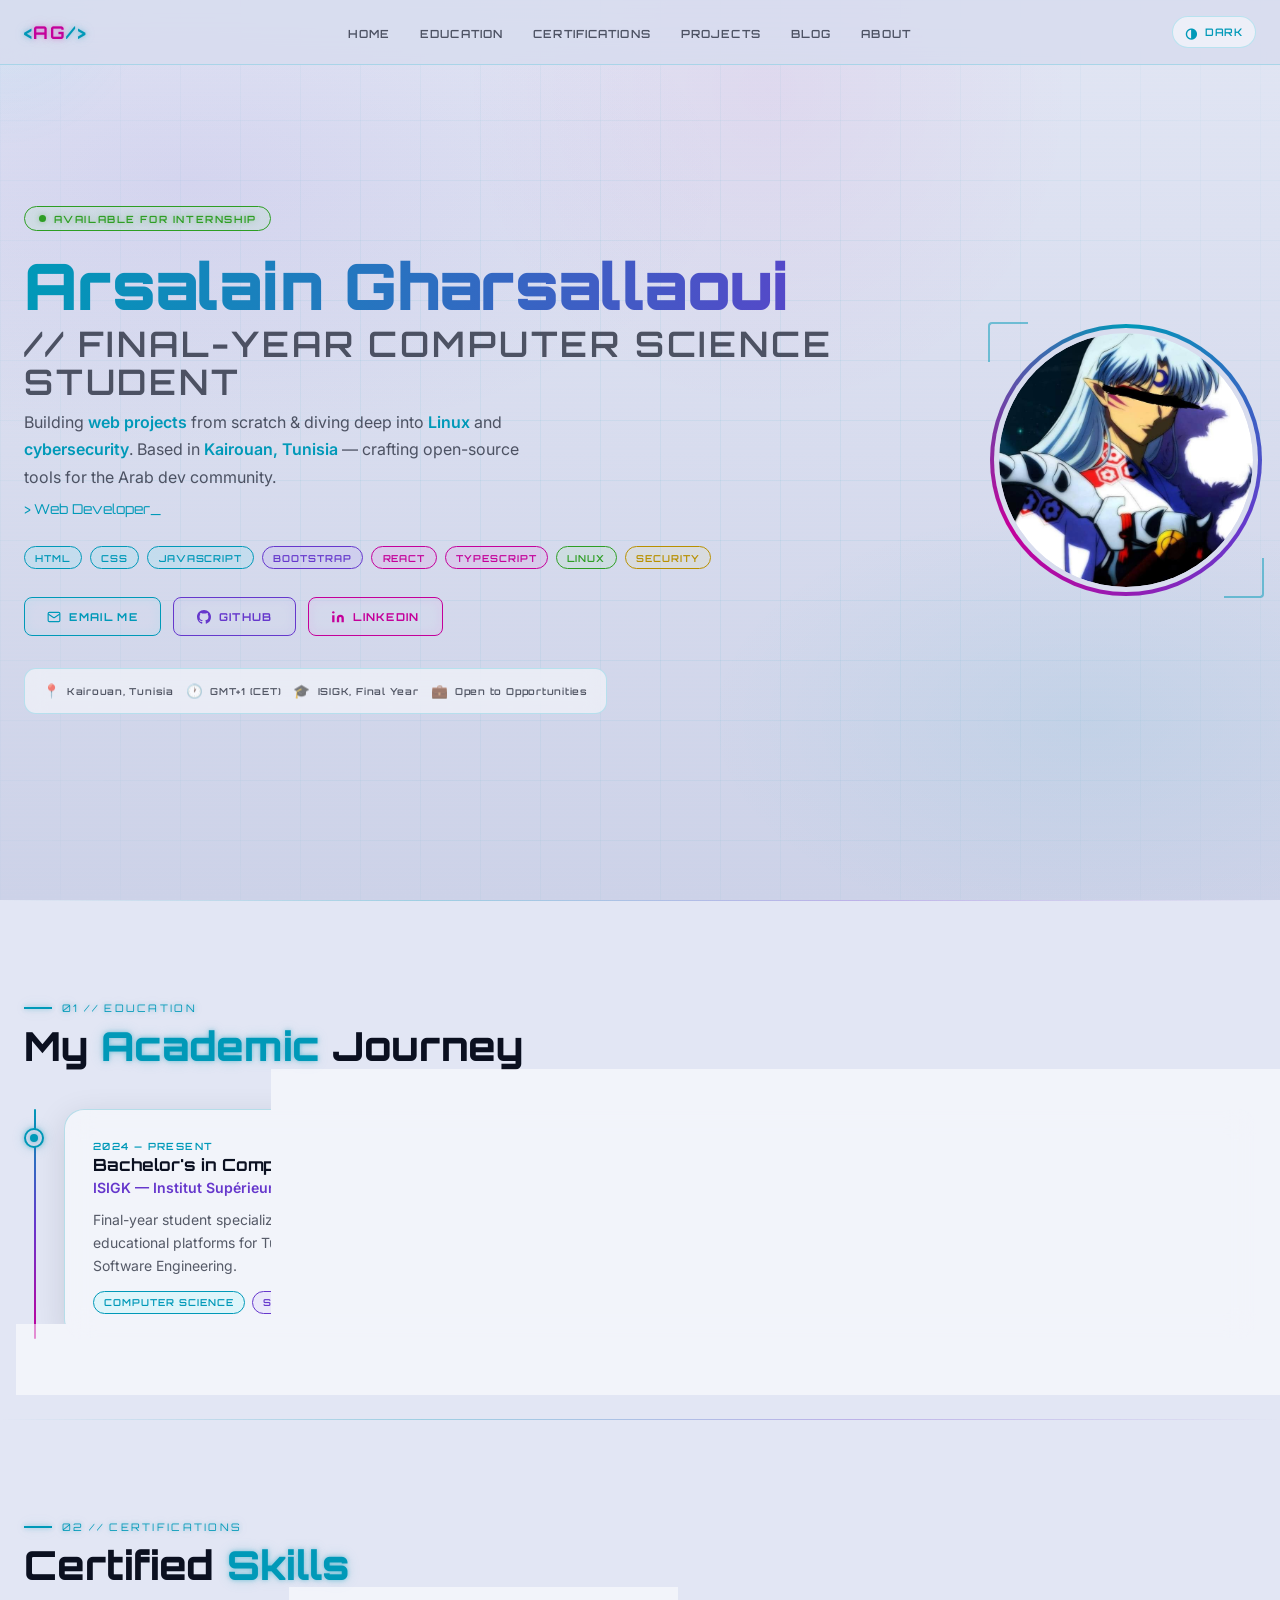
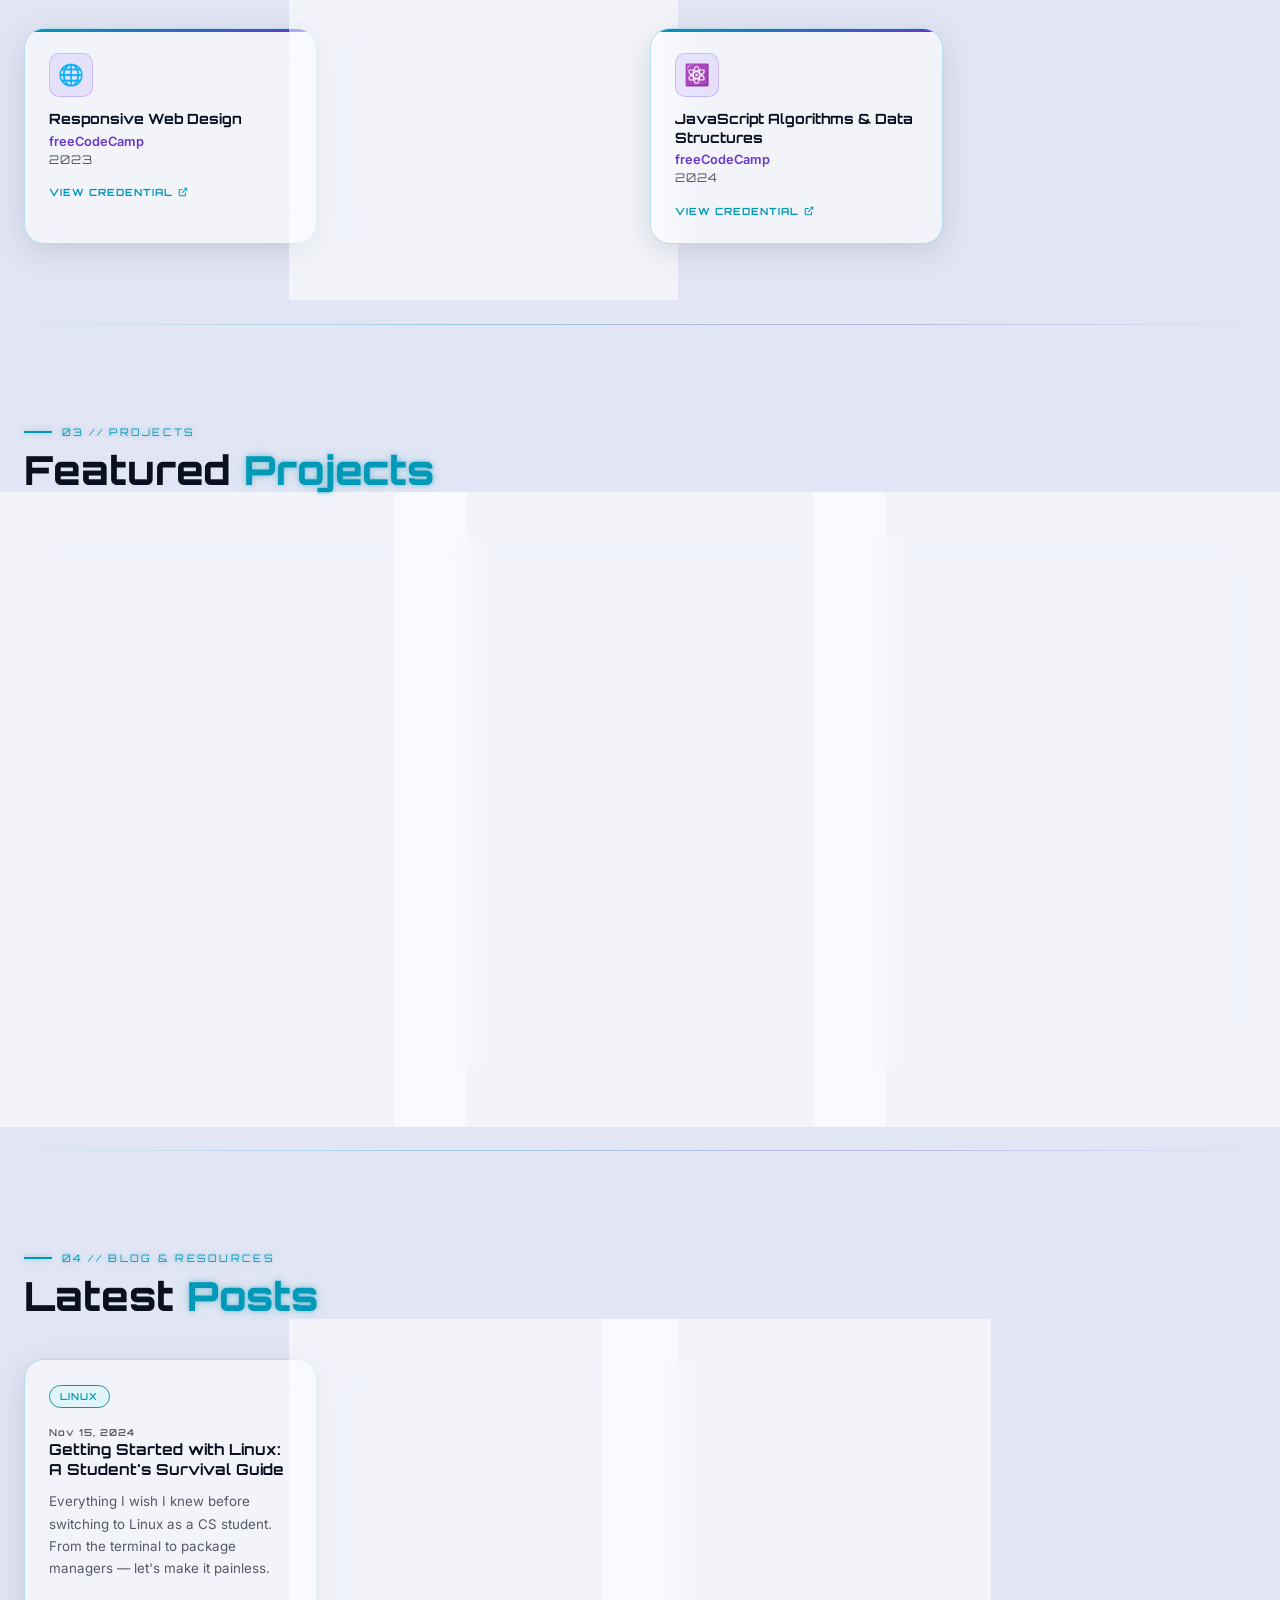
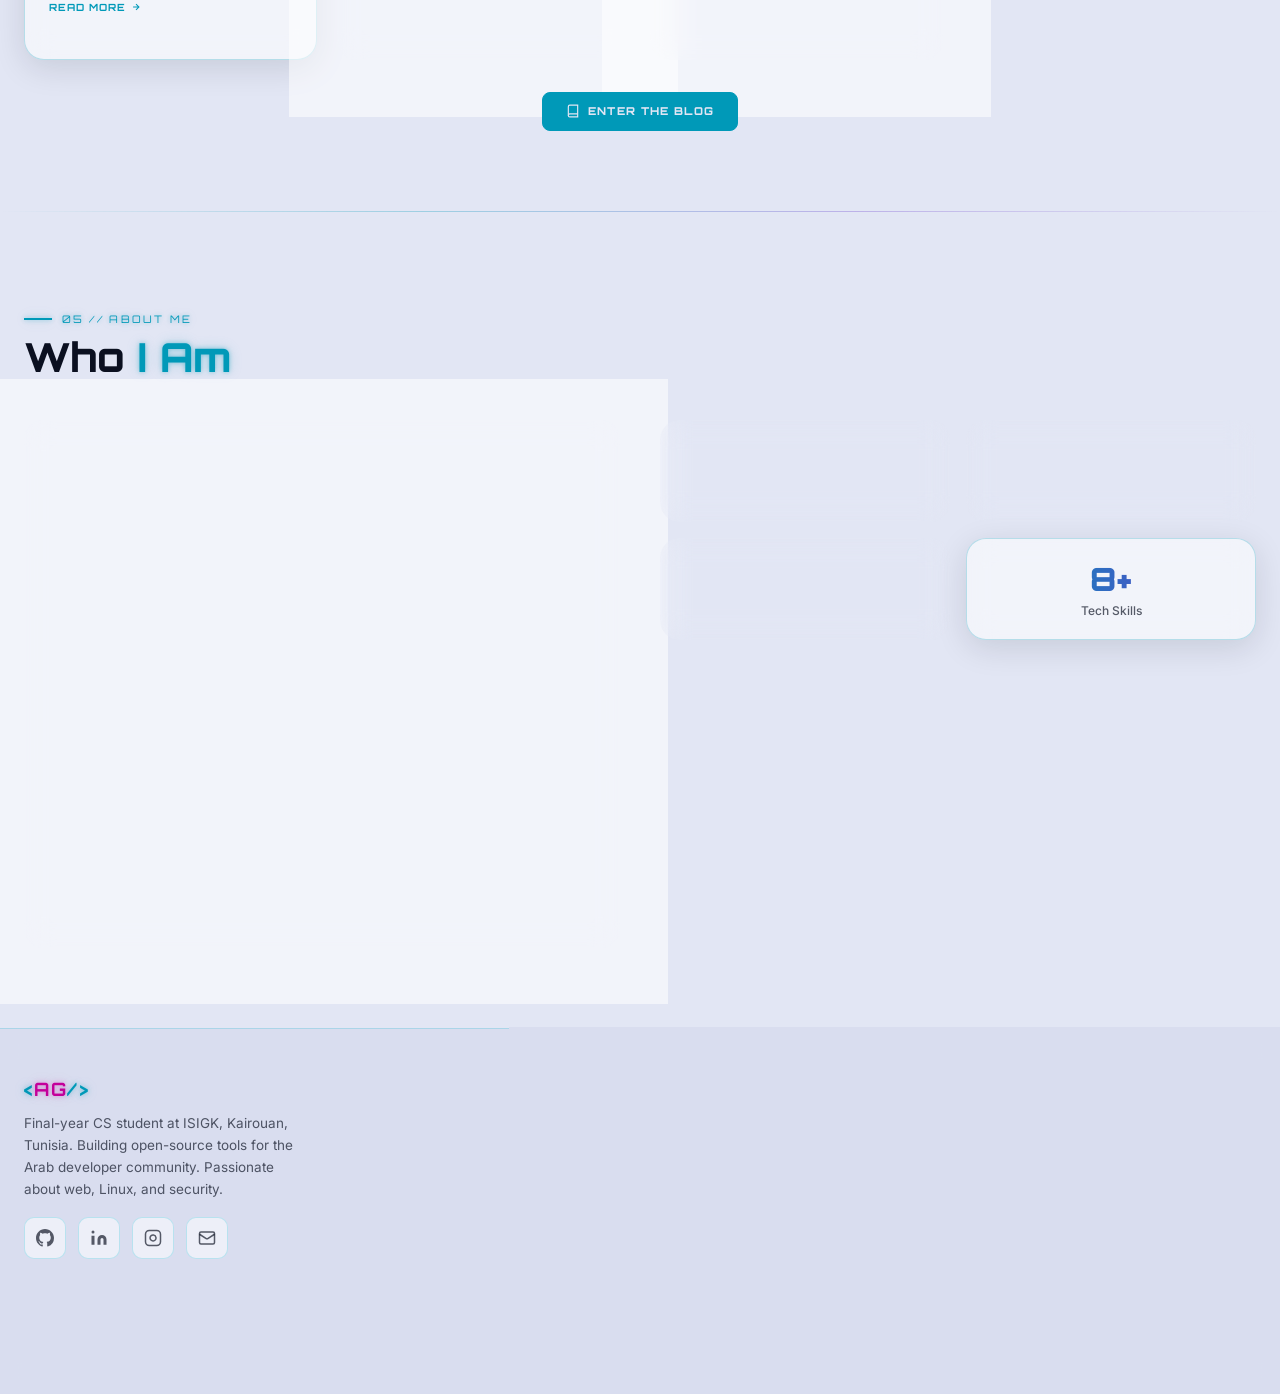
==== index.html @ 0bf7b45a "Add structured data for personal portfolio Added structured data for personal information including " ====
<!DOCTYPE html>
<html lang="en" data-theme="dark">
<head>
  <script type="application/ld+json">
{
  "@context": "https://schema.org",
  "@type": "Person",
  "name": "Arsalain Gharsallaoui",
  "url": "https://arsalaingh.github.io/cyberpunk_portfolio/",
  "jobTitle": "Software Developer",
  "sameAs": [
    "https://github.com/arsalaingh",
    "https://www.linkedin.com/in/arsalain-gharsallaoui"
  ]
}
</script>
  <meta charset="UTF-8" />
  <meta name="viewport" content="width=device-width, initial-scale=1.0" />
  <meta name="description" content="Arsalain Gharsallaoui — Final-year Computer Science student at ISIGK, Kairouan, Tunisia. Building web projects & learning cybersecurity and Linux." />
  <meta name="keywords" content="Arsalain Gharsallaoui, Computer Science, ISIGK, Kairouan, Tunisia, web development, cybersecurity, Linux, portfolio" />
  <meta name="author" content="Arsalain Gharsallaoui" />
  <meta name="robots" content="index, follow" />
  <meta name="google-site-verification" content="Z9ImymYk8JVCyUjwQ8rSLk62KbiySwiON5XG8xkkH7U" />

  <!-- Open Graph -->
  <meta property="og:type" content="website" />
  <meta property="og:title" content="Arsalain Gharsallaoui — CS Student Portfolio" />
  <meta property="og:description" content="Final-year Computer Science student at ISIGK, Kairouan, Tunisia. Building web projects & learning cybersecurity and Linux." />
  <meta property="og:url" content="https://arsalaing.github.io/" />
  <meta property="og:site_name" content="Arsalain.dev" />
  <meta property="og:image" content="assets/avatar.jpg" />

  <!-- Twitter Card -->
  <meta name="twitter:card" content="summary_large_image" />
  <meta name="twitter:title" content="Arsalain Gharsallaoui — CS Student Portfolio" />
  <meta name="twitter:description" content="Final-year CS student at ISIGK. Web dev, Linux & Security enthusiast." />

  <title>Arsalain Gharsallaoui — CS Student Portfolio</title>

  <!-- Favicon -->
  <link rel="icon" type="image/png" href="assets/favicon.png" />
  <link rel="icon" type="image/svg+xml" href="assets/favicon.svg" />
  <link rel="apple-touch-icon" href="assets/apple-touch-icon.png" />
  <!--
    Optional: Create assets/favicon.svg with this content:
    <svg xmlns="http://www.w3.org/2000/svg" viewBox="0 0 32 32">
      <rect width="32" height="32" rx="6" fill="#070812"/>
      <text x="50%" y="54%" font-family="monospace" font-weight="bold"
            font-size="18" fill="#00F5FF" text-anchor="middle" dominant-baseline="middle">AG</text>
    </svg>
  -->

  <!-- Google Fonts -->
  <link rel="preconnect" href="https://fonts.googleapis.com" />
  <link rel="preconnect" href="https://fonts.gstatic.com" crossorigin />
  <link href="https://fonts.googleapis.com/css2?family=Orbitron:wght@400;500;600;700;800;900&family=Inter:wght@300;400;500;600;700&display=swap" rel="stylesheet" />

  <link rel="stylesheet" href="styles.css" />
</head>
<body>

<!-- ============================================================
     BACKGROUND LAYERS
     ============================================================ -->
<div class="bg-layer" aria-hidden="true"></div>
<div class="bg-grid" aria-hidden="true"></div>
<div class="particles" aria-hidden="true"></div>
<div class="cursor-glow" aria-hidden="true"></div>

<!-- ============================================================
     NAVBAR
     ============================================================ -->
<header class="navbar" role="banner">
  <div class="navbar-inner">
    <a href="#home" class="nav-logo" aria-label="Go to home">
      &lt;<span>AG</span>/&gt;
    </a>

    <nav aria-label="Main navigation">
      <ul class="nav-links" role="list">
        <li><a href="#home">Home</a></li>
        <li><a href="#education">Education</a></li>
        <li><a href="#certifications">Certifications</a></li>
        <li><a href="#projects">Projects</a></li>
        <li><a href="#blog">Blog</a></li>
        <li><a href="#about">About</a></li>
      </ul>
    </nav>

    <div class="nav-right">
      <button class="theme-toggle" aria-label="Toggle theme" title="Toggle light/dark mode">
        <span class="icon" aria-hidden="true">☀</span>
        <span class="label">LIGHT</span>
      </button>
      <button class="burger" id="burger" aria-label="Open navigation menu" aria-expanded="false" aria-controls="mobile-menu">
        <span></span>
        <span></span>
        <span></span>
      </button>
    </div>
  </div>
</header>

<!-- Mobile menu -->
<nav id="mobile-menu" class="mobile-menu" aria-label="Mobile navigation" aria-hidden="true">
  <a href="#home">Home</a>
  <a href="#education">Education</a>
  <a href="#certifications">Certifications</a>
  <a href="#projects">Projects</a>
  <a href="#blog">Blog</a>
  <a href="#about">About</a>
</nav>

<!-- ============================================================
     PAGE WRAPPER
     ============================================================ -->
<div class="page-wrapper">

  <!-- ============================================================
       HERO / HOME
       ============================================================ -->
  <section id="home" aria-label="Hero">
    <div class="hero-inner">
      <!-- Left: Content -->
      <div class="hero-content">
        <div class="hero-badge" aria-label="Availability status">
          <span class="dot" aria-hidden="true"></span>
          Available for Internship
        </div>

        <h1 class="hero-title">
          <span class="name">Arsalain Gharsallaoui</span>
          <span class="sub">// Final-Year Computer Science Student</span>
        </h1>

        <p class="hero-tagline">
          Building <strong>web projects</strong> from scratch &amp; diving deep into
          <strong>Linux</strong> and <strong>cybersecurity</strong>. Based in
          <strong>Kairouan, Tunisia</strong> — crafting open-source tools for the Arab dev community.
          <br />
          <span style="display:inline-block;margin-top:0.4rem;color:var(--neon-cyan);font-family:var(--font-head);font-size:0.85rem;">
            &gt; <span id="typed-role" aria-live="polite">Web Developer</span><span style="animation:blink 1s step-end infinite;color:var(--neon-cyan)">_</span>
          </span>
        </p>

        <!-- Skills HUD chips -->
        <div class="hero-skills" role="list" aria-label="Skills">
          <span class="chip chip-cyan" role="listitem">HTML</span>
          <span class="chip chip-cyan" role="listitem">CSS</span>
          <span class="chip chip-cyan" role="listitem">JavaScript</span>
          <span class="chip chip-purple" role="listitem">Bootstrap</span>
          <span class="chip chip-magenta" role="listitem">React</span>
          <span class="chip chip-magenta" role="listitem">TypeScript</span>
          <span class="chip chip-green" role="listitem">Linux</span>
          <span class="chip chip-yellow" role="listitem">Security</span>
        </div>

        <!-- CTA Buttons -->
        <div class="hero-cta">
          <a href="mailto:arsalaing@gmail.com" class="btn btn-cyan" aria-label="Send email to Arsalain">
            <svg width="14" height="14" viewBox="0 0 24 24" fill="none" stroke="currentColor" stroke-width="2" aria-hidden="true"><rect x="2" y="4" width="20" height="16" rx="2"/><path d="m22 7-8.97 5.7a1.94 1.94 0 0 1-2.06 0L2 7"/></svg>
            Email Me
          </a>
          <a href="https://github.com/ArsalainGh" class="btn btn-purple" target="_blank" rel="noopener noreferrer" aria-label="Visit Arsalain's GitHub profile">
            <svg width="14" height="14" viewBox="0 0 24 24" fill="currentColor" aria-hidden="true"><path d="M12 0C5.37 0 0 5.37 0 12c0 5.31 3.435 9.795 8.205 11.385.6.105.825-.255.825-.57 0-.285-.015-1.23-.015-2.235-3.015.555-3.795-.735-4.035-1.41-.135-.345-.72-1.41-1.23-1.695-.42-.225-1.02-.78-.015-.795.945-.015 1.62.87 1.845 1.23 1.08 1.815 2.805 1.305 3.495.99.105-.78.42-1.305.765-1.605-2.67-.3-5.46-1.335-5.46-5.925 0-1.305.465-2.385 1.23-3.225-.12-.3-.54-1.53.12-3.18 0 0 1.005-.315 3.3 1.23.96-.27 1.98-.405 3-.405s2.04.135 3 .405c2.295-1.56 3.3-1.23 3.3-1.23.66 1.65.24 2.88.12 3.18.765.84 1.23 1.905 1.23 3.225 0 4.605-2.805 5.625-5.475 5.925.435.375.81 1.095.81 2.22 0 1.605-.015 2.895-.015 3.3 0 .315.225.69.825.57A12.02 12.02 0 0 0 24 12c0-6.63-5.37-12-12-12z"/></svg>
            GitHub
          </a>
          <a href="https://www.linkedin.com/in/arsalain-gharsallaoui" class="btn btn-magenta" target="_blank" rel="noopener noreferrer" aria-label="Visit Arsalain's LinkedIn profile">
            <svg width="14" height="14" viewBox="0 0 24 24" fill="currentColor" aria-hidden="true"><path d="M16 8a6 6 0 0 1 6 6v7h-4v-7a2 2 0 0 0-2-2 2 2 0 0 0-2 2v7h-4v-7a6 6 0 0 1 6-6zM2 9h4v12H2z"/><circle cx="4" cy="4" r="2"/></svg>
            LinkedIn
          </a>
        </div>

        <!-- Status Panel -->
        <div class="status-panel" aria-label="Status information">
          <div class="status-item">
            <span class="icon" aria-hidden="true">📍</span>
            Kairouan, Tunisia
          </div>
          <div class="status-item">
            <span class="icon" aria-hidden="true">🕐</span>
            GMT+1 (CET)
          </div>
          <div class="status-item">
            <span class="icon" aria-hidden="true">🎓</span>
            ISIGK, Final Year
          </div>
          <div class="status-item">
            <span class="icon" aria-hidden="true">💼</span>
            Open to Opportunities
          </div>
        </div>
      </div>

      <!-- Right: Avatar -->
      <div class="hero-avatar-wrap" aria-label="Profile photo">
        <div class="hero-avatar-glow" aria-hidden="true"></div>
        <div class="hero-avatar-ring" aria-hidden="true"></div>
        <div class="hero-avatar">
          <img
            src="assets/avatar.jpg"
            alt="Arsalain Gharsallaoui avatar"
            loading="lazy"
            width="260"
            height="260"
          />
          <div class="avatar-fallback" aria-hidden="true" style="display:none;">AG</div>
        </div>
        <div class="hero-corner tl" aria-hidden="true"></div>
        <div class="hero-corner br" aria-hidden="true"></div>
      </div>
    </div>
  </section>

  <div class="neon-divider" role="separator" aria-hidden="true"></div>

  <!-- ============================================================
       EDUCATION
       ============================================================ -->
  <section id="education" aria-label="Education">
    <div class="section-label" aria-hidden="true">01 // Education</div>
    <h2 class="section-title">My <span>Academic</span> Journey</h2>

    <div class="timeline" role="list" aria-label="Education timeline">

      <!-- Entry 1 -->
      <div class="timeline-item" role="listitem">
        <div class="timeline-dot" aria-hidden="true"></div>
        <article class="glass-card timeline-card">
          <time class="timeline-date" datetime="2024">2024 — PRESENT</time>
          <h3 class="timeline-title">Bachelor's in Computer Science</h3>
          <p class="timeline-subtitle">ISIGK — Institut Supérieur d'Informatique et de Gestion de Kairouan</p>
          <p class="timeline-desc">
            Final-year student specializing in software engineering, web development, and information systems.
            Currently working on capstone project focused on open-source educational platforms for Tunisian IT students.
            Core modules include: Algorithms &amp; Data Structures, Web Technologies, Databases, Networks, Operating Systems, and Software Engineering.
          </p>
          <div style="display:flex;flex-wrap:wrap;gap:0.4rem;margin-top:0.85rem;">
            <span class="chip chip-cyan">Computer Science</span>
            <span class="chip chip-purple">Software Engineering</span>
            <span class="chip chip-green">Kairouan, Tunisia</span>
          </div>
        </article>
      </div>

      <!-- Entry 2 -->
      <!--<div class="timeline-item" role="listitem">
        <div class="timeline-dot" aria-hidden="true"></div>
        <article class="glass-card timeline-card">
          <time class="timeline-date" datetime="2019">2018 — 2022</time>
          <h3 class="timeline-title">Baccalaureate in Computer Science</h3>
          <p class="timeline-subtitle">Lycée Secondaire — Kairouan, Tunisia</p>
          <p class="timeline-desc">
            Completed secondary education with a specialization in Computer Science and Mathematics.
            Gained foundational knowledge in programming logic, mathematics, and digital systems.
            Graduated with honors, which paved the way for higher education in technology.
          </p>
          <div style="display:flex;flex-wrap:wrap;gap:0.4rem;margin-top:0.85rem;">
            <span class="chip chip-magenta">Mathematics</span>
            <span class="chip chip-cyan">Programming Basics</span>
            <span class="chip chip-green">Honors</span>
          </div>
        </article>
      </div>-->

      <!-- Entry 3: placeholder -->
      <!--<div class="timeline-item" role="listitem">
        <div class="timeline-dot" aria-hidden="true"></div>
        <article class="glass-card timeline-card">
          <time class="timeline-date" datetime="2024">2024 — UPCOMING</time>
          <h3 class="timeline-title">Master's Degree (Planned)</h3>
          <p class="timeline-subtitle">TBD — Cybersecurity or Distributed Systems</p>
          <p class="timeline-desc">
            Planning to pursue graduate studies in cybersecurity, ethical hacking, or distributed systems.
            Actively researching programs in Tunisia and abroad. Open to scholarships and exchange programs.
          </p>
          <div style="display:flex;flex-wrap:wrap;gap:0.4rem;margin-top:0.85rem;">
            <span class="chip chip-yellow">Planned</span>
            <span class="chip chip-magenta">Cybersecurity</span>
            <span class="chip chip-purple">Research</span>
          </div>
        </article>
      </div>-->

    </div>
  </section>

  <div class="neon-divider" role="separator" aria-hidden="true"></div>

  <!-- ============================================================
       CERTIFICATIONS
       ============================================================ -->
  <section id="certifications" aria-label="Certifications">
    <div class="section-label" aria-hidden="true">02 // Certifications</div>
    <h2 class="section-title">Certified <span>Skills</span></h2>

    <div class="certs-grid" role="list" aria-label="Certifications list">

      <!-- Cert 1 -->
      <article class="glass-card cert-card" role="listitem">
        <div class="cert-icon" aria-hidden="true">🌐</div>
        <h3 class="cert-title">Responsive Web Design</h3>
        <p class="cert-issuer">freeCodeCamp</p>
        <p class="cert-date">2023</p>
        <a href="#" class="cert-link" target="_blank" rel="noopener noreferrer" aria-label="View Responsive Web Design certificate">
          View Credential
          <svg width="10" height="10" viewBox="0 0 24 24" fill="none" stroke="currentColor" stroke-width="2.5" aria-hidden="true"><path d="M18 13v6a2 2 0 0 1-2 2H5a2 2 0 0 1-2-2V8a2 2 0 0 1 2-2h6"/><polyline points="15 3 21 3 21 9"/><line x1="10" y1="14" x2="21" y2="3"/></svg>
        </a>
      </article>

      <!-- Cert 2 -->
      <article class="glass-card cert-card" role="listitem">
        <div class="cert-icon" aria-hidden="true">🔐</div>
        <h3 class="cert-title">Introduction to Cybersecurity</h3>
        <p class="cert-issuer">Cisco Networking Academy</p>
        <p class="cert-date">2023</p>
        <a href="#" class="cert-link" target="_blank" rel="noopener noreferrer" aria-label="View Cybersecurity certificate">
          View Credential
          <svg width="10" height="10" viewBox="0 0 24 24" fill="none" stroke="currentColor" stroke-width="2.5" aria-hidden="true"><path d="M18 13v6a2 2 0 0 1-2 2H5a2 2 0 0 1-2-2V8a2 2 0 0 1 2-2h6"/><polyline points="15 3 21 3 21 9"/><line x1="10" y1="14" x2="21" y2="3"/></svg>
        </a>
      </article>

      <!-- Cert 3 -->
      <article class="glass-card cert-card" role="listitem">
        <div class="cert-icon" aria-hidden="true">⚛️</div>
        <h3 class="cert-title">JavaScript Algorithms &amp; Data Structures</h3>
        <p class="cert-issuer">freeCodeCamp</p>
        <p class="cert-date">2024</p>
        <a href="#" class="cert-link" target="_blank" rel="noopener noreferrer" aria-label="View JavaScript certificate">
          View Credential
          <svg width="10" height="10" viewBox="0 0 24 24" fill="none" stroke="currentColor" stroke-width="2.5" aria-hidden="true"><path d="M18 13v6a2 2 0 0 1-2 2H5a2 2 0 0 1-2-2V8a2 2 0 0 1 2-2h6"/><polyline points="15 3 21 3 21 9"/><line x1="10" y1="14" x2="21" y2="3"/></svg>
        </a>
      </article>

    </div>
  </section>

  <div class="neon-divider" role="separator" aria-hidden="true"></div>

  <!-- ============================================================
       PROJECTS
       ============================================================ -->
  <section id="projects" aria-label="Projects">
    <div class="section-label" aria-hidden="true">03 // Projects</div>
    <h2 class="section-title">Featured <span>Projects</span></h2>

    <div class="projects-grid" role="list" aria-label="Project portfolio">

      <!-- Project 1: TunDev -->
      <article class="glass-card project-card" role="listitem">
        <div class="project-img">
          <img
            src="assets/tundev.png"
            alt="TunDev project screenshot"
            loading="lazy"
            width="600"
            height="338"
          />
          <div class="project-img-placeholder" aria-hidden="true" style="display:none;">
            <span class="img-icon">🖥️</span>
            <span>TunDev Preview</span>
          </div>
          <div class="project-img-overlay" aria-hidden="true">
            <svg width="32" height="32" viewBox="0 0 24 24" fill="none" stroke="rgba(0,245,255,0.8)" stroke-width="1.5"><path d="M1 12s4-8 11-8 11 8 11 8-4 8-11 8-11-8-11-8z"/><circle cx="12" cy="12" r="3"/></svg>
          </div>
        </div>
        <div class="project-body">
          <div class="project-num" aria-hidden="true">// PROJECT_01</div>
          <h3 class="project-title">TunDev (demo)</h3>
          <p class="project-desc">
            The free, community-driven library of courses, tools, roadmaps and real-world advice —
            curated specifically for Tunisian IT students. No paywalls. No fluff. Just your next step.
          </p>
          <div class="project-tags" aria-label="Technologies used">
            <span class="chip chip-cyan">HTML</span>
            <span class="chip chip-cyan">CSS</span>
            <span class="chip chip-yellow">JavaScript</span>
            <span class="chip chip-purple">Bootstrap</span>
          </div>
          <div class="project-actions">
            <a href="https://github.com/ArsalainGh/TunDev2.0" class="btn btn-cyan" target="_blank" rel="noopener noreferrer" aria-label="View TunDev on GitHub">
              <svg width="13" height="13" viewBox="0 0 24 24" fill="currentColor" aria-hidden="true"><path d="M12 0C5.37 0 0 5.37 0 12c0 5.31 3.435 9.795 8.205 11.385.6.105.825-.255.825-.57 0-.285-.015-1.23-.015-2.235-3.015.555-3.795-.735-4.035-1.41-.135-.345-.72-1.41-1.23-1.695-.42-.225-1.02-.78-.015-.795.945-.015 1.62.87 1.845 1.23 1.08 1.815 2.805 1.305 3.495.99.105-.78.42-1.305.765-1.605-2.67-.3-5.46-1.335-5.46-5.925 0-1.305.465-2.385 1.23-3.225-.12-.3-.54-1.53.12-3.18 0 0 1.005-.315 3.3 1.23.96-.27 1.98-.405 3-.405s2.04.135 3 .405c2.295-1.56 3.3-1.23 3.3-1.23.66 1.65.24 2.88.12 3.18.765.84 1.23 1.905 1.23 3.225 0 4.605-2.805 5.625-5.475 5.925.435.375.81 1.095.81 2.22 0 1.605-.015 2.895-.015 3.3 0 .315.225.69.825.57A12.02 12.02 0 0 0 24 12c0-6.63-5.37-12-12-12z"/></svg>
              GitHub
            </a>
            <a href="https://arsalaingh.github.io/TunDev2.0/" class="btn btn-purple" target="_blank" rel="noopener noreferrer" aria-label="View TunDev live demo">
              <svg width="13" height="13" viewBox="0 0 24 24" fill="none" stroke="currentColor" stroke-width="2" aria-hidden="true"><path d="M18 13v6a2 2 0 0 1-2 2H5a2 2 0 0 1-2-2V8a2 2 0 0 1 2-2h6"/><polyline points="15 3 21 3 21 9"/><line x1="10" y1="14" x2="21" y2="3"/></svg>
              Live Demo
            </a>
          </div>
        </div>
      </article>

      <!-- Project 2: SecureDevHub -->
      <article class="glass-card project-card" role="listitem">
        <div class="project-img">
          <img
            src="assets/securedev.png"
            alt="SecureDevHub project screenshot"
            loading="lazy"
            width="600"
            height="338"
          />
          <div class="project-img-placeholder" aria-hidden="true" style="display:none;">
            <span class="img-icon">🔐</span>
            <span>SecureDevHub Preview</span>
          </div>
          <div class="project-img-overlay" aria-hidden="true">
            <svg width="32" height="32" viewBox="0 0 24 24" fill="none" stroke="rgba(255,43,214,0.8)" stroke-width="1.5"><path d="M1 12s4-8 11-8 11 8 11 8-4 8-11 8-11-8-11-8z"/><circle cx="12" cy="12" r="3"/></svg>
          </div>
        </div>
        <div class="project-body">
          <div class="project-num" style="color:var(--neon-magenta);text-shadow:var(--glow-magenta);" aria-hidden="true">// PROJECT_02</div>
          <h3 class="project-title">SecureDevHub</h3>
          <p class="project-desc">
            A free, open-source security guide for web developers. Learn the vulnerabilities that take sites down,
            fix them with real code, and never ship insecure code again.
          </p>
          <div class="project-tags" aria-label="Technologies used">
            <span class="chip chip-purple">Bootstrap</span>
            <span class="chip chip-cyan">HTML</span>
            <span class="chip chip-cyan">CSS</span>
            <span class="chip chip-yellow">JavaScript</span>
            <span class="chip chip-magenta">TypeScript</span>
            <span class="chip chip-magenta">React 19</span>
          </div>
          <div class="project-actions">
            <a href="https://github.com/ArsalainGh/SecureDevHub" class="btn btn-cyan" target="_blank" rel="noopener noreferrer" aria-label="View SecureDevHub on GitHub">
              <svg width="13" height="13" viewBox="0 0 24 24" fill="currentColor" aria-hidden="true"><path d="M12 0C5.37 0 0 5.37 0 12c0 5.31 3.435 9.795 8.205 11.385.6.105.825-.255.825-.57 0-.285-.015-1.23-.015-2.235-3.015.555-3.795-.735-4.035-1.41-.135-.345-.72-1.41-1.23-1.695-.42-.225-1.02-.78-.015-.795.945-.015 1.62.87 1.845 1.23 1.08 1.815 2.805 1.305 3.495.99.105-.78.42-1.305.765-1.605-2.67-.3-5.46-1.335-5.46-5.925 0-1.305.465-2.385 1.23-3.225-.12-.3-.54-1.53.12-3.18 0 0 1.005-.315 3.3 1.23.96-.27 1.98-.405 3-.405s2.04.135 3 .405c2.295-1.56 3.3-1.23 3.3-1.23.66 1.65.24 2.88.12 3.18.765.84 1.23 1.905 1.23 3.225 0 4.605-2.805 5.625-5.475 5.925.435.375.81 1.095.81 2.22 0 1.605-.015 2.895-.015 3.3 0 .315.225.69.825.57A12.02 12.02 0 0 0 24 12c0-6.63-5.37-12-12-12z"/></svg>
              GitHub
            </a>
            <a href="https://arsalaingh.github.io/SecureDevHub/" class="btn btn-magenta" target="_blank" rel="noopener noreferrer" aria-label="View SecureDevHub live demo">
              <svg width="13" height="13" viewBox="0 0 24 24" fill="none" stroke="currentColor" stroke-width="2" aria-hidden="true"><path d="M18 13v6a2 2 0 0 1-2 2H5a2 2 0 0 1-2-2V8a2 2 0 0 1 2-2h6"/><polyline points="15 3 21 3 21 9"/><line x1="10" y1="14" x2="21" y2="3"/></svg>
              Live Demo
            </a>
          </div>
        </div>
      </article>

      <!-- Project 3: YourLinuxGuide -->
      <article class="glass-card project-card" role="listitem">
        <div class="project-img">
          <img
            src="assets/project3.png"
            alt="YourLinuxGuide project screenshot"
            loading="lazy"
            width="600"
            height="338"
          />
          <div class="project-img-placeholder" aria-hidden="true" style="display:none;">
            <span class="img-icon">🐧</span>
            <span>YourLinuxGuide Preview</span>
          </div>
          <div class="project-img-overlay" aria-hidden="true">
            <svg width="32" height="32" viewBox="0 0 24 24" fill="none" stroke="rgba(124,255,107,0.8)" stroke-width="1.5"><path d="M1 12s4-8 11-8 11 8 11 8-4 8-11 8-11-8-11-8z"/><circle cx="12" cy="12" r="3"/></svg>
          </div>
        </div>
        <div class="project-body">
          <div class="project-num" style="color:var(--neon-green);text-shadow:var(--glow-green);" aria-hidden="true">// PROJECT_03</div>
          <h3 class="project-title">YourLinuxGuide</h3>
          <p class="project-desc">
            A friendly, jargon-free guide to the world's most powerful operating system. Ten short topics
            take you from "what even is Linux?" to installing it yourself.
          </p>
          <div class="project-tags" aria-label="Technologies used">
            <span class="chip chip-cyan">HTML</span>
            <span class="chip chip-cyan">CSS</span>
            <span class="chip chip-yellow">JavaScript</span>
            <span class="chip chip-purple">Bootstrap</span>
          </div>
          <div class="project-actions">
            <a href="https://github.com/ArsalainGh/How_To_Linux" class="btn btn-cyan" target="_blank" rel="noopener noreferrer" aria-label="View YourLinuxGuide on GitHub">
              <svg width="13" height="13" viewBox="0 0 24 24" fill="currentColor" aria-hidden="true"><path d="M12 0C5.37 0 0 5.37 0 12c0 5.31 3.435 9.795 8.205 11.385.6.105.825-.255.825-.57 0-.285-.015-1.23-.015-2.235-3.015.555-3.795-.735-4.035-1.41-.135-.345-.72-1.41-1.23-1.695-.42-.225-1.02-.78-.015-.795.945-.015 1.62.87 1.845 1.23 1.08 1.815 2.805 1.305 3.495.99.105-.78.42-1.305.765-1.605-2.67-.3-5.46-1.335-5.46-5.925 0-1.305.465-2.385 1.23-3.225-.12-.3-.54-1.53.12-3.18 0 0 1.005-.315 3.3 1.23.96-.27 1.98-.405 3-.405s2.04.135 3 .405c2.295-1.56 3.3-1.23 3.3-1.23.66 1.65.24 2.88.12 3.18.765.84 1.23 1.905 1.23 3.225 0 4.605-2.805 5.625-5.475 5.925.435.375.81 1.095.81 2.22 0 1.605-.015 2.895-.015 3.3 0 .315.225.69.825.57A12.02 12.02 0 0 0 24 12c0-6.63-5.37-12-12-12z"/></svg>
              GitHub
            </a>
            <a href="https://arsalaingh.github.io/How_To_Linux/" class="btn btn-green" target="_blank" rel="noopener noreferrer" aria-label="View YourLinuxGuide live demo" style="color:var(--neon-green);border-color:var(--neon-green);">
              <svg width="13" height="13" viewBox="0 0 24 24" fill="none" stroke="currentColor" stroke-width="2" aria-hidden="true"><path d="M18 13v6a2 2 0 0 1-2 2H5a2 2 0 0 1-2-2V8a2 2 0 0 1 2-2h6"/><polyline points="15 3 21 3 21 9"/><line x1="10" y1="14" x2="21" y2="3"/></svg>
              Live Demo
            </a>
          </div>
        </div>
      </article>

    </div>
  </section>

  <div class="neon-divider" role="separator" aria-hidden="true"></div>

  <!-- ============================================================
       BLOG & RESOURCES PREVIEW
       ============================================================ -->
  <section id="blog" aria-label="Blog and Resources">
    <div class="section-label" aria-hidden="true">04 // Blog & Resources</div>
    <h2 class="section-title">Latest <span>Posts</span></h2>

    <div class="blog-grid" role="list" aria-label="Recent blog posts">

      <!-- Post 1 -->
      <article class="glass-card blog-card" role="listitem">
        <div class="blog-card-tag"><span class="chip chip-cyan">Linux</span></div>
        <time class="blog-card-date" datetime="2024-11-15">Nov 15, 2024</time>
        <h3 class="blog-card-title">Getting Started with Linux: A Student's Survival Guide</h3>
        <p class="blog-card-excerpt">Everything I wish I knew before switching to Linux as a CS student. From the terminal to package managers — let's make it painless.</p>
        <a href="blog.html" class="blog-card-link" aria-label="Read Linux survival guide post">
          Read More
          <svg width="10" height="10" viewBox="0 0 24 24" fill="none" stroke="currentColor" stroke-width="2.5" aria-hidden="true"><path d="M5 12h14M12 5l7 7-7 7"/></svg>
        </a>
      </article>

      <!-- Post 2 -->
      <article class="glass-card blog-card" role="listitem">
        <div class="blog-card-tag"><span class="chip chip-magenta">Security</span></div>
        <time class="blog-card-date" datetime="2024-10-28">Oct 28, 2024</time>
        <h3 class="blog-card-title">XSS Attacks Explained: Why Your Web App Is Probably Vulnerable</h3>
        <p class="blog-card-excerpt">Cross-site scripting is one of the most common web vulnerabilities. Here's how it works, and how to fix it with real code examples.</p>
        <a href="blog.html" class="blog-card-link" aria-label="Read XSS attacks post">
          Read More
          <svg width="10" height="10" viewBox="0 0 24 24" fill="none" stroke="currentColor" stroke-width="2.5" aria-hidden="true"><path d="M5 12h14M12 5l7 7-7 7"/></svg>
        </a>
      </article>

      <!-- Post 3 -->
      <article class="glass-card blog-card" role="listitem">
        <div class="blog-card-tag"><span class="chip chip-purple">Web Dev</span></div>
        <time class="blog-card-date" datetime="2024-10-10">Oct 10, 2024</time>
        <h3 class="blog-card-title">CSS Grid vs Flexbox: When to Use Which (With Real Layouts)</h3>
        <p class="blog-card-excerpt">Stop Googling this every project. A visual, practical breakdown of when to reach for Grid vs Flexbox — with layouts you'll actually build.</p>
        <a href="blog.html" class="blog-card-link" aria-label="Read CSS Grid vs Flexbox post">
          Read More
          <svg width="10" height="10" viewBox="0 0 24 24" fill="none" stroke="currentColor" stroke-width="2.5" aria-hidden="true"><path d="M5 12h14M12 5l7 7-7 7"/></svg>
        </a>
      </article>

    </div>

    <div class="blog-cta">
      <a href="blog.html" class="btn btn-solid-cyan" aria-label="View all blog posts">
        <svg width="14" height="14" viewBox="0 0 24 24" fill="none" stroke="currentColor" stroke-width="2" aria-hidden="true"><path d="M4 19.5A2.5 2.5 0 0 1 6.5 17H20"/><path d="M6.5 2H20v20H6.5A2.5 2.5 0 0 1 4 19.5v-15A2.5 2.5 0 0 1 6.5 2z"/></svg>
        Enter The Blog
      </a>
    </div>
  </section>

  <div class="neon-divider" role="separator" aria-hidden="true"></div>

  <!-- ============================================================
       ABOUT ME
       ============================================================ -->
  <section id="about" aria-label="About Me">
    <div class="section-label" aria-hidden="true">05 // About Me</div>
    <h2 class="section-title">Who <span>I Am</span></h2>

    <div class="about-inner">
      <div class="about-text">
        <div class="glass-card" style="padding:2rem;">
          <p>
            Hey! I'm <strong>Arsalain Gharsallaoui</strong>, a final-year Computer Science student at
            <strong>ISIGK (Institut Supérieur d'Informatique et de Gestion de Kairouan)</strong>, Tunisia.
            I'm passionate about building things for the web — from landing pages to full-stack applications —
            and I care deeply about open-source software.
          </p>
          <p>
            My journey into tech started with curiosity about <strong>how websites work</strong>, which quickly
            spiraled into web development, and then into a fascination with <strong>Linux</strong> and
            <strong>cybersecurity</strong>. I believe secure, accessible software should be the norm, not the exception.
          </p>
          <p>
            I built projects like <strong>TunDev</strong> and <strong>SecureDevHub</strong> because I noticed
            a gap: Tunisian and Arab IT students lack free, localized, quality resources. I want to help
            close that gap — one project at a time.
          </p>
          <p>
            When I'm not coding, you'll find me reading about <strong>ethical hacking</strong>, tinkering with
            Linux distros, or exploring the latest in web technologies.
          </p>
          <div style="display:flex;flex-wrap:wrap;gap:0.6rem;margin-top:1.25rem;">
            <a href="mailto:arsalaing@gmail.com" class="btn btn-cyan" style="font-size:0.62rem;padding:0.55rem 1rem;" aria-label="Email Arsalain">
              <svg width="12" height="12" viewBox="0 0 24 24" fill="none" stroke="currentColor" stroke-width="2" aria-hidden="true"><rect x="2" y="4" width="20" height="16" rx="2"/><path d="m22 7-8.97 5.7a1.94 1.94 0 0 1-2.06 0L2 7"/></svg>
              Email
            </a>
            <a href="https://github.com/ArsalainGh" class="btn btn-purple" style="font-size:0.62rem;padding:0.55rem 1rem;" target="_blank" rel="noopener noreferrer" aria-label="GitHub profile">
              <svg width="12" height="12" viewBox="0 0 24 24" fill="currentColor" aria-hidden="true"><path d="M12 0C5.37 0 0 5.37 0 12c0 5.31 3.435 9.795 8.205 11.385.6.105.825-.255.825-.57 0-.285-.015-1.23-.015-2.235-3.015.555-3.795-.735-4.035-1.41-.135-.345-.72-1.41-1.23-1.695-.42-.225-1.02-.78-.015-.795.945-.015 1.62.87 1.845 1.23 1.08 1.815 2.805 1.305 3.495.99.105-.78.42-1.305.765-1.605-2.67-.3-5.46-1.335-5.46-5.925 0-1.305.465-2.385 1.23-3.225-.12-.3-.54-1.53.12-3.18 0 0 1.005-.315 3.3 1.23.96-.27 1.98-.405 3-.405s2.04.135 3 .405c2.295-1.56 3.3-1.23 3.3-1.23.66 1.65.24 2.88.12 3.18.765.84 1.23 1.905 1.23 3.225 0 4.605-2.805 5.625-5.475 5.925.435.375.81 1.095.81 2.22 0 1.605-.015 2.895-.015 3.3 0 .315.225.69.825.57A12.02 12.02 0 0 0 24 12c0-6.63-5.37-12-12-12z"/></svg>
              GitHub
            </a>
            <a href="https://www.linkedin.com/in/arsalain-gharsallaoui" class="btn btn-magenta" style="font-size:0.62rem;padding:0.55rem 1rem;" target="_blank" rel="noopener noreferrer" aria-label="LinkedIn profile">
              <svg width="12" height="12" viewBox="0 0 24 24" fill="currentColor" aria-hidden="true"><path d="M16 8a6 6 0 0 1 6 6v7h-4v-7a2 2 0 0 0-2-2 2 2 0 0 0-2 2v7h-4v-7a6 6 0 0 1 6-6zM2 9h4v12H2z"/><circle cx="4" cy="4" r="2"/></svg>
              LinkedIn
            </a>
            <a href="https://www.instagram.com/arsalain.gharsallaoui" class="btn" style="color:var(--neon-yellow);border-color:var(--neon-yellow);border:1.5px solid;font-size:0.62rem;padding:0.55rem 1rem;font-family:var(--font-head);letter-spacing:0.1em;text-transform:uppercase;font-weight:700;border-radius:8px;text-decoration:none;display:inline-flex;align-items:center;gap:0.5rem;transition:all var(--transition);" target="_blank" rel="noopener noreferrer" aria-label="Instagram profile">
              <svg width="12" height="12" viewBox="0 0 24 24" fill="none" stroke="currentColor" stroke-width="2" aria-hidden="true"><rect x="2" y="2" width="20" height="20" rx="5" ry="5"/><path d="M16 11.37A4 4 0 1 1 12.63 8 4 4 0 0 1 16 11.37z"/><line x1="17.5" y1="6.5" x2="17.51" y2="6.5"/></svg>
              Instagram
            </a>
          </div>
        </div>
      </div>

      <!-- Stats -->
      <div class="about-stats" role="list" aria-label="Portfolio statistics">
        <article class="glass-card stat-card" role="listitem">
          <span class="stat-num" aria-label="3 projects">3</span>
          <span class="stat-label">Projects Built</span>
        </article>
        <article class="glass-card stat-card" role="listitem">
          <span class="stat-num" aria-label="3 certifications">3</span>
          <span class="stat-label">Certifications</span>
        </article>
        <article class="glass-card stat-card" role="listitem">
          <span class="stat-num" aria-label="Final year">4th</span>
          <span class="stat-label">Year of Studies</span>
        </article>
        <article class="glass-card stat-card" role="listitem">
          <span class="stat-num" aria-label="8 skills">8+</span>
          <span class="stat-label">Tech Skills</span>
        </article>
      </div>
    </div>
  </section>

  <!-- ============================================================
       FOOTER
       ============================================================ -->
  <footer id="footer" role="contentinfo">
    <div class="footer-inner">
      <div class="footer-grid">
        <div class="footer-brand">
          <a href="#home" class="nav-logo" aria-label="Back to top">&lt;<span>AG</span>/&gt;</a>
          <p>
            Final-year CS student at ISIGK, Kairouan, Tunisia. Building open-source tools
            for the Arab developer community. Passionate about web, Linux, and security.
          </p>
          <div class="footer-social" style="margin-top:1rem;" aria-label="Social media links">
            <a href="https://github.com/ArsalainGh" class="social-btn" target="_blank" rel="noopener noreferrer" aria-label="GitHub">
              <svg width="18" height="18" viewBox="0 0 24 24" fill="currentColor" aria-hidden="true"><path d="M12 0C5.37 0 0 5.37 0 12c0 5.31 3.435 9.795 8.205 11.385.6.105.825-.255.825-.57 0-.285-.015-1.23-.015-2.235-3.015.555-3.795-.735-4.035-1.41-.135-.345-.72-1.41-1.23-1.695-.42-.225-1.02-.78-.015-.795.945-.015 1.62.87 1.845 1.23 1.08 1.815 2.805 1.305 3.495.99.105-.78.42-1.305.765-1.605-2.67-.3-5.46-1.335-5.46-5.925 0-1.305.465-2.385 1.23-3.225-.12-.3-.54-1.53.12-3.18 0 0 1.005-.315 3.3 1.23.96-.27 1.98-.405 3-.405s2.04.135 3 .405c2.295-1.56 3.3-1.23 3.3-1.23.66 1.65.24 2.88.12 3.18.765.84 1.23 1.905 1.23 3.225 0 4.605-2.805 5.625-5.475 5.925.435.375.81 1.095.81 2.22 0 1.605-.015 2.895-.015 3.3 0 .315.225.69.825.57A12.02 12.02 0 0 0 24 12c0-6.63-5.37-12-12-12z"/></svg>
            </a>
            <a href="https://www.linkedin.com/in/arsalain-gharsallaoui" class="social-btn" target="_blank" rel="noopener noreferrer" aria-label="LinkedIn">
              <svg width="18" height="18" viewBox="0 0 24 24" fill="currentColor" aria-hidden="true"><path d="M16 8a6 6 0 0 1 6 6v7h-4v-7a2 2 0 0 0-2-2 2 2 0 0 0-2 2v7h-4v-7a6 6 0 0 1 6-6zM2 9h4v12H2z"/><circle cx="4" cy="4" r="2"/></svg>
            </a>
            <a href="https://www.instagram.com/arsalain.gharsallaoui" class="social-btn" target="_blank" rel="noopener noreferrer" aria-label="Instagram">
              <svg width="18" height="18" viewBox="0 0 24 24" fill="none" stroke="currentColor" stroke-width="2" aria-hidden="true"><rect x="2" y="2" width="20" height="20" rx="5" ry="5"/><path d="M16 11.37A4 4 0 1 1 12.63 8 4 4 0 0 1 16 11.37z"/><line x1="17.5" y1="6.5" x2="17.51" y2="6.5"/></svg>
            </a>
            <a href="mailto:arsalaing@gmail.com" class="social-btn" aria-label="Email">
              <svg width="18" height="18" viewBox="0 0 24 24" fill="none" stroke="currentColor" stroke-width="2" aria-hidden="true"><rect x="2" y="4" width="20" height="16" rx="2"/><path d="m22 7-8.97 5.7a1.94 1.94 0 0 1-2.06 0L2 7"/></svg>
            </a>
          </div>
        </div>

        <div>
          <div class="footer-col-title">Navigation</div>
          <ul class="footer-links" role="list">
            <li><a href="#home">Home</a></li>
            <li><a href="#education">Education</a></li>
            <li><a href="#certifications">Certifications</a></li>
            <li><a href="#projects">Projects</a></li>
            <li><a href="#blog">Blog</a></li>
            <li><a href="#about">About</a></li>
          </ul>
        </div>

        <div>
          <div class="footer-col-title">Projects</div>
          <ul class="footer-links" role="list">
            <li><a href="https://arsalaingh.github.io/TunDev2.0/">TunDev</a></li>
            <li><a href="https://arsalaingh.github.io/SecureDevHub/">SecureDevHub</a></li>
            <li><a href="https://arsalaingh.github.io/How_To_Linux/">YourLinuxGuide</a></li>
          </ul>
          <div class="footer-col-title" style="margin-top:1.5rem;">Contact</div>
          <ul class="footer-links" role="list">
            <li><a href="mailto:arsalaing@gmail.com">arsalaing@gmail.com</a></li>
            <li><a href="blog.html">Blog & Resources</a></li>
          </ul>
        </div>
      </div>

      <div class="footer-bottom">
        <p class="footer-copy">
          &copy; 2026 <span>Arsalain Gharsallaoui</span>. Built with vanilla HTML, CSS & JS.
          Kairouan, Tunisia.
        </p>
        <p class="footer-copy" style="color:var(--muted);">
          ISIGK // Final-Year CS Student // GMT+1
        </p>
      </div>
    </div>
  </footer>

</div><!-- end .page-wrapper -->

<!-- Scroll to top -->
<button class="scroll-top" id="scroll-top" aria-label="Scroll to top" title="Back to top">
  <svg width="16" height="16" viewBox="0 0 24 24" fill="none" stroke="currentColor" stroke-width="2.5" aria-hidden="true"><path d="M18 15l-6-6-6 6"/></svg>
</button>

<style>
@keyframes blink {
  0%,100% { opacity: 1; }
  50%      { opacity: 0; }
}
.btn-green {
  background: transparent;
  transition: all var(--transition);
}
.btn-green:hover, .btn-green:focus-visible {
  background: rgba(124,255,107,0.12);
  box-shadow: var(--glow-green);
  transform: translateY(-2px);
  outline: none;
}
</style>

<script src="script.js"></script>
</body>
</html>
---- styles.css ----
/* ============================================================
   CYBERPUNK ANIME PORTFOLIO — styles.css
   ============================================================ */

/* --- Google Fonts --- */
@import url('https://fonts.googleapis.com/css2?family=Orbitron:wght@400;500;600;700;800;900&family=Inter:wght@300;400;500;600;700&display=swap');

/* ============================================================
   CSS VARIABLES — DARK THEME (default)
   ============================================================ */
:root {
  --bg:           #070812;
  --bg2:          #0B1020;
  --bg3:          #0F1530;
  --panel:        rgba(255,255,255,0.05);
  --panel-border: rgba(0,245,255,0.18);
  --text:         #EAF2FF;
  --muted:        rgba(234,242,255,0.62);
  --neon-cyan:    #00F5FF;
  --neon-magenta: #FF2BD6;
  --neon-purple:  #8A5CFF;
  --neon-green:   #7CFF6B;
  --neon-yellow:  #FFE93D;
  --glow-cyan:    0 0 8px #00F5FF, 0 0 24px rgba(0,245,255,0.45), 0 0 48px rgba(0,245,255,0.18);
  --glow-magenta: 0 0 8px #FF2BD6, 0 0 24px rgba(255,43,214,0.45), 0 0 48px rgba(255,43,214,0.18);
  --glow-purple:  0 0 8px #8A5CFF, 0 0 24px rgba(138,92,255,0.45);
  --glow-green:   0 0 8px #7CFF6B, 0 0 24px rgba(124,255,107,0.4);
  --navbar-bg:    rgba(7,8,18,0.85);
  --card-bg:      rgba(255,255,255,0.05);
  --card-border:  rgba(0,245,255,0.2);
  --shadow:       0 8px 32px rgba(0,0,0,0.55);
  --radius:       12px;
  --radius-lg:    20px;
  --transition:   0.3s cubic-bezier(0.4,0,0.2,1);
  --font-head:    'Orbitron', sans-serif;
  --font-body:    'Inter', sans-serif;
}

/* ============================================================
   CSS VARIABLES — LIGHT (MUTED) THEME
   ============================================================ */
[data-theme="light"] {
  --bg:           #E2E6F4;
  --bg2:          #D8DCEE;
  --bg3:          #CDD2E8;
  --panel:        rgba(255,255,255,0.52);
  --panel-border: rgba(0,180,210,0.22);
  --text:         #0B1020;
  --muted:        rgba(11,16,32,0.68);
  --neon-cyan:    #0099B8;
  --neon-magenta: #C4009A;
  --neon-purple:  #6638CC;
  --neon-green:   #2E9E24;
  --neon-yellow:  #B89000;
  --glow-cyan:    0 0 5px rgba(0,153,184,0.45), 0 0 14px rgba(0,153,184,0.2);
  --glow-magenta: 0 0 5px rgba(196,0,154,0.35), 0 0 14px rgba(196,0,154,0.15);
  --glow-purple:  0 0 5px rgba(102,56,204,0.35), 0 0 14px rgba(102,56,204,0.15);
  --glow-green:   0 0 5px rgba(46,158,36,0.35), 0 0 14px rgba(46,158,36,0.12);
  --navbar-bg:    rgba(216,220,238,0.88);
  --card-bg:      rgba(255,255,255,0.55);
  --card-border:  rgba(0,153,184,0.25);
  --shadow:       0 8px 32px rgba(11,16,32,0.12);
}

/* ============================================================
   RESET & BASE
   ============================================================ */
*, *::before, *::after { box-sizing: border-box; margin: 0; padding: 0; }

html {
  scroll-behavior: smooth;
  font-size: 16px;
}

body {
  font-family: var(--font-body);
  background-color: var(--bg);
  color: var(--text);
  min-height: 100vh;
  overflow-x: hidden;
  transition: background-color var(--transition), color var(--transition);
  position: relative;
}

/* ============================================================
   ANIMATED BACKGROUND LAYERS
   ============================================================ */
.bg-layer {
  position: fixed;
  inset: 0;
  z-index: 0;
  pointer-events: none;
}

/* Gradient orbs */
.bg-layer::before {
  content: '';
  position: absolute;
  inset: 0;
  background:
    radial-gradient(ellipse 70% 50% at 15% 20%, rgba(138,92,255,0.14) 0%, transparent 60%),
    radial-gradient(ellipse 50% 40% at 85% 80%, rgba(0,245,255,0.10) 0%, transparent 60%),
    radial-gradient(ellipse 40% 60% at 60% 10%, rgba(255,43,214,0.08) 0%, transparent 60%),
    linear-gradient(180deg, var(--bg) 0%, var(--bg2) 50%, var(--bg3) 100%);
  animation: bgPulse 12s ease-in-out infinite alternate;
}

@keyframes bgPulse {
  0%   { opacity: 1; }
  50%  { opacity: 0.85; }
  100% { opacity: 1; }
}

/* Scanlines */
.bg-layer::after {
  content: '';
  position: absolute;
  inset: 0;
  background: repeating-linear-gradient(
    0deg,
    transparent,
    transparent 2px,
    rgba(0,245,255,0.018) 2px,
    rgba(0,245,255,0.018) 4px
  );
  pointer-events: none;
}

/* Grid overlay */
.bg-grid {
  position: fixed;
  inset: 0;
  z-index: 0;
  pointer-events: none;
  background-image:
    linear-gradient(rgba(0,245,255,0.04) 1px, transparent 1px),
    linear-gradient(90deg, rgba(0,245,255,0.04) 1px, transparent 1px);
  background-size: 60px 60px;
  mask-image: radial-gradient(ellipse 80% 80% at 50% 50%, black 30%, transparent 100%);
  -webkit-mask-image: radial-gradient(ellipse 80% 80% at 50% 50%, black 30%, transparent 100%);
}

[data-theme="light"] .bg-layer::before {
  background:
    radial-gradient(ellipse 70% 50% at 15% 20%, rgba(102,56,204,0.08) 0%, transparent 60%),
    radial-gradient(ellipse 50% 40% at 85% 80%, rgba(0,153,184,0.07) 0%, transparent 60%),
    radial-gradient(ellipse 40% 60% at 60% 10%, rgba(196,0,154,0.05) 0%, transparent 60%),
    linear-gradient(180deg, var(--bg) 0%, var(--bg2) 50%, var(--bg3) 100%);
}

[data-theme="light"] .bg-layer::after {
  opacity: 0.3;
}

[data-theme="light"] .bg-grid {
  background-image:
    linear-gradient(rgba(0,153,184,0.06) 1px, transparent 1px),
    linear-gradient(90deg, rgba(0,153,184,0.06) 1px, transparent 1px);
}

/* ============================================================
   FLOATING PARTICLES
   ============================================================ */
.particles {
  position: fixed;
  inset: 0;
  z-index: 0;
  pointer-events: none;
  overflow: hidden;
}

.particle {
  position: absolute;
  border-radius: 50%;
  opacity: 0;
  animation: floatParticle linear infinite;
}

@keyframes floatParticle {
  0%   { transform: translateY(110vh) scale(0); opacity: 0; }
  10%  { opacity: 0.7; }
  90%  { opacity: 0.5; }
  100% { transform: translateY(-10vh) scale(1.2); opacity: 0; }
}

/* ============================================================
   CURSOR GLOW
   ============================================================ */
.cursor-glow {
  position: fixed;
  width: 300px;
  height: 300px;
  border-radius: 50%;
  pointer-events: none;
  z-index: 1;
  transform: translate(-50%, -50%);
  background: radial-gradient(circle, rgba(0,245,255,0.06) 0%, transparent 70%);
  transition: transform 0.1s linear;
}

/* ============================================================
   PAGE WRAPPER
   ============================================================ */
.page-wrapper {
  position: relative;
  z-index: 2;
}

/* ============================================================
   NAVBAR
   ============================================================ */
.navbar {
  position: fixed;
  top: 0; left: 0; right: 0;
  z-index: 1000;
  background: var(--navbar-bg);
  backdrop-filter: blur(18px);
  -webkit-backdrop-filter: blur(18px);
  border-bottom: 1px solid var(--panel-border);
  transition: background var(--transition), border-color var(--transition);
}

.navbar-inner {
  max-width: 1280px;
  margin: 0 auto;
  padding: 0 1.5rem;
  height: 64px;
  display: flex;
  align-items: center;
  justify-content: space-between;
  gap: 1rem;
}

.nav-logo {
  font-family: var(--font-head);
  font-size: 1.1rem;
  font-weight: 700;
  color: var(--neon-cyan);
  text-decoration: none;
  text-shadow: var(--glow-cyan);
  letter-spacing: 0.08em;
  white-space: nowrap;
  transition: color var(--transition);
}

.nav-logo span { color: var(--neon-magenta); text-shadow: var(--glow-magenta); }

.nav-links {
  display: flex;
  align-items: center;
  gap: 0.25rem;
  list-style: none;
}

.nav-links a {
  font-family: var(--font-head);
  font-size: 0.7rem;
  font-weight: 600;
  letter-spacing: 0.1em;
  color: var(--muted);
  text-decoration: none;
  padding: 0.45rem 0.75rem;
  border-radius: 6px;
  border: 1px solid transparent;
  transition: all var(--transition);
  position: relative;
  text-transform: uppercase;
}

.nav-links a:hover,
.nav-links a:focus {
  color: var(--neon-cyan);
  border-color: var(--neon-cyan);
  text-shadow: var(--glow-cyan);
  outline: none;
  background: rgba(0,245,255,0.06);
}

.nav-links a:focus-visible {
  outline: 2px solid var(--neon-cyan);
  outline-offset: 2px;
}

.nav-right {
  display: flex;
  align-items: center;
  gap: 0.75rem;
}

/* Theme Toggle */
.theme-toggle {
  background: var(--panel);
  border: 1px solid var(--panel-border);
  border-radius: 50px;
  padding: 0.35rem 0.75rem;
  cursor: pointer;
  display: flex;
  align-items: center;
  gap: 0.4rem;
  font-family: var(--font-head);
  font-size: 0.65rem;
  font-weight: 600;
  color: var(--neon-cyan);
  letter-spacing: 0.08em;
  transition: all var(--transition);
  white-space: nowrap;
}

.theme-toggle:hover {
  background: rgba(0,245,255,0.1);
  box-shadow: var(--glow-cyan);
}

.theme-toggle:focus-visible {
  outline: 2px solid var(--neon-cyan);
  outline-offset: 2px;
}

.theme-toggle .icon { font-size: 0.9rem; transition: transform 0.4s; }
.theme-toggle:hover .icon { transform: rotate(20deg); }

/* Burger */
.burger {
  display: none;
  flex-direction: column;
  justify-content: center;
  gap: 5px;
  width: 40px;
  height: 40px;
  background: var(--panel);
  border: 1px solid var(--panel-border);
  border-radius: 8px;
  cursor: pointer;
  padding: 0.5rem;
  transition: all var(--transition);
}

.burger:focus-visible { outline: 2px solid var(--neon-cyan); outline-offset: 2px; }

.burger span {
  display: block;
  height: 2px;
  background: var(--neon-cyan);
  border-radius: 2px;
  transition: all 0.35s cubic-bezier(0.4,0,0.2,1);
  box-shadow: 0 0 6px rgba(0,245,255,0.6);
}

.burger.open span:nth-child(1) { transform: translateY(7px) rotate(45deg); }
.burger.open span:nth-child(2) { opacity: 0; transform: scaleX(0); }
.burger.open span:nth-child(3) { transform: translateY(-7px) rotate(-45deg); }

/* Mobile menu */
.mobile-menu {
  display: none;
  position: fixed;
  top: 64px;
  left: 0; right: 0;
  background: var(--navbar-bg);
  backdrop-filter: blur(18px);
  -webkit-backdrop-filter: blur(18px);
  border-bottom: 1px solid var(--panel-border);
  z-index: 999;
  flex-direction: column;
  padding: 1rem 1.5rem;
  gap: 0.25rem;
  transform: translateY(-20px);
  opacity: 0;
  transition: transform 0.35s cubic-bezier(0.4,0,0.2,1), opacity 0.35s;
}

.mobile-menu.open {
  display: flex;
  transform: translateY(0);
  opacity: 1;
}

.mobile-menu a {
  font-family: var(--font-head);
  font-size: 0.75rem;
  font-weight: 600;
  letter-spacing: 0.12em;
  text-transform: uppercase;
  color: var(--muted);
  text-decoration: none;
  padding: 0.75rem 1rem;
  border-radius: 8px;
  border: 1px solid transparent;
  transition: all var(--transition);
}

.mobile-menu a:hover,
.mobile-menu a:focus {
  color: var(--neon-cyan);
  border-color: var(--neon-cyan);
  background: rgba(0,245,255,0.06);
  outline: none;
}

.mobile-menu a:focus-visible { outline: 2px solid var(--neon-cyan); outline-offset: 2px; }

/* ============================================================
   SECTION BASE
   ============================================================ */
section {
  padding: 100px 1.5rem 80px;
  max-width: 1280px;
  margin: 0 auto;
  position: relative;
}

.section-label {
  font-family: var(--font-head);
  font-size: 0.65rem;
  letter-spacing: 0.22em;
  text-transform: uppercase;
  color: var(--neon-cyan);
  text-shadow: var(--glow-cyan);
  margin-bottom: 0.5rem;
  display: flex;
  align-items: center;
  gap: 0.6rem;
}

.section-label::before {
  content: '';
  display: inline-block;
  width: 28px;
  height: 2px;
  background: var(--neon-cyan);
  box-shadow: var(--glow-cyan);
}

.section-title {
  font-family: var(--font-head);
  font-size: clamp(1.6rem, 3.5vw, 2.5rem);
  font-weight: 800;
  color: var(--text);
  margin-bottom: 2.5rem;
  line-height: 1.15;
}

.section-title span { color: var(--neon-cyan); text-shadow: var(--glow-cyan); }

/* ============================================================
   GLASS CARD
   ============================================================ */
.glass-card {
  background: var(--card-bg);
  border: 1px solid var(--card-border);
  border-radius: var(--radius-lg);
  backdrop-filter: blur(14px);
  -webkit-backdrop-filter: blur(14px);
  box-shadow: var(--shadow);
  transition: transform var(--transition), box-shadow var(--transition), border-color var(--transition);
}

.glass-card:hover {
  transform: translateY(-4px);
  border-color: var(--neon-cyan);
  box-shadow: var(--shadow), var(--glow-cyan);
}

/* ============================================================
   NEON CHIP / TAG
   ============================================================ */
.chip {
  display: inline-flex;
  align-items: center;
  gap: 0.3rem;
  font-family: var(--font-head);
  font-size: 0.6rem;
  font-weight: 600;
  letter-spacing: 0.1em;
  text-transform: uppercase;
  padding: 0.28rem 0.65rem;
  border-radius: 50px;
  border: 1px solid currentColor;
  white-space: nowrap;
  transition: all var(--transition);
}

.chip-cyan   { color: var(--neon-cyan);    background: rgba(0,245,255,0.08);    }
.chip-magenta{ color: var(--neon-magenta); background: rgba(255,43,214,0.08);  }
.chip-purple { color: var(--neon-purple);  background: rgba(138,92,255,0.08);  }
.chip-green  { color: var(--neon-green);   background: rgba(124,255,107,0.08); }
.chip-yellow { color: var(--neon-yellow);  background: rgba(255,233,61,0.08);  }

/* ============================================================
   BUTTONS
   ============================================================ */
.btn {
  display: inline-flex;
  align-items: center;
  gap: 0.5rem;
  font-family: var(--font-head);
  font-size: 0.68rem;
  font-weight: 700;
  letter-spacing: 0.12em;
  text-transform: uppercase;
  padding: 0.7rem 1.4rem;
  border-radius: 8px;
  text-decoration: none;
  cursor: pointer;
  border: none;
  transition: all var(--transition);
  position: relative;
  overflow: hidden;
}

.btn::before {
  content: '';
  position: absolute;
  inset: 0;
  background: linear-gradient(135deg, rgba(255,255,255,0.1), transparent);
  opacity: 0;
  transition: opacity var(--transition);
}

.btn:hover::before { opacity: 1; }

.btn-cyan {
  background: transparent;
  color: var(--neon-cyan);
  border: 1.5px solid var(--neon-cyan);
  box-shadow: inset 0 0 12px rgba(0,245,255,0.08);
}

.btn-cyan:hover, .btn-cyan:focus-visible {
  background: rgba(0,245,255,0.12);
  box-shadow: var(--glow-cyan);
  transform: translateY(-2px);
  outline: none;
}

.btn-magenta {
  background: transparent;
  color: var(--neon-magenta);
  border: 1.5px solid var(--neon-magenta);
  box-shadow: inset 0 0 12px rgba(255,43,214,0.08);
}

.btn-magenta:hover, .btn-magenta:focus-visible {
  background: rgba(255,43,214,0.12);
  box-shadow: var(--glow-magenta);
  transform: translateY(-2px);
  outline: none;
}

.btn-purple {
  background: transparent;
  color: var(--neon-purple);
  border: 1.5px solid var(--neon-purple);
  box-shadow: inset 0 0 12px rgba(138,92,255,0.08);
}

.btn-purple:hover, .btn-purple:focus-visible {
  background: rgba(138,92,255,0.12);
  box-shadow: var(--glow-purple);
  transform: translateY(-2px);
  outline: none;
}

.btn-solid-cyan {
  background: var(--neon-cyan);
  color: var(--bg);
  border: 1.5px solid var(--neon-cyan);
  font-weight: 800;
}

.btn-solid-cyan:hover, .btn-solid-cyan:focus-visible {
  box-shadow: var(--glow-cyan);
  transform: translateY(-2px);
  outline: none;
  filter: brightness(1.1);
}

/* Glitch animation on hover */
@keyframes glitch {
  0%,100% { clip-path: none; transform: translateY(-2px); }
  20% { clip-path: polygon(0 15%, 100% 15%, 100% 35%, 0 35%); transform: translate(-2px, -2px); }
  40% { clip-path: polygon(0 60%, 100% 60%, 100% 80%, 0 80%); transform: translate(2px, 0); }
  60% { clip-path: none; transform: translateY(-2px); }
}

/* ============================================================
   HERO SECTION
   ============================================================ */
#home {
  min-height: 100vh;
  display: flex;
  align-items: center;
  padding-top: 80px;
  padding-bottom: 60px;
}

.hero-inner {
  display: grid;
  grid-template-columns: 1fr auto;
  gap: 3rem;
  align-items: center;
  width: 100%;
}

.hero-badge {
  display: inline-flex;
  align-items: center;
  gap: 0.5rem;
  font-family: var(--font-head);
  font-size: 0.62rem;
  font-weight: 600;
  letter-spacing: 0.16em;
  text-transform: uppercase;
  color: var(--neon-green);
  background: rgba(124,255,107,0.08);
  border: 1px solid var(--neon-green);
  border-radius: 50px;
  padding: 0.35rem 0.85rem;
  margin-bottom: 1.25rem;
  width: fit-content;
  text-shadow: var(--glow-green);
}

.hero-badge .dot {
  width: 7px; height: 7px;
  border-radius: 50%;
  background: var(--neon-green);
  box-shadow: var(--glow-green);
  animation: pulse 2s infinite;
}

@keyframes pulse {
  0%,100% { opacity: 1; transform: scale(1); }
  50%      { opacity: 0.5; transform: scale(0.7); }
}

.hero-title {
  font-family: var(--font-head);
  font-size: clamp(2rem, 5.5vw, 4rem);
  font-weight: 900;
  line-height: 1.08;
  margin-bottom: 0.5rem;
  letter-spacing: -0.01em;
}

.hero-title .name {
  display: block;
  background: linear-gradient(90deg, var(--neon-cyan), var(--neon-purple), var(--neon-magenta));
  -webkit-background-clip: text;
  -webkit-text-fill-color: transparent;
  background-clip: text;
  background-size: 200% auto;
  animation: gradientShift 4s linear infinite;
  text-shadow: none;
}

@keyframes gradientShift {
  0%   { background-position: 0% center; }
  100% { background-position: 200% center; }
}

.hero-title .sub {
  display: block;
  color: var(--text);
  font-size: 0.55em;
  font-weight: 600;
  letter-spacing: 0.08em;
  margin-top: 0.3rem;
  text-transform: uppercase;
  color: var(--muted);
}

.hero-tagline {
  font-size: 1rem;
  color: var(--muted);
  line-height: 1.7;
  max-width: 520px;
  margin-bottom: 1.5rem;
}

.hero-tagline strong { color: var(--neon-cyan); font-weight: 600; }

.hero-skills {
  display: flex;
  flex-wrap: wrap;
  gap: 0.5rem;
  margin-bottom: 1.75rem;
}

.hero-cta {
  display: flex;
  flex-wrap: wrap;
  gap: 0.75rem;
  margin-bottom: 2rem;
}

/* Status Panel */
.status-panel {
  display: inline-flex;
  flex-wrap: wrap;
  gap: 0.75rem;
  padding: 0.85rem 1.1rem;
  background: var(--panel);
  border: 1px solid var(--panel-border);
  border-radius: var(--radius);
  backdrop-filter: blur(10px);
  -webkit-backdrop-filter: blur(10px);
  width: fit-content;
}

.status-item {
  display: flex;
  align-items: center;
  gap: 0.4rem;
  font-family: var(--font-head);
  font-size: 0.6rem;
  font-weight: 600;
  letter-spacing: 0.08em;
  color: var(--muted);
  white-space: nowrap;
}

.status-item .icon { font-size: 0.85rem; }

/* Avatar */
.hero-avatar-wrap {
  position: relative;
  width: 260px;
  height: 260px;
  flex-shrink: 0;
}

.hero-avatar-ring {
  position: absolute;
  inset: -6px;
  border-radius: 50%;
  background: conic-gradient(
    var(--neon-cyan) 0deg,
    var(--neon-purple) 120deg,
    var(--neon-magenta) 240deg,
    var(--neon-cyan) 360deg
  );
  animation: spinRing 6s linear infinite;
  z-index: 1;
}

@keyframes spinRing {
  from { transform: rotate(0deg); }
  to   { transform: rotate(360deg); }
}

.hero-avatar-ring::after {
  content: '';
  position: absolute;
  inset: 4px;
  border-radius: 50%;
  background: var(--bg2);
}

.hero-avatar {
  position: absolute;
  inset: 0;
  z-index: 2;
  border-radius: 50%;
  overflow: hidden;
  border: 3px solid transparent;
}

.hero-avatar img {
  width: 100%;
  height: 100%;
  object-fit: cover;
  border-radius: 50%;
  display: block;
}

/* Fallback initials */
.avatar-fallback {
  width: 100%;
  height: 100%;
  border-radius: 50%;
  display: flex;
  align-items: center;
  justify-content: center;
  background: linear-gradient(135deg, var(--bg3), var(--bg2));
  font-family: var(--font-head);
  font-size: 3.5rem;
  font-weight: 900;
  color: var(--neon-cyan);
  text-shadow: var(--glow-cyan);
  letter-spacing: -0.05em;
}

.hero-avatar-glow {
  position: absolute;
  inset: -20px;
  border-radius: 50%;
  background: radial-gradient(circle, rgba(0,245,255,0.12) 0%, transparent 65%);
  z-index: 0;
  animation: glowPulse 3s ease-in-out infinite;
}

@keyframes glowPulse {
  0%,100% { opacity: 0.7; transform: scale(1); }
  50%      { opacity: 1;   transform: scale(1.08); }
}

/* Corner decorations */
.hero-corner {
  position: absolute;
  width: 40px; height: 40px;
  border-color: var(--neon-cyan);
  border-style: solid;
  opacity: 0.5;
}
.hero-corner.tl { top: -8px; left: -8px; border-width: 2px 0 0 2px; border-radius: 4px 0 0 0; }
.hero-corner.br { bottom: -8px; right: -8px; border-width: 0 2px 2px 0; border-radius: 0 0 4px 0; }

/* ============================================================
   EDUCATION — TIMELINE
   ============================================================ */
.timeline {
  position: relative;
  padding-left: 2.5rem;
}

.timeline::before {
  content: '';
  position: absolute;
  left: 10px;
  top: 0; bottom: 0;
  width: 2px;
  background: linear-gradient(180deg, var(--neon-cyan), var(--neon-purple), var(--neon-magenta));
  border-radius: 2px;
}

.timeline-item {
  position: relative;
  margin-bottom: 2.5rem;
}

.timeline-item:last-child { margin-bottom: 0; }

.timeline-dot {
  position: absolute;
  left: -2.5rem;
  top: 1.2rem;
  width: 20px; height: 20px;
  border-radius: 50%;
  background: var(--bg2);
  border: 2px solid var(--neon-cyan);
  box-shadow: var(--glow-cyan);
  display: flex;
  align-items: center;
  justify-content: center;
}

.timeline-dot::after {
  content: '';
  width: 8px; height: 8px;
  border-radius: 50%;
  background: var(--neon-cyan);
  box-shadow: var(--glow-cyan);
}

.timeline-card {
  padding: 1.5rem 1.75rem;
}

.timeline-date {
  font-family: var(--font-head);
  font-size: 0.62rem;
  font-weight: 600;
  letter-spacing: 0.14em;
  color: var(--neon-cyan);
  margin-bottom: 0.35rem;
}

.timeline-title {
  font-family: var(--font-head);
  font-size: 1.05rem;
  font-weight: 700;
  color: var(--text);
  margin-bottom: 0.25rem;
}

.timeline-subtitle {
  font-size: 0.88rem;
  color: var(--neon-purple);
  font-weight: 600;
  margin-bottom: 0.75rem;
}

.timeline-desc {
  font-size: 0.875rem;
  color: var(--muted);
  line-height: 1.65;
}

/* ============================================================
   CERTIFICATIONS
   ============================================================ */
.certs-grid {
  display: grid;
  grid-template-columns: repeat(auto-fill, minmax(280px, 1fr));
  gap: 1.25rem;
}

.cert-card {
  padding: 1.5rem;
  position: relative;
  overflow: hidden;
}

.cert-card::before {
  content: '';
  position: absolute;
  top: 0; left: 0;
  width: 100%; height: 3px;
  background: linear-gradient(90deg, var(--neon-cyan), var(--neon-purple));
  border-radius: var(--radius-lg) var(--radius-lg) 0 0;
}

.cert-icon {
  width: 44px; height: 44px;
  border-radius: 10px;
  background: rgba(138,92,255,0.12);
  border: 1px solid rgba(138,92,255,0.3);
  display: flex;
  align-items: center;
  justify-content: center;
  font-size: 1.3rem;
  margin-bottom: 0.85rem;
}

.cert-title {
  font-family: var(--font-head);
  font-size: 0.88rem;
  font-weight: 700;
  color: var(--text);
  margin-bottom: 0.3rem;
  line-height: 1.3;
}

.cert-issuer {
  font-size: 0.8rem;
  color: var(--neon-purple);
  font-weight: 600;
  margin-bottom: 0.2rem;
}

.cert-date {
  font-size: 0.75rem;
  color: var(--muted);
  margin-bottom: 0.85rem;
  font-family: var(--font-head);
  letter-spacing: 0.08em;
}

.cert-link {
  font-family: var(--font-head);
  font-size: 0.62rem;
  font-weight: 700;
  letter-spacing: 0.1em;
  text-transform: uppercase;
  color: var(--neon-cyan);
  text-decoration: none;
  display: inline-flex;
  align-items: center;
  gap: 0.3rem;
  transition: all var(--transition);
}

.cert-link:hover, .cert-link:focus-visible {
  text-shadow: var(--glow-cyan);
  gap: 0.55rem;
  outline: none;
}

/* ============================================================
   PROJECTS
   ============================================================ */
.projects-grid {
  display: grid;
  grid-template-columns: repeat(auto-fill, minmax(340px, 1fr));
  gap: 1.5rem;
}

.project-card {
  display: flex;
  flex-direction: column;
  overflow: hidden;
}

.project-img {
  width: 100%;
  aspect-ratio: 16/9;
  background: linear-gradient(135deg, var(--bg3), var(--bg2));
  border-bottom: 1px solid var(--card-border);
  position: relative;
  overflow: hidden;
  display: flex;
  align-items: center;
  justify-content: center;
}

.project-img img {
  width: 100%;
  height: 100%;
  object-fit: cover;
  display: block;
  transition: transform 0.5s ease;
}

.project-card:hover .project-img img { transform: scale(1.04); }

.project-img-placeholder {
  display: flex;
  flex-direction: column;
  align-items: center;
  justify-content: center;
  gap: 0.5rem;
  font-family: var(--font-head);
  font-size: 0.7rem;
  font-weight: 600;
  letter-spacing: 0.1em;
  color: var(--muted);
  text-transform: uppercase;
}

.project-img-placeholder .img-icon { font-size: 2.5rem; opacity: 0.4; }

.project-img-overlay {
  position: absolute;
  inset: 0;
  background: linear-gradient(135deg, rgba(138,92,255,0.08), rgba(0,245,255,0.05));
  display: flex;
  align-items: center;
  justify-content: center;
  opacity: 0;
  transition: opacity var(--transition);
}

.project-card:hover .project-img-overlay { opacity: 1; }

.project-body {
  padding: 1.5rem;
  flex: 1;
  display: flex;
  flex-direction: column;
}

.project-num {
  font-family: var(--font-head);
  font-size: 0.6rem;
  font-weight: 700;
  letter-spacing: 0.18em;
  color: var(--neon-magenta);
  margin-bottom: 0.4rem;
  text-shadow: var(--glow-magenta);
}

.project-title {
  font-family: var(--font-head);
  font-size: 1.1rem;
  font-weight: 700;
  color: var(--text);
  margin-bottom: 0.6rem;
}

.project-desc {
  font-size: 0.855rem;
  color: var(--muted);
  line-height: 1.65;
  margin-bottom: 1rem;
  flex: 1;
}

.project-tags {
  display: flex;
  flex-wrap: wrap;
  gap: 0.4rem;
  margin-bottom: 1.25rem;
}

.project-actions {
  display: flex;
  gap: 0.6rem;
  flex-wrap: wrap;
}

/* ============================================================
   BLOG PREVIEW
   ============================================================ */
.blog-grid {
  display: grid;
  grid-template-columns: repeat(auto-fill, minmax(280px, 1fr));
  gap: 1.25rem;
  margin-bottom: 2rem;
}

.blog-card {
  padding: 1.5rem;
  position: relative;
  overflow: hidden;
  cursor: pointer;
}

.blog-card-tag {
  margin-bottom: 0.75rem;
}

.blog-card-date {
  font-family: var(--font-head);
  font-size: 0.6rem;
  font-weight: 600;
  letter-spacing: 0.1em;
  color: var(--muted);
  margin-bottom: 0.5rem;
}

.blog-card-title {
  font-family: var(--font-head);
  font-size: 0.95rem;
  font-weight: 700;
  color: var(--text);
  margin-bottom: 0.6rem;
  line-height: 1.35;
}

.blog-card-excerpt {
  font-size: 0.835rem;
  color: var(--muted);
  line-height: 1.65;
  margin-bottom: 1rem;
}

.blog-card-link {
  font-family: var(--font-head);
  font-size: 0.62rem;
  font-weight: 700;
  letter-spacing: 0.1em;
  text-transform: uppercase;
  color: var(--neon-cyan);
  text-decoration: none;
  display: inline-flex;
  align-items: center;
  gap: 0.3rem;
  transition: all var(--transition);
}

.blog-card-link:hover { gap: 0.55rem; text-shadow: var(--glow-cyan); }

.blog-cta {
  text-align: center;
}

/* ============================================================
   ABOUT
   ============================================================ */
.about-inner {
  display: grid;
  grid-template-columns: 1fr 1fr;
  gap: 2.5rem;
  align-items: start;
}

.about-text p {
  font-size: 0.925rem;
  color: var(--muted);
  line-height: 1.75;
  margin-bottom: 1rem;
}

.about-text p:last-child { margin-bottom: 0; }

.about-text strong { color: var(--text); font-weight: 600; }

.about-stats {
  display: grid;
  grid-template-columns: 1fr 1fr;
  gap: 1rem;
}

.stat-card {
  padding: 1.25rem;
  text-align: center;
}

.stat-num {
  font-family: var(--font-head);
  font-size: 2rem;
  font-weight: 900;
  background: linear-gradient(90deg, var(--neon-cyan), var(--neon-purple));
  -webkit-background-clip: text;
  -webkit-text-fill-color: transparent;
  background-clip: text;
  display: block;
}

.stat-label {
  font-size: 0.75rem;
  color: var(--muted);
  font-weight: 500;
  margin-top: 0.2rem;
}

/* ============================================================
   FOOTER
   ============================================================ */
#footer {
  position: relative;
  z-index: 2;
  border-top: 1px solid var(--panel-border);
  background: var(--navbar-bg);
  backdrop-filter: blur(14px);
  padding: 0;
}

.footer-inner {
  max-width: 1280px;
  margin: 0 auto;
  padding: 3rem 1.5rem 2rem;
}

.footer-grid {
  display: grid;
  grid-template-columns: 2fr 1fr 1fr;
  gap: 2.5rem;
  margin-bottom: 2.5rem;
}

.footer-brand .nav-logo { font-size: 1.15rem; }
.footer-brand p {
  font-size: 0.845rem;
  color: var(--muted);
  margin-top: 0.75rem;
  line-height: 1.65;
  max-width: 280px;
}

.footer-col-title {
  font-family: var(--font-head);
  font-size: 0.65rem;
  font-weight: 700;
  letter-spacing: 0.16em;
  text-transform: uppercase;
  color: var(--neon-cyan);
  margin-bottom: 1rem;
}

.footer-links {
  list-style: none;
  display: flex;
  flex-direction: column;
  gap: 0.5rem;
}

.footer-links a {
  font-size: 0.845rem;
  color: var(--muted);
  text-decoration: none;
  transition: color var(--transition);
}

.footer-links a:hover { color: var(--neon-cyan); }

.footer-social {
  display: flex;
  gap: 0.75rem;
  flex-wrap: wrap;
}

.social-btn {
  width: 42px; height: 42px;
  border-radius: 10px;
  background: var(--panel);
  border: 1px solid var(--panel-border);
  display: flex;
  align-items: center;
  justify-content: center;
  text-decoration: none;
  font-size: 1.1rem;
  transition: all var(--transition);
  color: var(--muted);
}

.social-btn:hover, .social-btn:focus-visible {
  border-color: var(--neon-cyan);
  color: var(--neon-cyan);
  box-shadow: var(--glow-cyan);
  transform: translateY(-3px);
  outline: none;
}

.footer-bottom {
  border-top: 1px solid var(--panel-border);
  padding-top: 1.5rem;
  display: flex;
  align-items: center;
  justify-content: space-between;
  flex-wrap: wrap;
  gap: 0.75rem;
}

.footer-copy {
  font-size: 0.78rem;
  color: var(--muted);
  font-family: var(--font-head);
  font-size: 0.62rem;
  letter-spacing: 0.08em;
}

.footer-copy span { color: var(--neon-cyan); }

/* ============================================================
   BLOG PAGE — blog.html specific
   ============================================================ */
.blog-page-header {
  padding: 100px 1.5rem 60px;
  text-align: center;
  max-width: 1280px;
  margin: 0 auto;
}

.blog-back-link {
  display: inline-flex;
  align-items: center;
  gap: 0.5rem;
  font-family: var(--font-head);
  font-size: 0.65rem;
  font-weight: 700;
  letter-spacing: 0.12em;
  text-transform: uppercase;
  color: var(--neon-cyan);
  text-decoration: none;
  border: 1px solid var(--neon-cyan);
  padding: 0.5rem 1rem;
  border-radius: 8px;
  transition: all var(--transition);
  margin-bottom: 2rem;
}

.blog-back-link:hover, .blog-back-link:focus-visible {
  background: rgba(0,245,255,0.08);
  box-shadow: var(--glow-cyan);
  outline: none;
}

.blog-page-title {
  font-family: var(--font-head);
  font-size: clamp(2rem, 5vw, 3.5rem);
  font-weight: 900;
  color: var(--text);
  margin-bottom: 0.75rem;
}

.blog-page-title span { color: var(--neon-cyan); text-shadow: var(--glow-cyan); }

.blog-page-subtitle {
  font-size: 1rem;
  color: var(--muted);
  max-width: 500px;
  margin: 0 auto;
  line-height: 1.65;
}

/* Blog filters */
.blog-filters {
  display: flex;
  flex-wrap: wrap;
  gap: 0.5rem;
  justify-content: center;
  margin-bottom: 3rem;
}

.filter-btn {
  font-family: var(--font-head);
  font-size: 0.62rem;
  font-weight: 700;
  letter-spacing: 0.1em;
  text-transform: uppercase;
  padding: 0.45rem 1rem;
  border-radius: 50px;
  border: 1px solid var(--panel-border);
  background: var(--panel);
  color: var(--muted);
  cursor: pointer;
  transition: all var(--transition);
}

.filter-btn:hover, .filter-btn.active {
  border-color: var(--neon-cyan);
  color: var(--neon-cyan);
  background: rgba(0,245,255,0.08);
  box-shadow: var(--glow-cyan);
}

.filter-btn:focus-visible { outline: 2px solid var(--neon-cyan); outline-offset: 2px; }

.blog-posts-grid {
  display: grid;
  grid-template-columns: repeat(auto-fill, minmax(310px, 1fr));
  gap: 1.5rem;
  max-width: 1280px;
  margin: 0 auto;
  padding: 0 1.5rem 80px;
}

.blog-post-card {
  padding: 1.75rem;
  display: flex;
  flex-direction: column;
  position: relative;
  overflow: hidden;
}

.blog-post-card::after {
  content: '';
  position: absolute;
  bottom: 0; left: 0;
  width: 0; height: 2px;
  background: linear-gradient(90deg, var(--neon-cyan), var(--neon-purple));
  transition: width 0.4s ease;
}

.blog-post-card:hover::after { width: 100%; }

.post-tag { margin-bottom: 0.75rem; }
.post-date {
  font-family: var(--font-head);
  font-size: 0.6rem;
  font-weight: 600;
  letter-spacing: 0.1em;
  color: var(--muted);
  margin-bottom: 0.6rem;
}

.post-title {
  font-family: var(--font-head);
  font-size: 1rem;
  font-weight: 700;
  color: var(--text);
  margin-bottom: 0.65rem;
  line-height: 1.35;
}

.post-excerpt {
  font-size: 0.845rem;
  color: var(--muted);
  line-height: 1.65;
  margin-bottom: 1.25rem;
  flex: 1;
}

.post-footer {
  display: flex;
  align-items: center;
  justify-content: space-between;
  gap: 0.5rem;
  border-top: 1px solid var(--panel-border);
  padding-top: 1rem;
  margin-top: auto;
}

.read-time {
  font-family: var(--font-head);
  font-size: 0.58rem;
  font-weight: 600;
  letter-spacing: 0.08em;
  color: var(--muted);
}

.read-more {
  font-family: var(--font-head);
  font-size: 0.6rem;
  font-weight: 700;
  letter-spacing: 0.1em;
  text-transform: uppercase;
  color: var(--neon-cyan);
  text-decoration: none;
  display: inline-flex;
  align-items: center;
  gap: 0.3rem;
  transition: all var(--transition);
}

.read-more:hover { gap: 0.55rem; text-shadow: var(--glow-cyan); }

/* ============================================================
   DIVIDER
   ============================================================ */
.neon-divider {
  width: 100%;
  height: 1px;
  background: linear-gradient(90deg, transparent, var(--neon-cyan), var(--neon-purple), transparent);
  margin: 0 auto;
  opacity: 0.3;
}

/* ============================================================
   SCROLL TO TOP
   ============================================================ */
.scroll-top {
  position: fixed;
  bottom: 2rem;
  right: 2rem;
  width: 46px; height: 46px;
  border-radius: 10px;
  background: var(--panel);
  border: 1px solid var(--neon-cyan);
  color: var(--neon-cyan);
  font-size: 1.1rem;
  display: flex;
  align-items: center;
  justify-content: center;
  cursor: pointer;
  z-index: 500;
  opacity: 0;
  transform: translateY(20px);
  transition: all var(--transition);
  box-shadow: var(--glow-cyan);
}

.scroll-top.visible {
  opacity: 1;
  transform: translateY(0);
}

.scroll-top:hover { background: rgba(0,245,255,0.15); transform: translateY(-3px); }
.scroll-top:focus-visible { outline: 2px solid var(--neon-cyan); outline-offset: 2px; }

/* ============================================================
   RESPONSIVE
   ============================================================ */
@media (max-width: 1024px) {
  .footer-grid { grid-template-columns: 1fr 1fr; }
  .footer-grid > *:first-child { grid-column: 1 / -1; }
  .footer-brand p { max-width: 100%; }
}

@media (max-width: 768px) {
  .nav-links { display: none; }
  .burger { display: flex; }

  section { padding: 80px 1.25rem 60px; }

  .hero-inner {
    grid-template-columns: 1fr;
    text-align: center;
  }

  .hero-avatar-wrap {
    width: 200px; height: 200px;
    margin: 0 auto;
    order: -1;
  }

  .hero-badge { margin: 0 auto 1.25rem; }
  .hero-tagline { max-width: 100%; }
  .hero-skills, .hero-cta { justify-content: center; }
  .status-panel { margin: 0 auto; }

  .about-inner { grid-template-columns: 1fr; }
  .about-stats { grid-template-columns: 1fr 1fr; }

  .projects-grid { grid-template-columns: 1fr; }

  .footer-grid { grid-template-columns: 1fr; }
  .footer-grid > *:first-child { grid-column: auto; }

  .footer-bottom { flex-direction: column; text-align: center; }

  .timeline { padding-left: 2rem; }
}

@media (max-width: 480px) {
  .hero-title { font-size: clamp(1.7rem, 7vw, 2.5rem); }
  .section-title { font-size: clamp(1.3rem, 5vw, 1.8rem); }
  .hero-avatar-wrap { width: 160px; height: 160px; }
  .about-stats { grid-template-columns: 1fr; }
  .blog-grid { grid-template-columns: 1fr; }
  .certs-grid { grid-template-columns: 1fr; }
  .blog-posts-grid { grid-template-columns: 1fr; }
  .projects-grid { grid-template-columns: 1fr; }
}

/* ============================================================
   UTILITY
   ============================================================ */
.flex-center { display: flex; align-items: center; justify-content: center; }
.gap-sm { gap: 0.5rem; }
.gap-md { gap: 1rem; }
.gap-lg { gap: 1.5rem; }
.mt-sm { margin-top: 0.5rem; }
.mt-md { margin-top: 1rem; }
.mt-lg { margin-top: 1.5rem; }
.mb-sm { margin-bottom: 0.5rem; }
.mb-md { margin-bottom: 1rem; }
.mb-lg { margin-bottom: 1.5rem; }
.text-center { text-align: center; }

/* Glow text utilities */
.glow-cyan    { color: var(--neon-cyan);    text-shadow: var(--glow-cyan);    }
.glow-magenta { color: var(--neon-magenta); text-shadow: var(--glow-magenta); }
.glow-purple  { color: var(--neon-purple);  text-shadow: var(--glow-purple);  }
.glow-green   { color: var(--neon-green);   text-shadow: var(--glow-green);   }

/* Visible focus ring for keyboard nav */
:focus-visible {
  outline: 2px solid var(--neon-cyan);
  outline-offset: 3px;
}

/* Selection style */
::selection {
  background: rgba(0,245,255,0.25);
  color: var(--text);
}
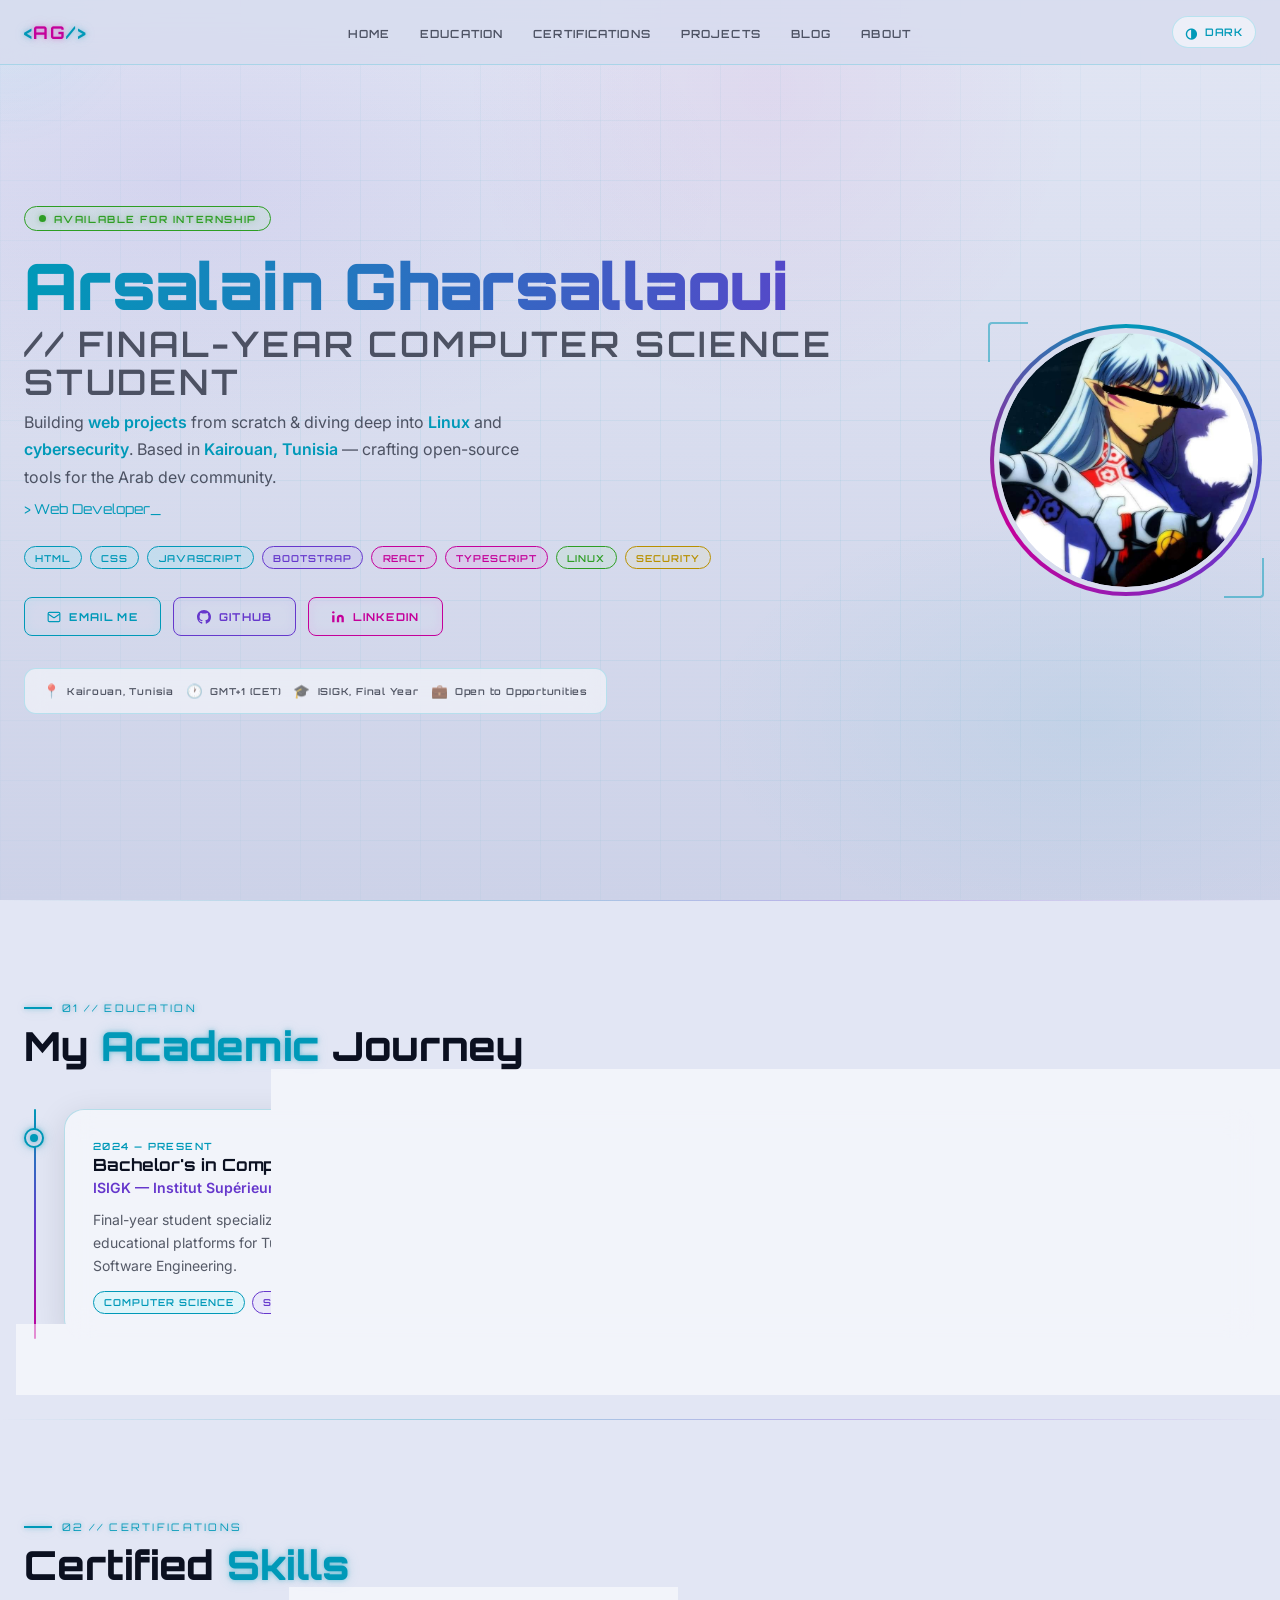
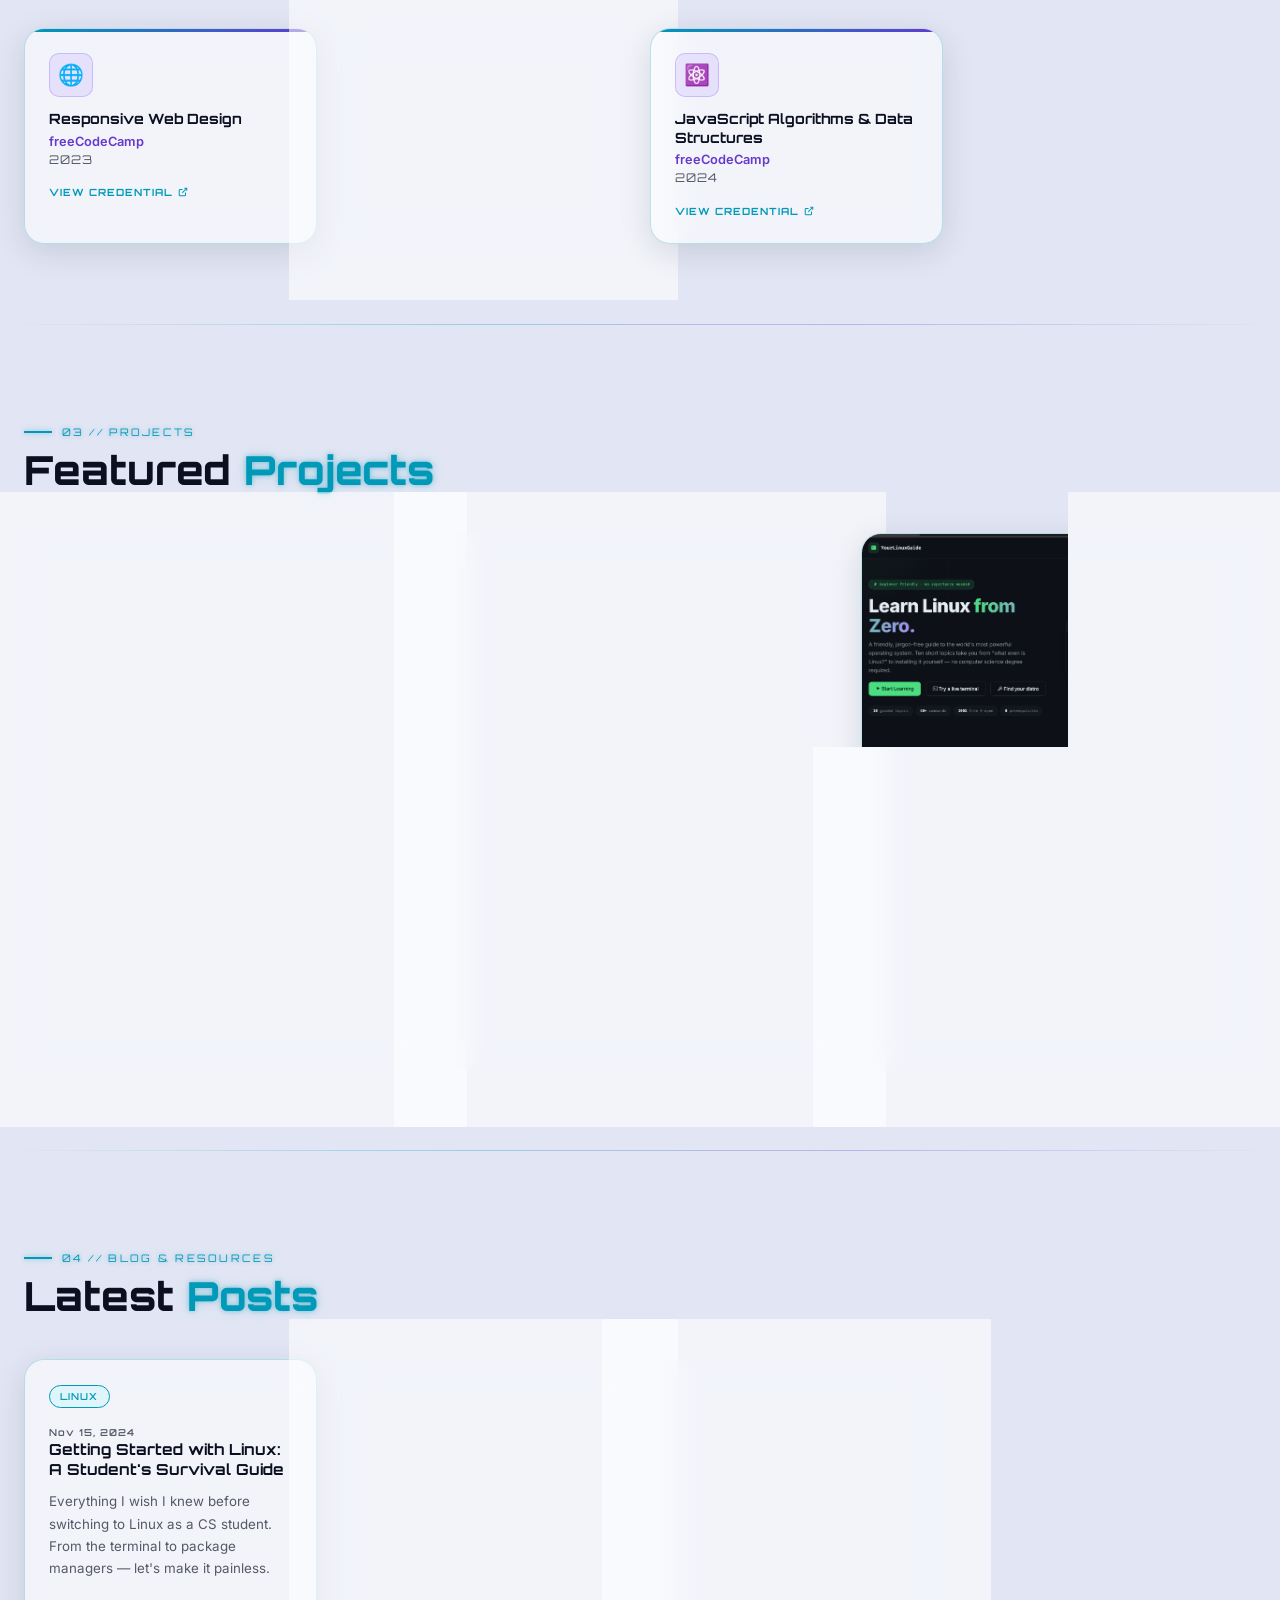
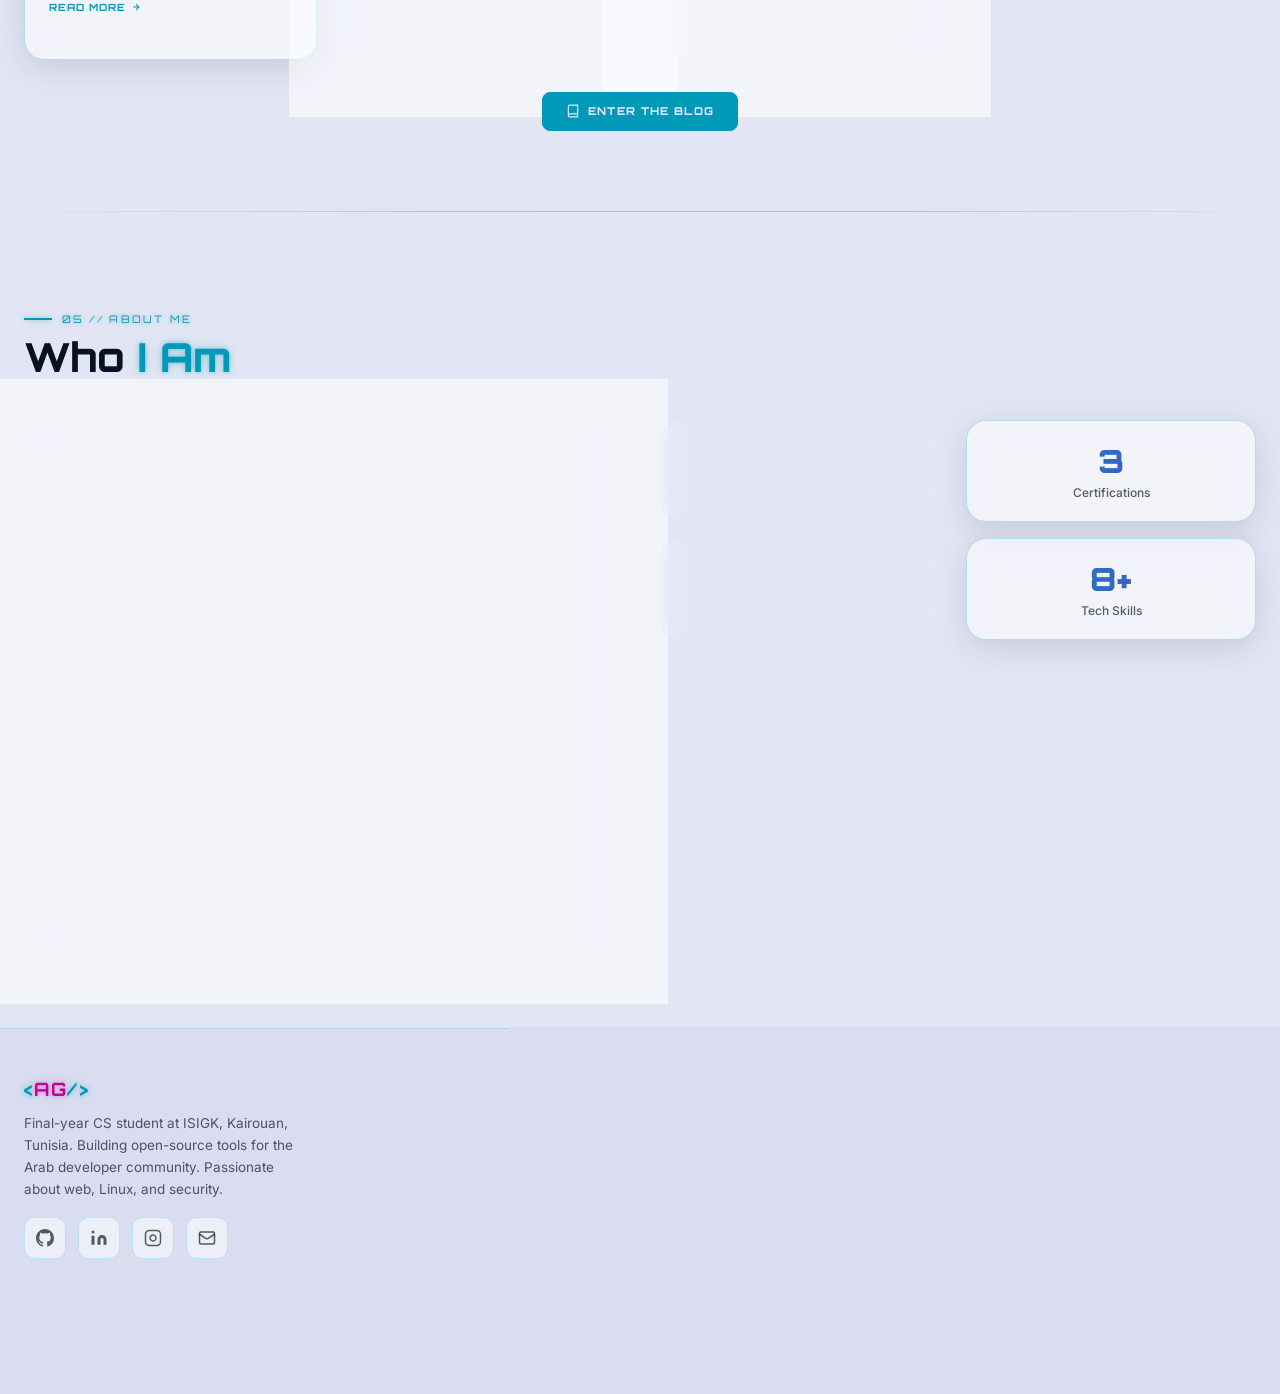
==== commit 97a94a00: "Update GitHub and live demo links in index.html" ====
--- a/index.html
+++ b/index.html
@@ -378,11 +378,11 @@
             <span class="chip chip-purple">Bootstrap</span>
           </div>
           <div class="project-actions">
-            <a href="https://github.com/ArsalainGh/TunDev2.0" class="btn btn-cyan" target="_blank" rel="noopener noreferrer" aria-label="View TunDev on GitHub">
+            <a href="https://github.com/ArsalainGh/TunDev" class="btn btn-cyan" target="_blank" rel="noopener noreferrer" aria-label="View TunDev on GitHub">
               <svg width="13" height="13" viewBox="0 0 24 24" fill="currentColor" aria-hidden="true"><path d="M12 0C5.37 0 0 5.37 0 12c0 5.31 3.435 9.795 8.205 11.385.6.105.825-.255.825-.57 0-.285-.015-1.23-.015-2.235-3.015.555-3.795-.735-4.035-1.41-.135-.345-.72-1.41-1.23-1.695-.42-.225-1.02-.78-.015-.795.945-.015 1.62.87 1.845 1.23 1.08 1.815 2.805 1.305 3.495.99.105-.78.42-1.305.765-1.605-2.67-.3-5.46-1.335-5.46-5.925 0-1.305.465-2.385 1.23-3.225-.12-.3-.54-1.53.12-3.18 0 0 1.005-.315 3.3 1.23.96-.27 1.98-.405 3-.405s2.04.135 3 .405c2.295-1.56 3.3-1.23 3.3-1.23.66 1.65.24 2.88.12 3.18.765.84 1.23 1.905 1.23 3.225 0 4.605-2.805 5.625-5.475 5.925.435.375.81 1.095.81 2.22 0 1.605-.015 2.895-.015 3.3 0 .315.225.69.825.57A12.02 12.02 0 0 0 24 12c0-6.63-5.37-12-12-12z"/></svg>
               GitHub
             </a>
-            <a href="https://arsalaingh.github.io/TunDev2.0/" class="btn btn-purple" target="_blank" rel="noopener noreferrer" aria-label="View TunDev live demo">
+            <a href="https://tun-dev.vercel.app/" class="btn btn-purple" target="_blank" rel="noopener noreferrer" aria-label="View TunDev live demo">
               <svg width="13" height="13" viewBox="0 0 24 24" fill="none" stroke="currentColor" stroke-width="2" aria-hidden="true"><path d="M18 13v6a2 2 0 0 1-2 2H5a2 2 0 0 1-2-2V8a2 2 0 0 1 2-2h6"/><polyline points="15 3 21 3 21 9"/><line x1="10" y1="14" x2="21" y2="3"/></svg>
               Live Demo
             </a>
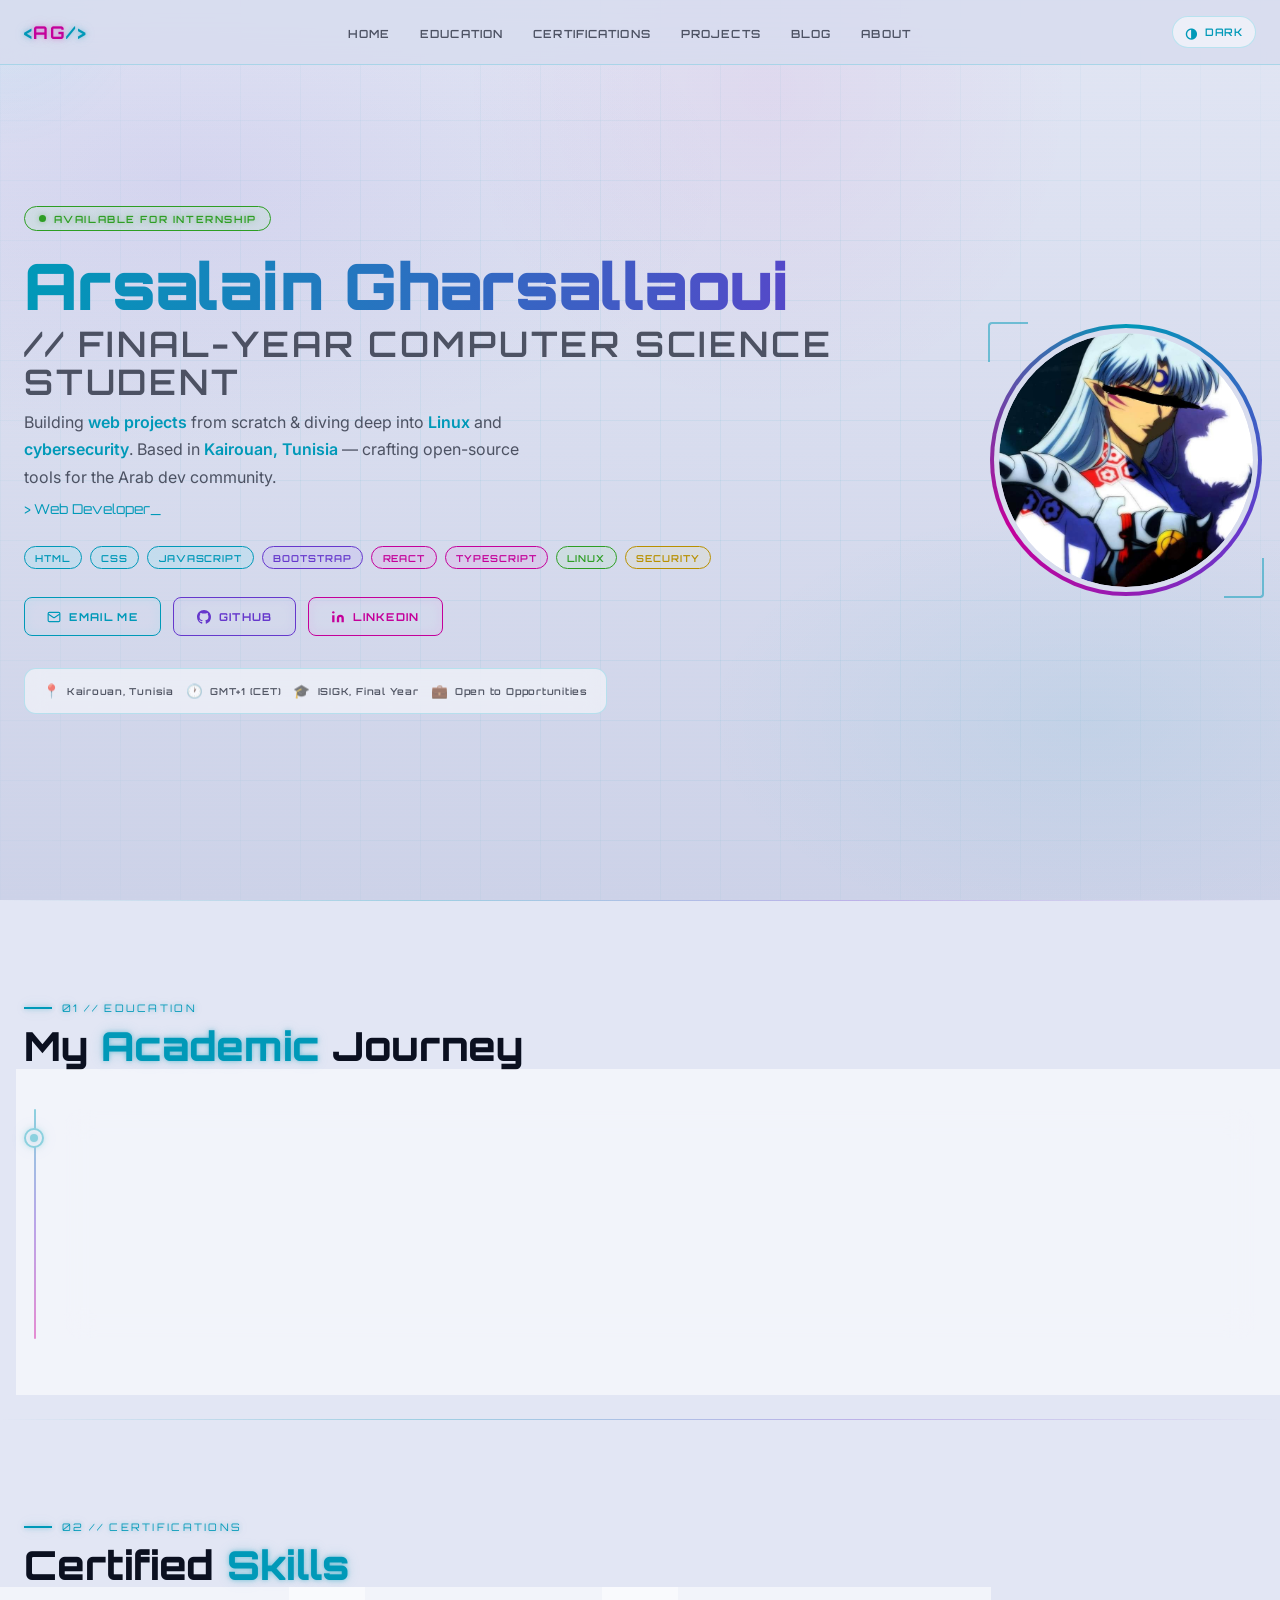
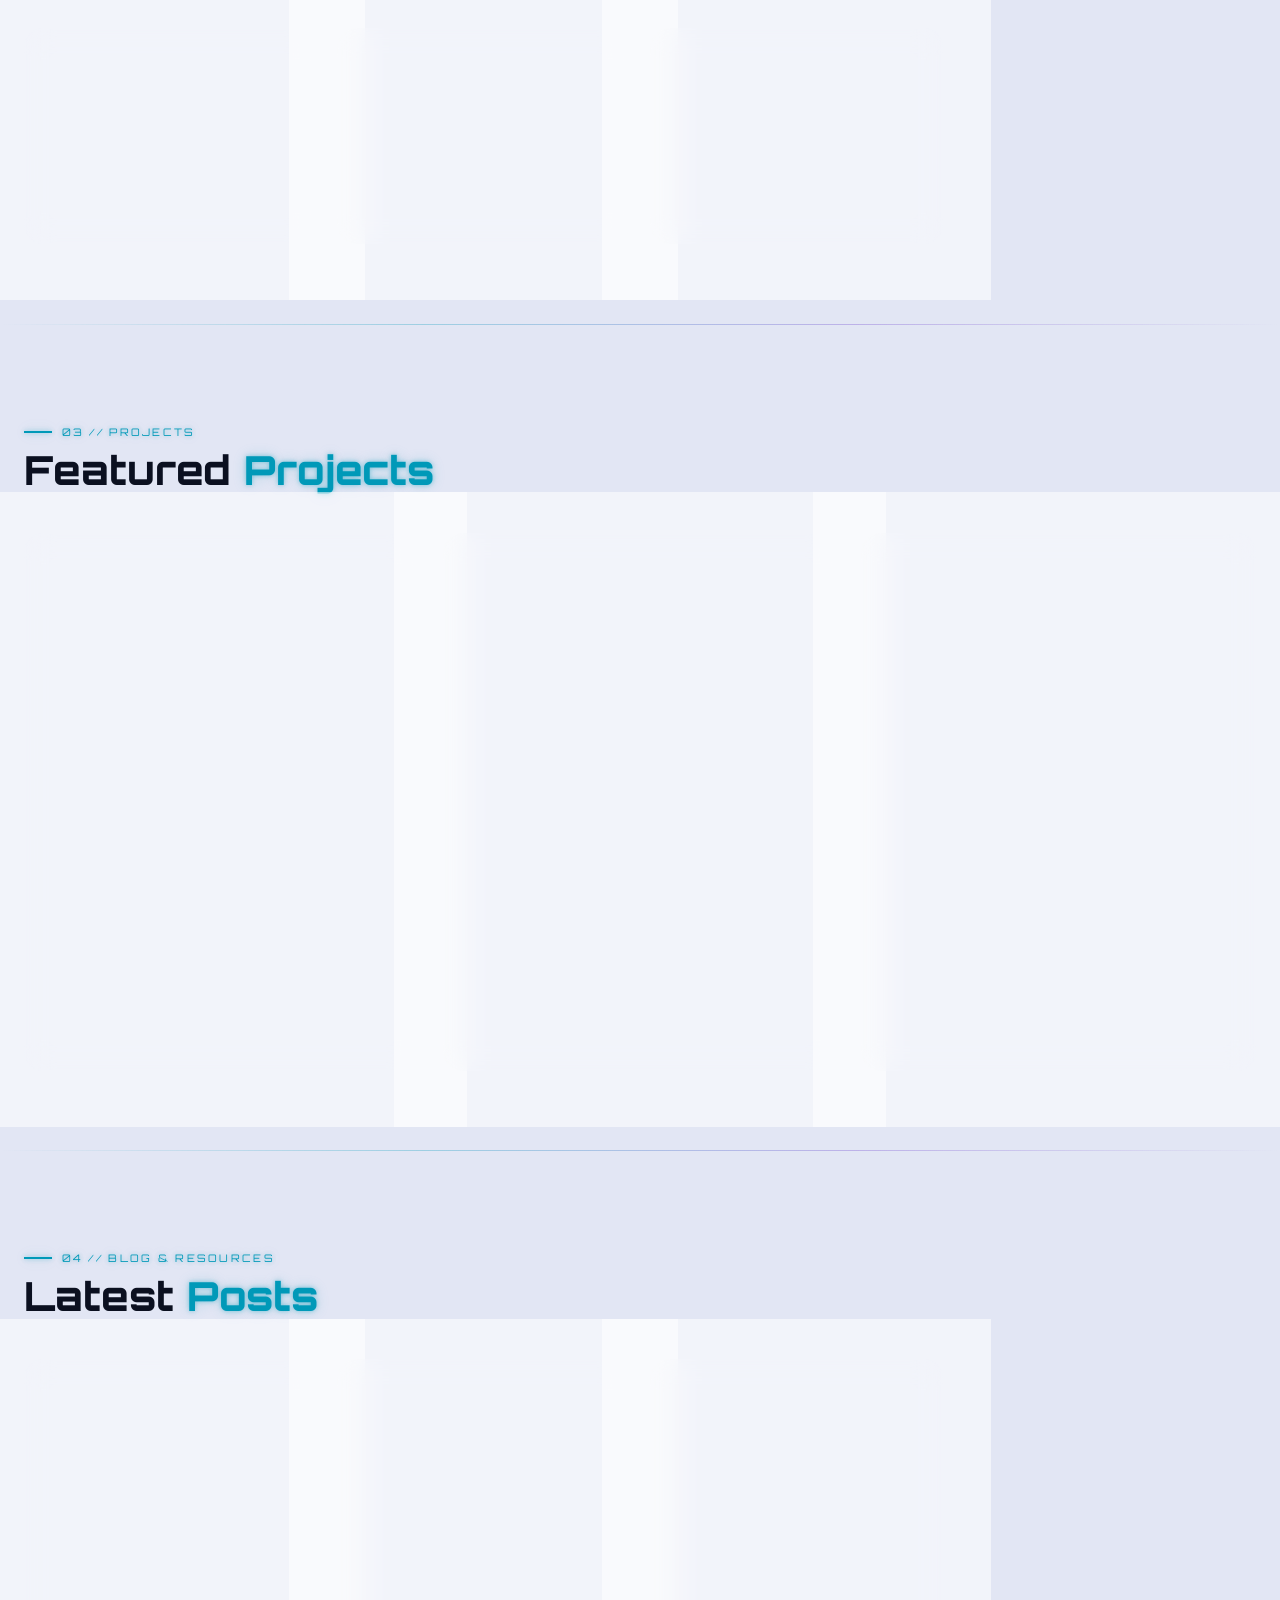
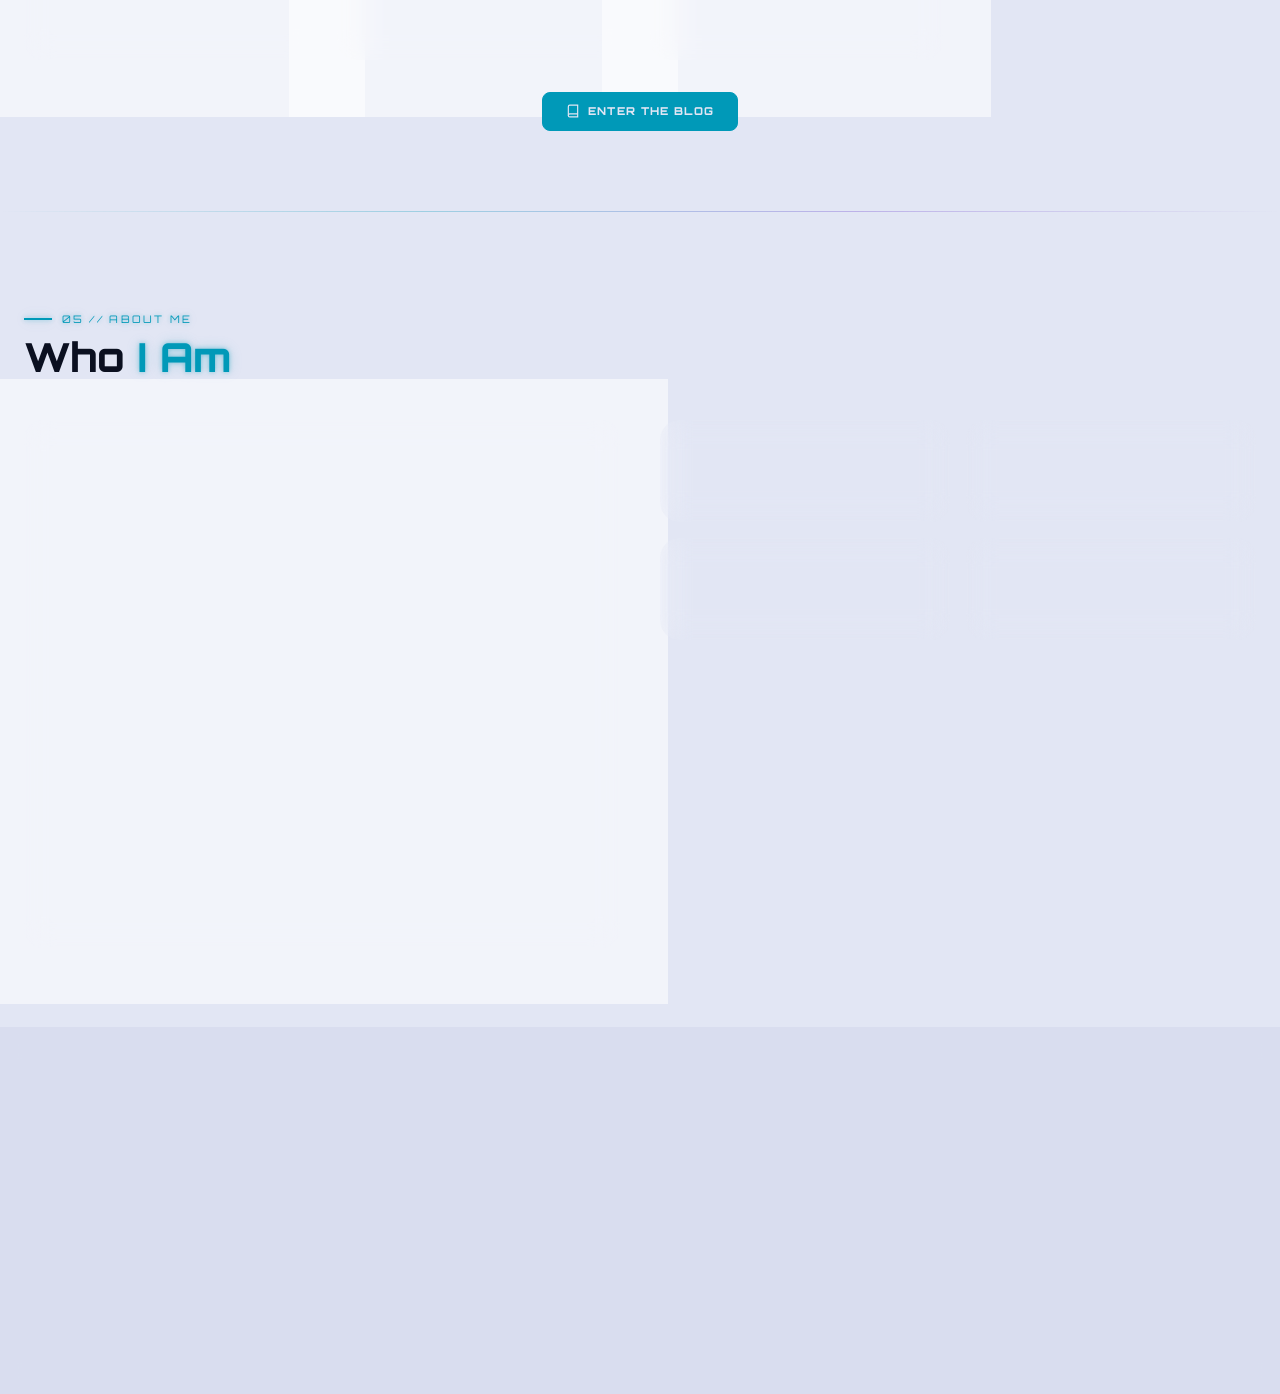
==== commit 3df5bdf5: "Update timeline date from 2024 to 2025" ====
--- a/index.html
+++ b/index.html
@@ -227,7 +227,7 @@
       <div class="timeline-item" role="listitem">
         <div class="timeline-dot" aria-hidden="true"></div>
         <article class="glass-card timeline-card">
-          <time class="timeline-date" datetime="2024">2024 — PRESENT</time>
+          <time class="timeline-date" datetime="2024">2025 — PRESENT</time>
           <h3 class="timeline-title">Bachelor's in Computer Science</h3>
           <p class="timeline-subtitle">ISIGK — Institut Supérieur d'Informatique et de Gestion de Kairouan</p>
           <p class="timeline-desc">
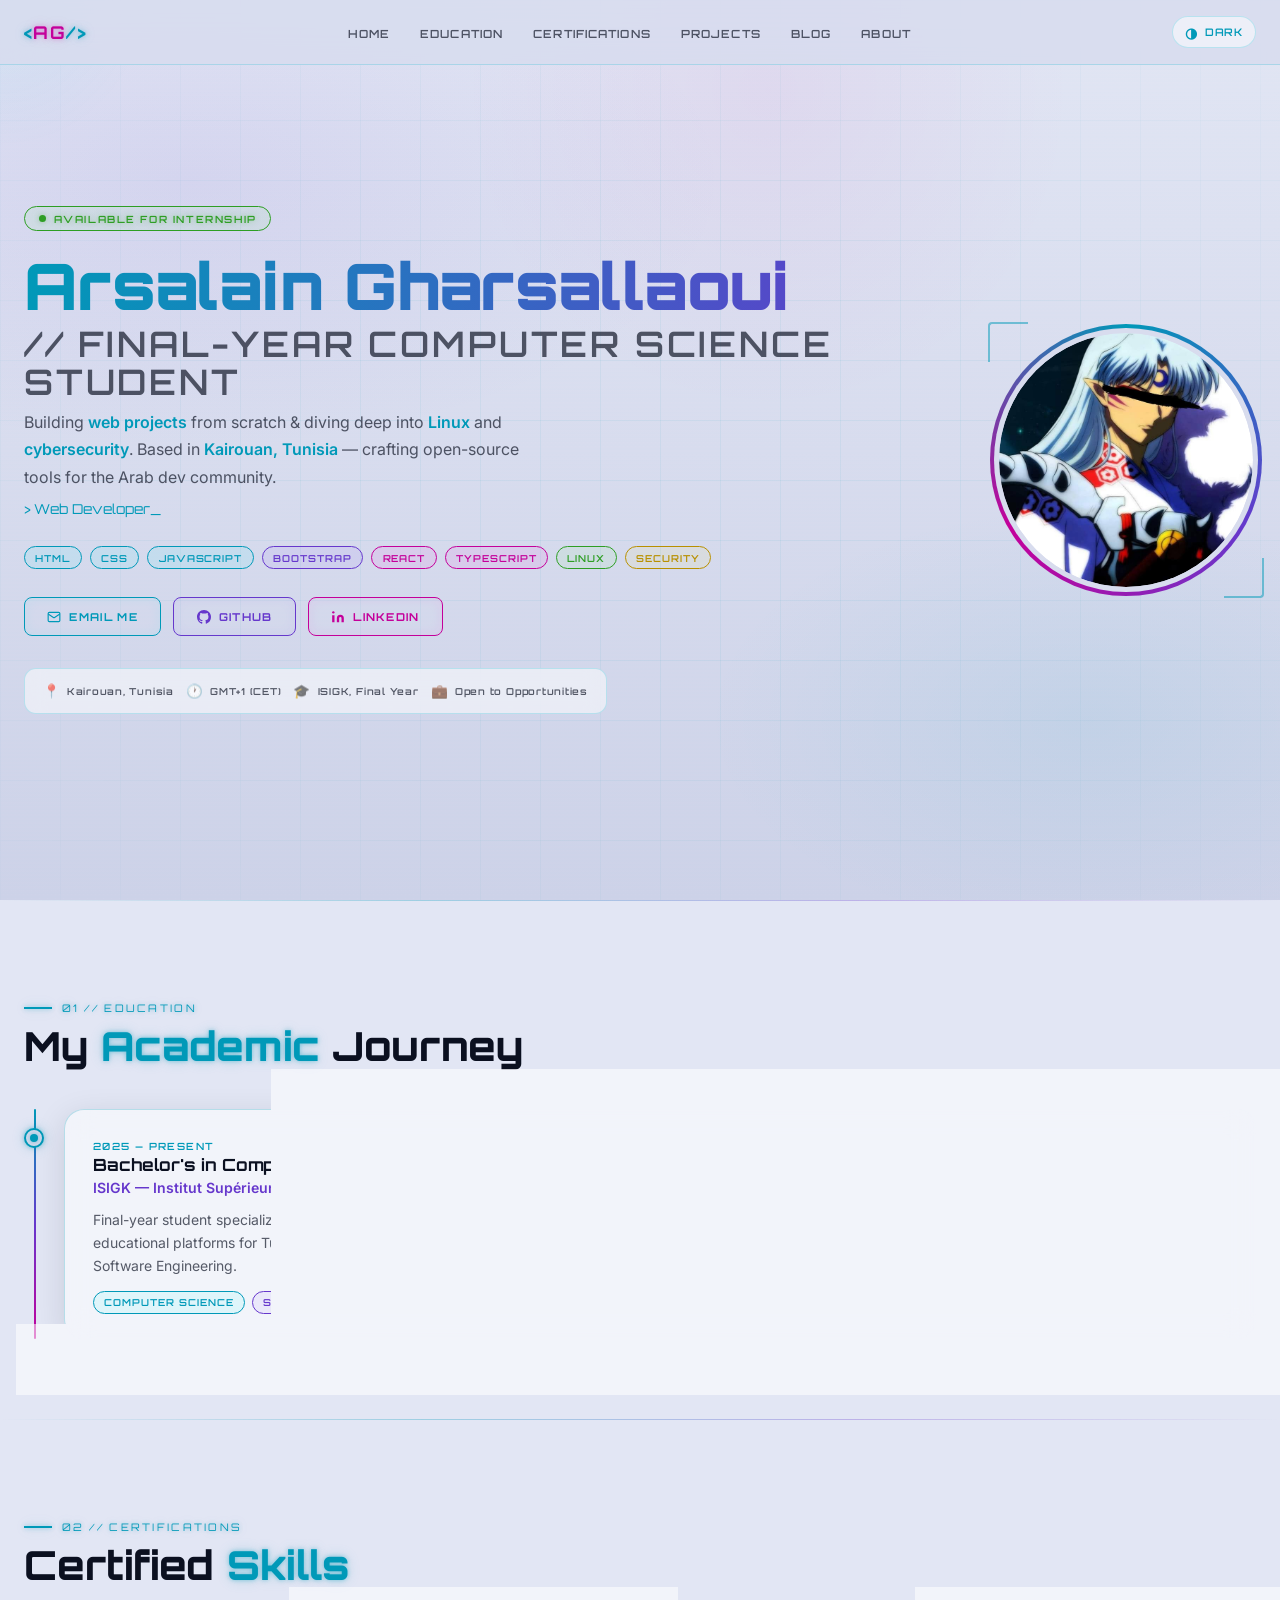
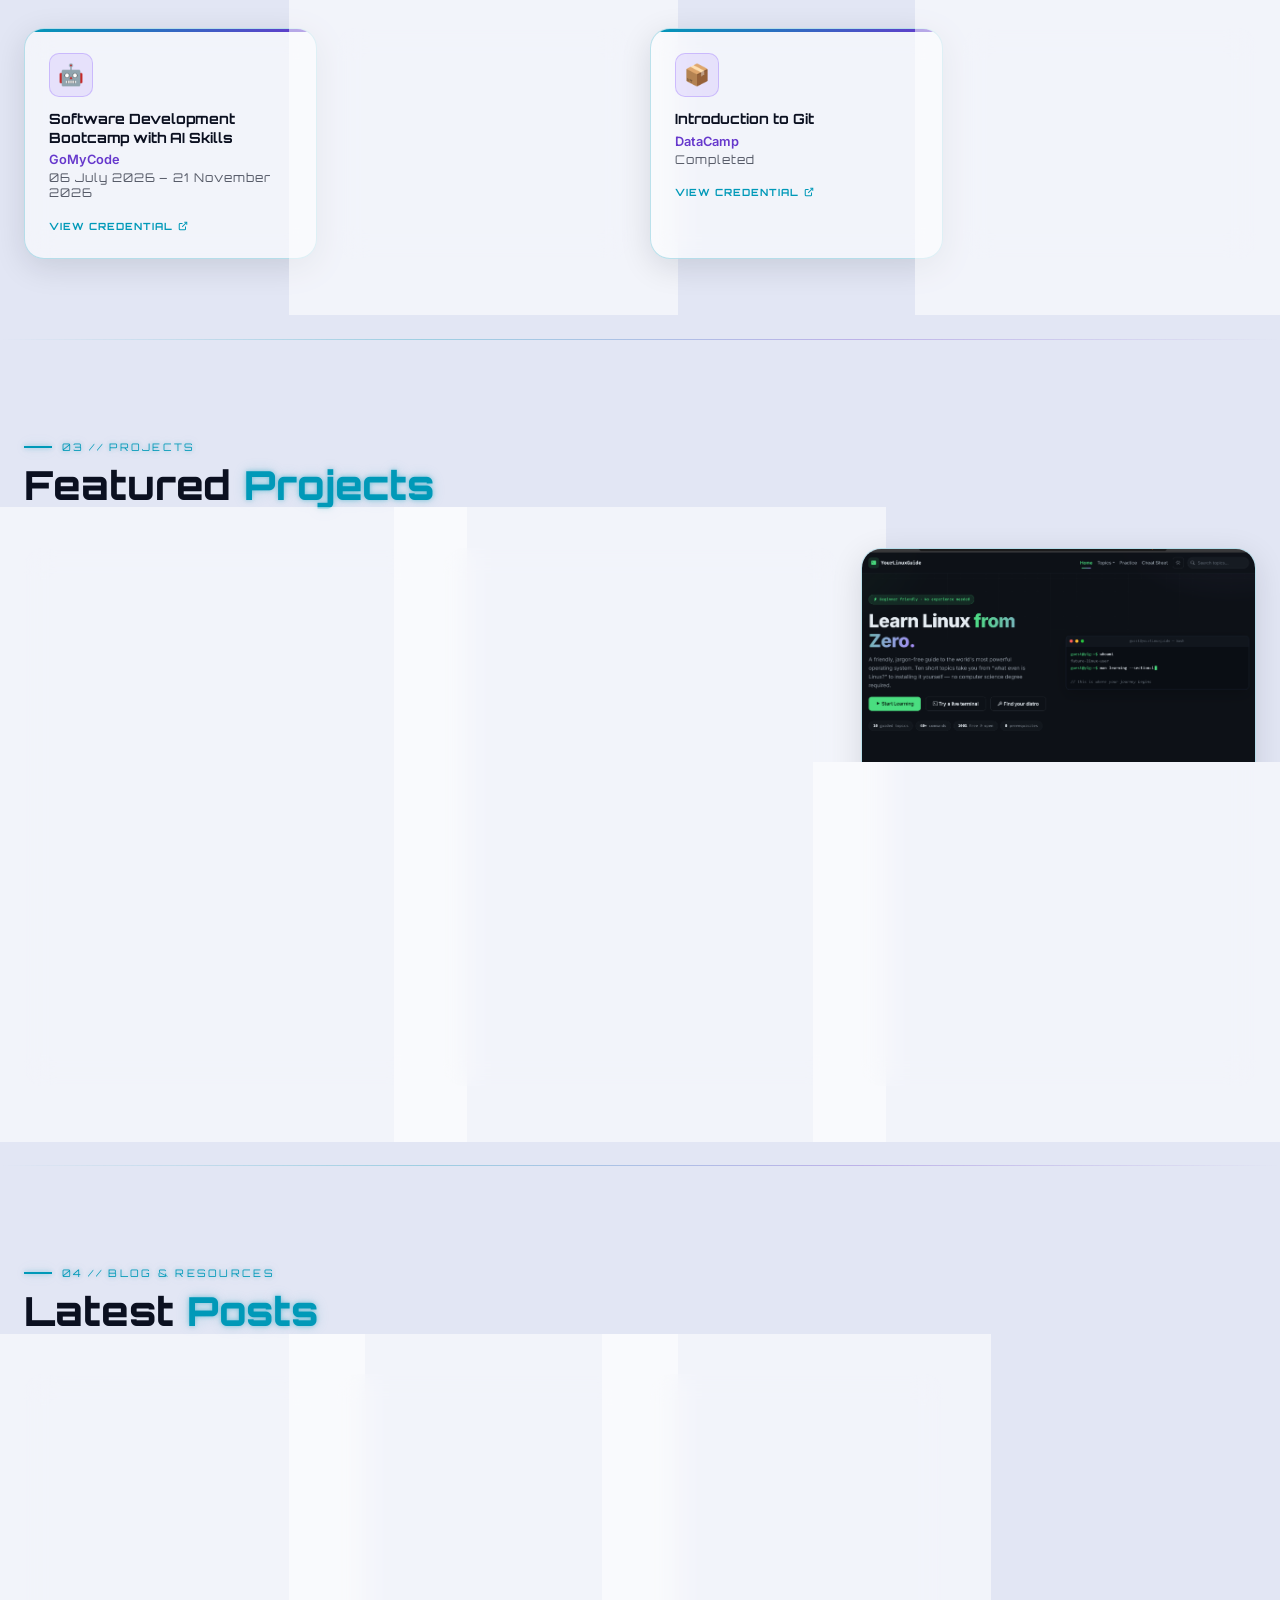
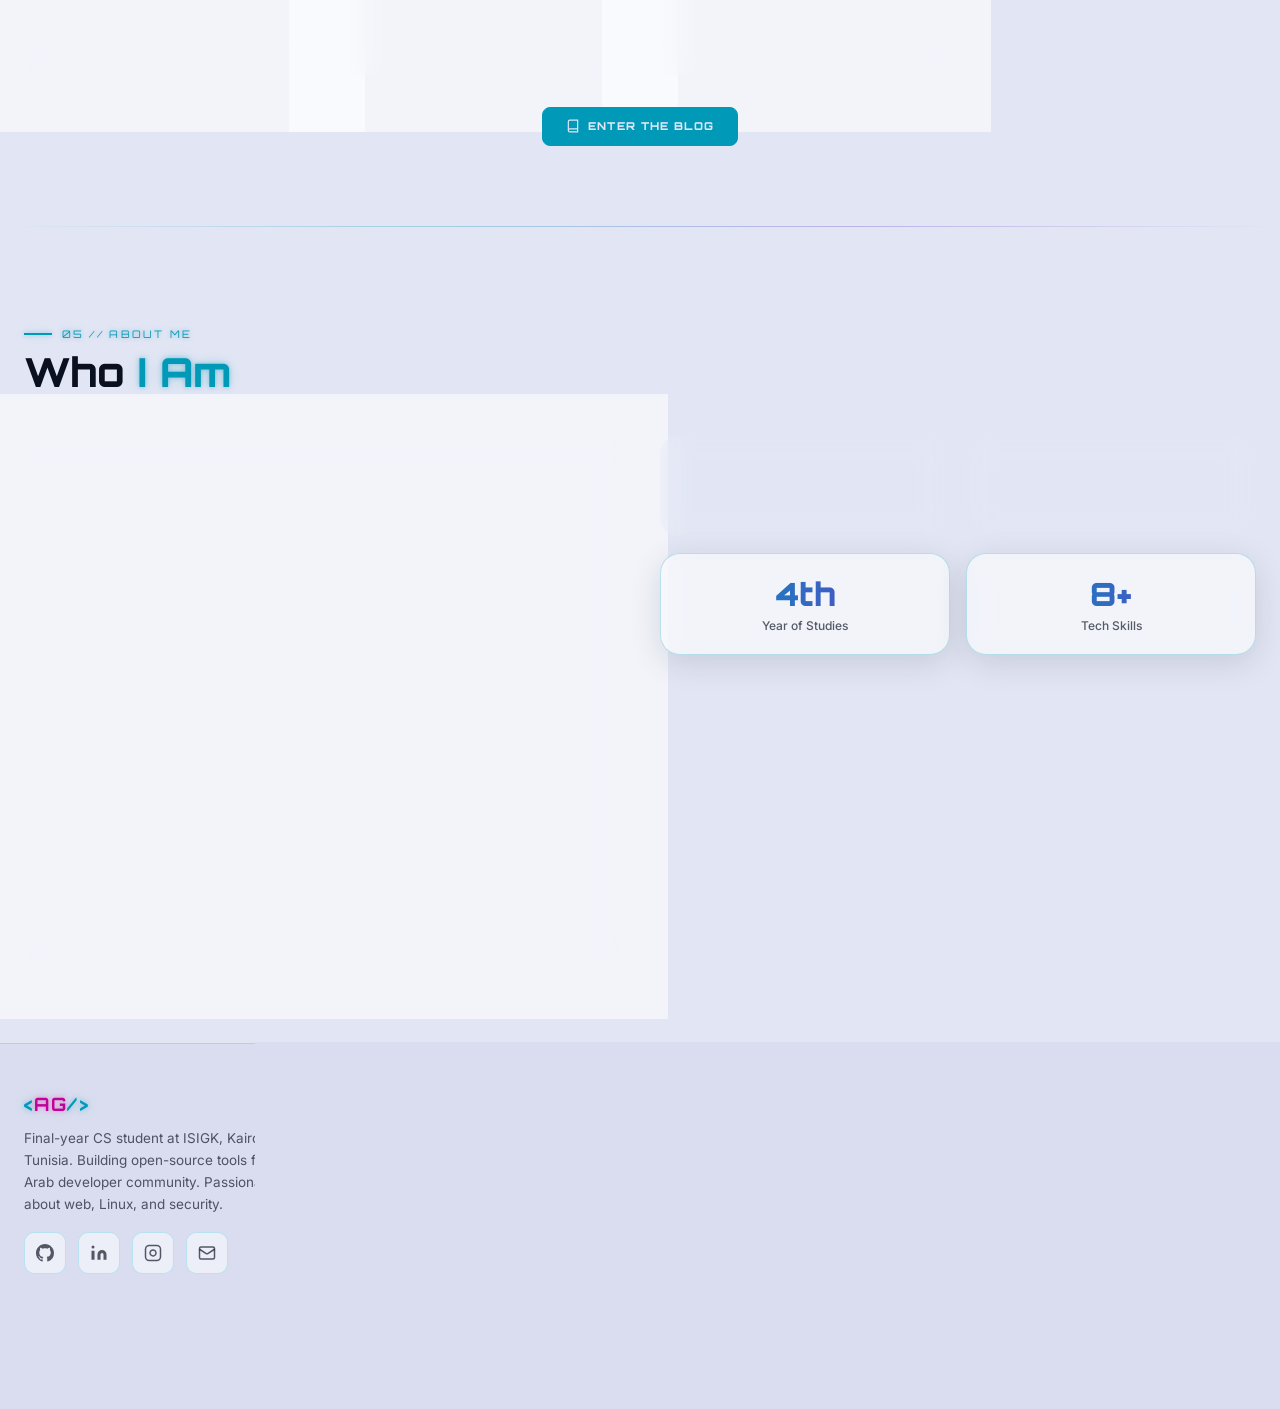
==== commit 2b5f3175: ".." ====
--- a/index.html
+++ b/index.html
@@ -297,41 +297,53 @@
     <div class="certs-grid" role="list" aria-label="Certifications list">
 
       <!-- Cert 1 -->
-      <article class="glass-card cert-card" role="listitem">
-        <div class="cert-icon" aria-hidden="true">🌐</div>
-        <h3 class="cert-title">Responsive Web Design</h3>
-        <p class="cert-issuer">freeCodeCamp</p>
-        <p class="cert-date">2023</p>
-        <a href="#" class="cert-link" target="_blank" rel="noopener noreferrer" aria-label="View Responsive Web Design certificate">
-          View Credential
-          <svg width="10" height="10" viewBox="0 0 24 24" fill="none" stroke="currentColor" stroke-width="2.5" aria-hidden="true"><path d="M18 13v6a2 2 0 0 1-2 2H5a2 2 0 0 1-2-2V8a2 2 0 0 1 2-2h6"/><polyline points="15 3 21 3 21 9"/><line x1="10" y1="14" x2="21" y2="3"/></svg>
-        </a>
-      </article>
-
-      <!-- Cert 2 -->
-      <article class="glass-card cert-card" role="listitem">
-        <div class="cert-icon" aria-hidden="true">🔐</div>
-        <h3 class="cert-title">Introduction to Cybersecurity</h3>
-        <p class="cert-issuer">Cisco Networking Academy</p>
-        <p class="cert-date">2023</p>
-        <a href="#" class="cert-link" target="_blank" rel="noopener noreferrer" aria-label="View Cybersecurity certificate">
-          View Credential
-          <svg width="10" height="10" viewBox="0 0 24 24" fill="none" stroke="currentColor" stroke-width="2.5" aria-hidden="true"><path d="M18 13v6a2 2 0 0 1-2 2H5a2 2 0 0 1-2-2V8a2 2 0 0 1 2-2h6"/><polyline points="15 3 21 3 21 9"/><line x1="10" y1="14" x2="21" y2="3"/></svg>
-        </a>
-      </article>
-
-      <!-- Cert 3 -->
-      <article class="glass-card cert-card" role="listitem">
-        <div class="cert-icon" aria-hidden="true">⚛️</div>
-        <h3 class="cert-title">JavaScript Algorithms &amp; Data Structures</h3>
-        <p class="cert-issuer">freeCodeCamp</p>
-        <p class="cert-date">2024</p>
-        <a href="#" class="cert-link" target="_blank" rel="noopener noreferrer" aria-label="View JavaScript certificate">
-          View Credential
-          <svg width="10" height="10" viewBox="0 0 24 24" fill="none" stroke="currentColor" stroke-width="2.5" aria-hidden="true"><path d="M18 13v6a2 2 0 0 1-2 2H5a2 2 0 0 1-2-2V8a2 2 0 0 1 2-2h6"/><polyline points="15 3 21 3 21 9"/><line x1="10" y1="14" x2="21" y2="3"/></svg>
-        </a>
-      </article>
-
+<article class="glass-card cert-card" role="listitem">
+  <div class="cert-icon" aria-hidden="true">🤖</div>
+  <h3 class="cert-title">Software Development Bootcamp with AI Skills</h3>
+  <p class="cert-issuer">GoMyCode</p>
+  <p class="cert-date">06 July 2026 – 21 November 2026</p>
+  <a href="#" class="cert-link" target="_blank" rel="noopener noreferrer" aria-label="View Software Development Bootcamp with AI Skills certificate">
+    View Credential
+    <svg width="10" height="10" viewBox="0 0 24 24" fill="none" stroke="currentColor" stroke-width="2.5" aria-hidden="true"><path d="M18 13v6a2 2 0 0 1-2 2H5a2 2 0 0 1-2-2V8a2 2 0 0 1 2-2h6"/><polyline points="15 3 21 3 21 9"/><line x1="10" y1="14" x2="21" y2="3"/></svg>
+  </a>
+</article>
+
+<!-- Cert 2 -->
+<article class="glass-card cert-card" role="listitem">
+  <div class="cert-icon" aria-hidden="true">🌿</div>
+  <h3 class="cert-title">Intermediate Git</h3>
+  <p class="cert-issuer">DataCamp</p>
+  <p class="cert-date">Completed</p>
+  <a href="#" class="cert-link" target="_blank" rel="noopener noreferrer" aria-label="View Intermediate Git certificate">
+    View Credential
+    <svg width="10" height="10" viewBox="0 0 24 24" fill="none" stroke="currentColor" stroke-width="2.5" aria-hidden="true"><path d="M18 13v6a2 2 0 0 1-2 2H5a2 2 0 0 1-2-2V8a2 2 0 0 1 2-2h6"/><polyline points="15 3 21 3 21 9"/><line x1="10" y1="14" x2="21" y2="3"/></svg>
+  </a>
+</article>
+
+<!-- Cert 3 -->
+<article class="glass-card cert-card" role="listitem">
+  <div class="cert-icon" aria-hidden="true">📦</div>
+  <h3 class="cert-title">Introduction to Git</h3>
+  <p class="cert-issuer">DataCamp</p>
+  <p class="cert-date">Completed</p>
+  <a href="#" class="cert-link" target="_blank" rel="noopener noreferrer" aria-label="View Introduction to Git certificate">
+    View Credential
+    <svg width="10" height="10" viewBox="0 0 24 24" fill="none" stroke="currentColor" stroke-width="2.5" aria-hidden="true"><path d="M18 13v6a2 2 0 0 1-2 2H5a2 2 0 0 1-2-2V8a2 2 0 0 1 2-2h6"/><polyline points="15 3 21 3 21 9"/><line x1="10" y1="14" x2="21" y2="3"/></svg>
+  </a>
+</article>
+
+<!-- Cert 4 -->
+<article class="glass-card cert-card" role="listitem">
+  <div class="cert-icon" aria-hidden="true">🧠</div>
+  <h3 class="cert-title">Understanding Artificial Intelligence</h3>
+  <p class="cert-issuer">DataCamp</p>
+  <p class="cert-date">Completed</p>
+  <a href="#" class="cert-link" target="_blank" rel="noopener noreferrer" aria-label="View Understanding Artificial Intelligence certificate">
+    View Credential
+    <svg width="10" height="10" viewBox="0 0 24 24" fill="none" stroke="currentColor" stroke-width="2.5" aria-hidden="true"><path d="M18 13v6a2 2 0 0 1-2 2H5a2 2 0 0 1-2-2V8a2 2 0 0 1 2-2h6"/><polyline points="15 3 21 3 21 9"/><line x1="10" y1="14" x2="21" y2="3"/></svg>
+  </a>
+</article>
+      
     </div>
   </section>
 
@@ -373,9 +385,11 @@
           </p>
           <div class="project-tags" aria-label="Technologies used">
             <span class="chip chip-cyan">HTML</span>
-            <span class="chip chip-cyan">CSS</span>
+            <span class="chip chip-cyan">Tailwind CSS</span>
+            <span class="chip chip-cyan">React</span>
             <span class="chip chip-yellow">JavaScript</span>
-            <span class="chip chip-purple">Bootstrap</span>
+            <span class="chip chip-purple">TypeScript</span>
+            <span class="chip chip-purple">Vite</span>
           </div>
           <div class="project-actions">
             <a href="https://github.com/ArsalainGh/TunDev" class="btn btn-cyan" target="_blank" rel="noopener noreferrer" aria-label="View TunDev on GitHub">
@@ -676,7 +690,7 @@
           Kairouan, Tunisia.
         </p>
         <p class="footer-copy" style="color:var(--muted);">
-          ISIGK // Final-Year CS Student // GMT+1
+          ISIGK // Final-Year CS Student // IuseArchBtw
         </p>
       </div>
     </div>
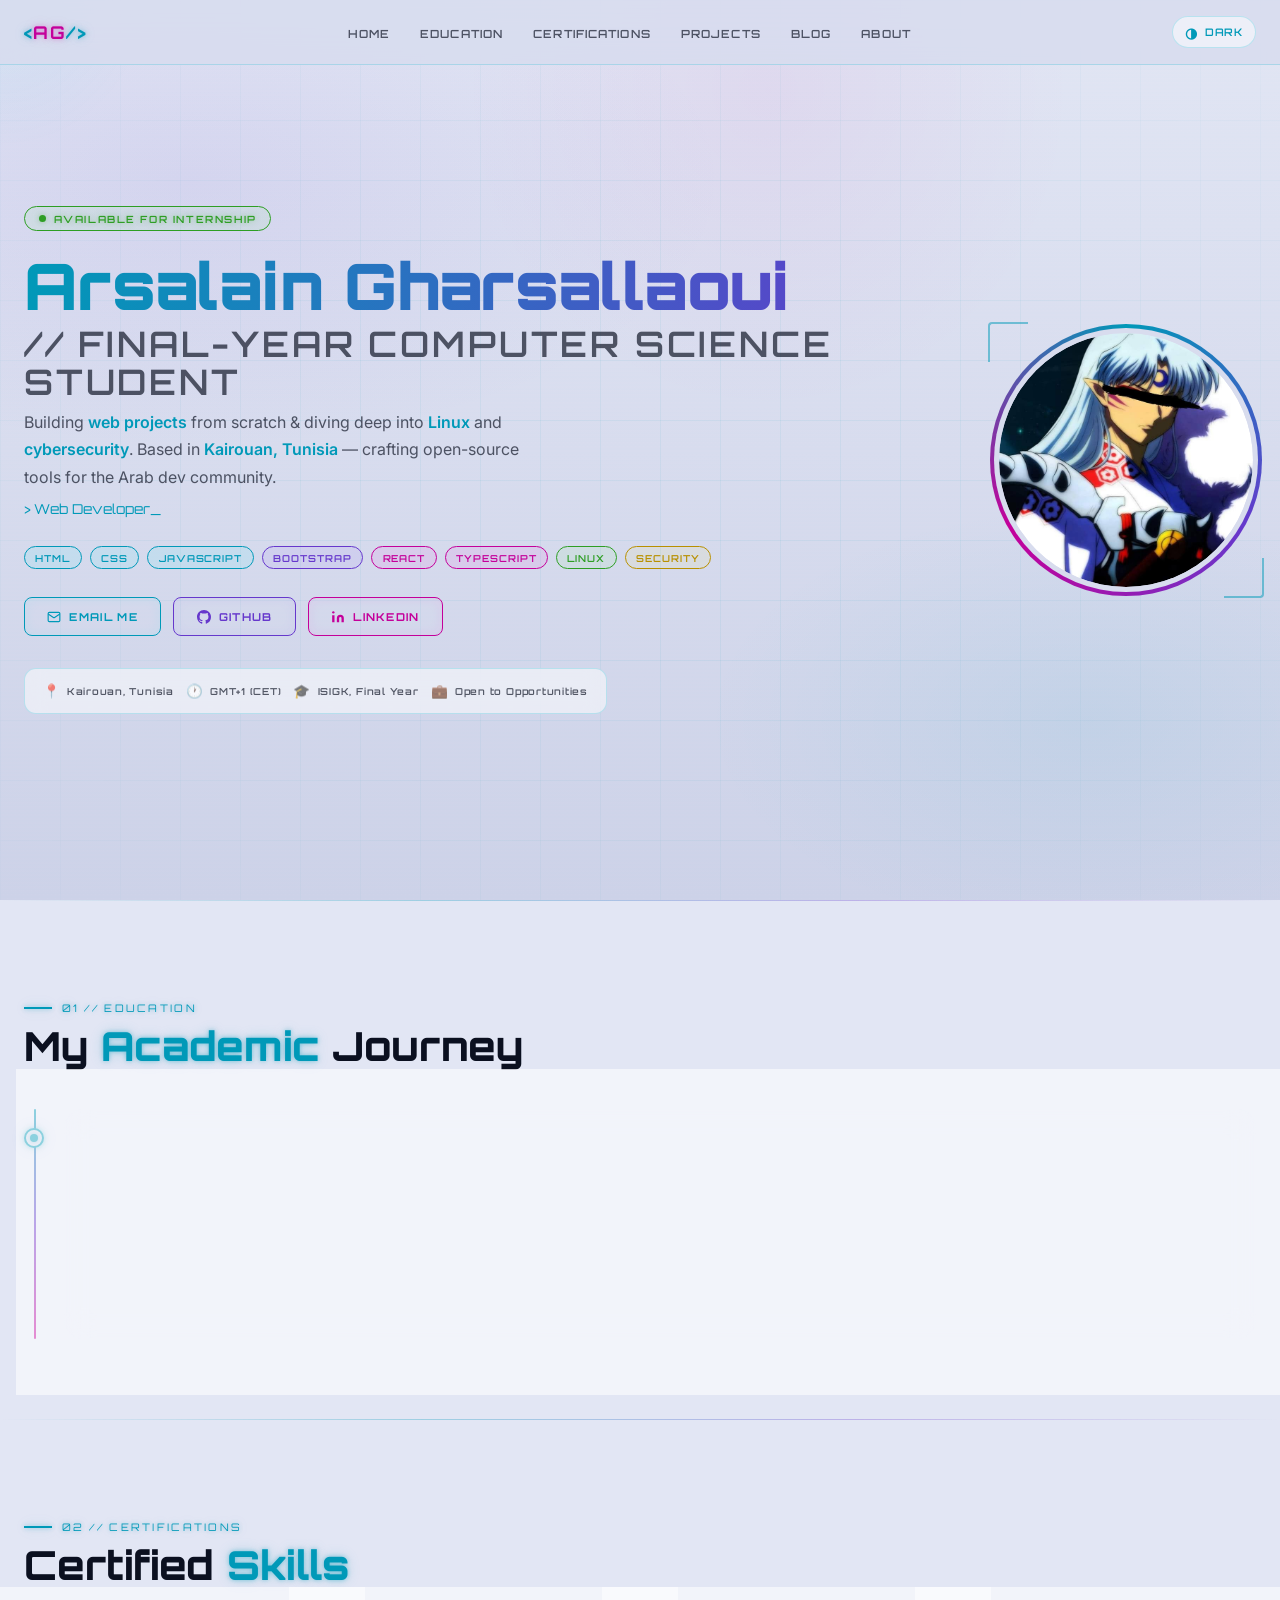
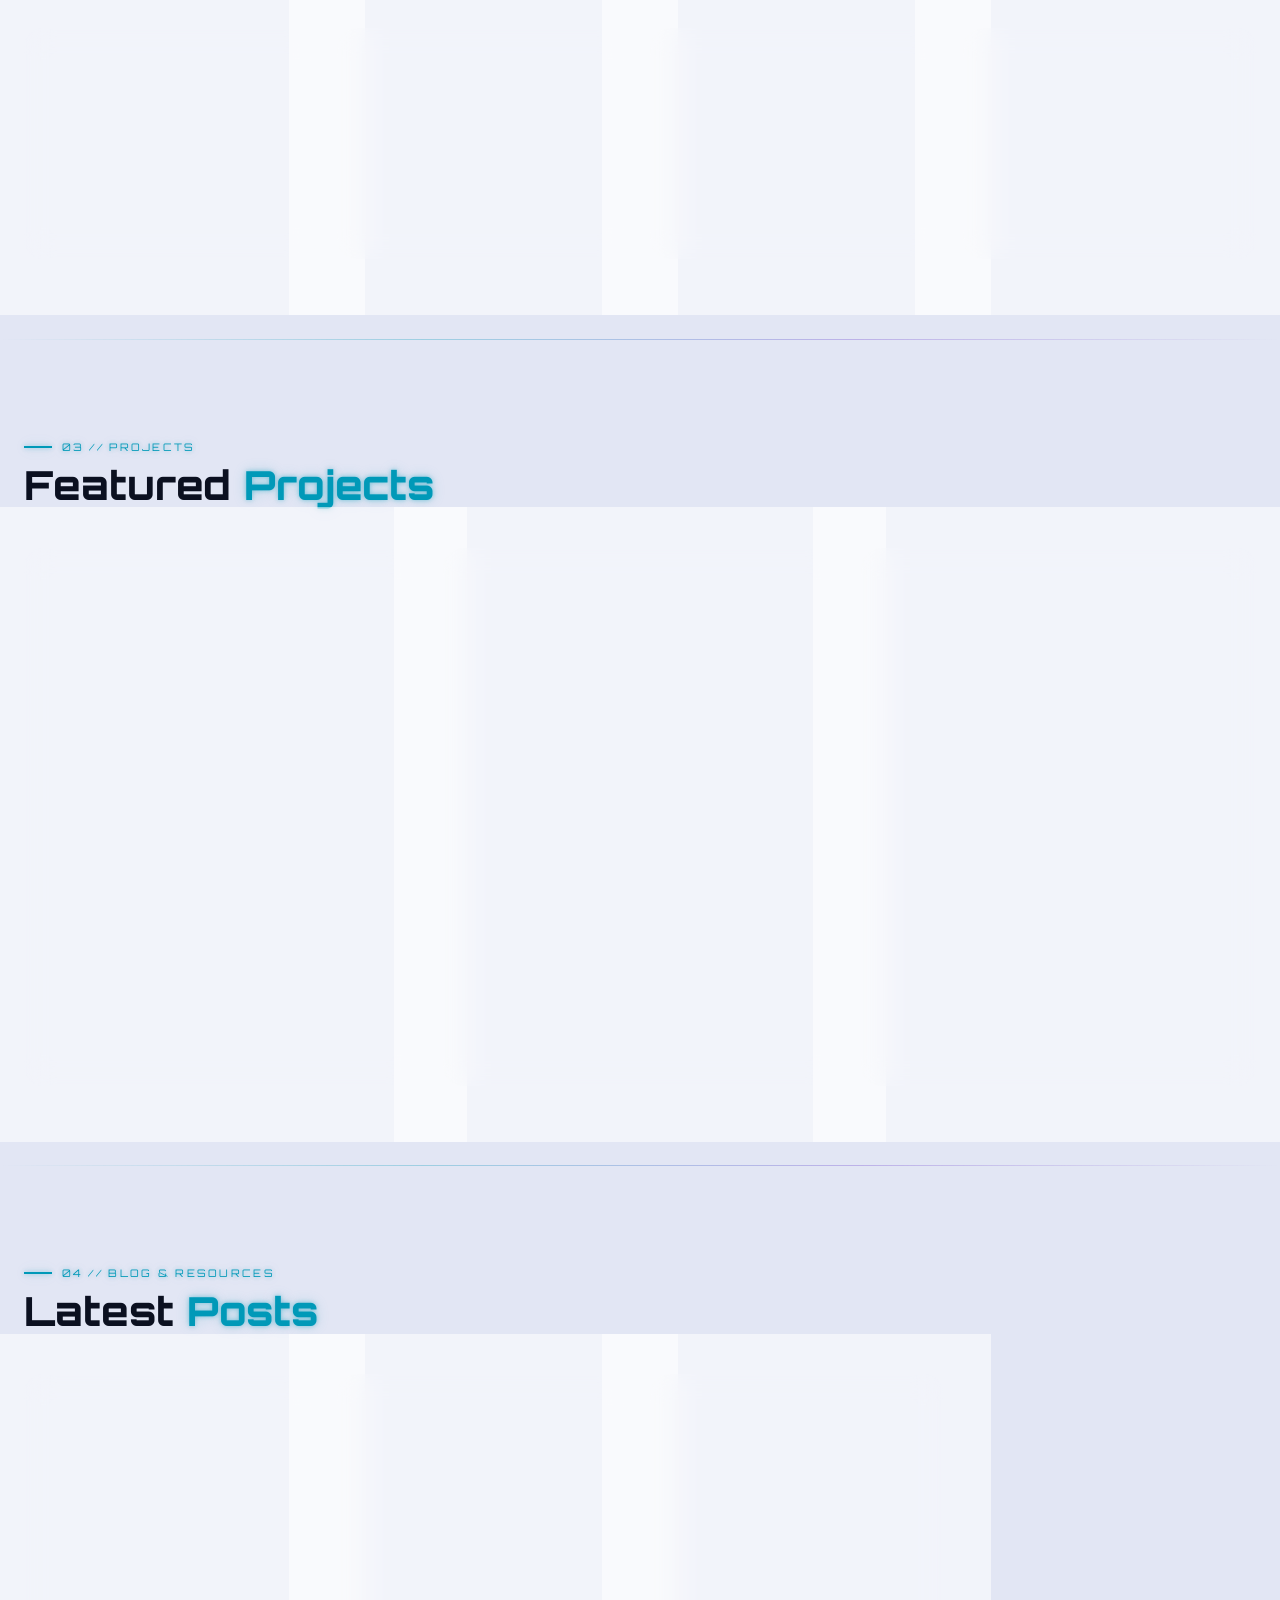
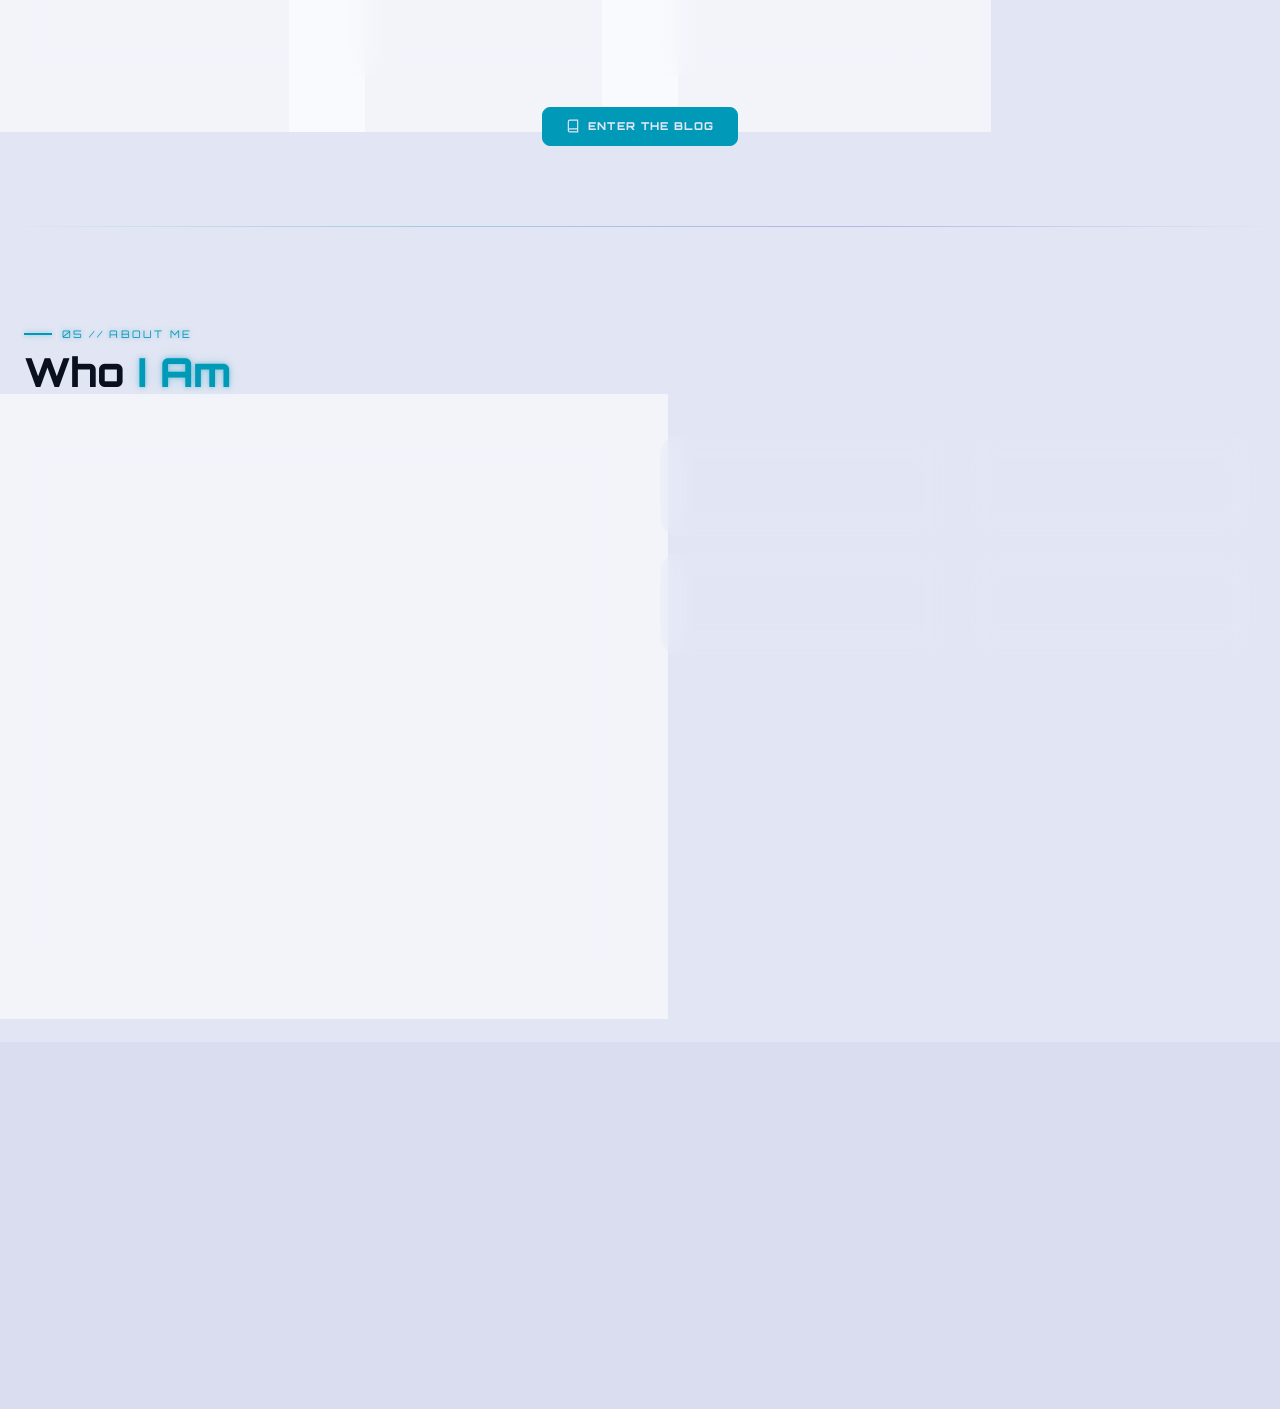
==== commit 91e586f2: "Add favicon link to index.html" ====
--- a/index.html
+++ b/index.html
@@ -56,6 +56,7 @@
   <link href="https://fonts.googleapis.com/css2?family=Orbitron:wght@400;500;600;700;800;900&family=Inter:wght@300;400;500;600;700&display=swap" rel="stylesheet" />
 
   <link rel="stylesheet" href="styles.css" />
+  <link rel="icon" type="image/png" href="assets/favicon.png">
 </head>
 <body>
 
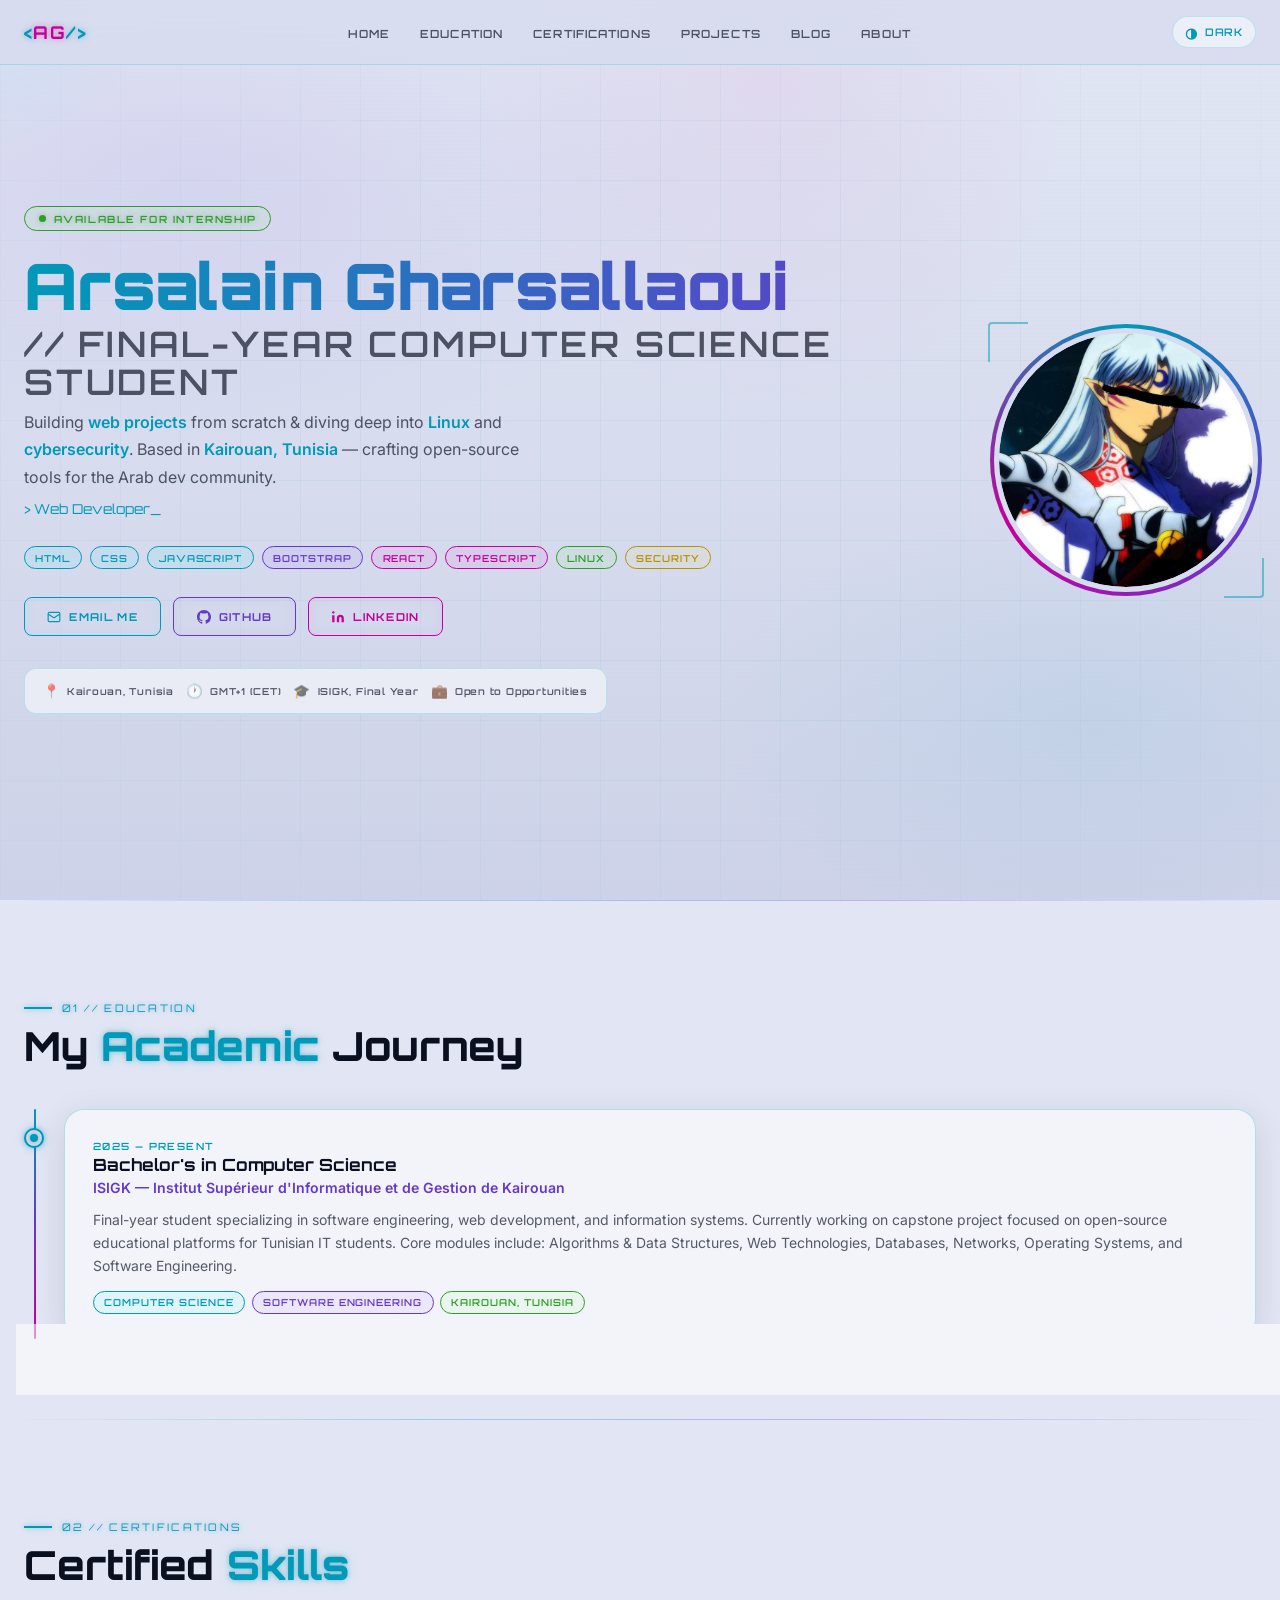
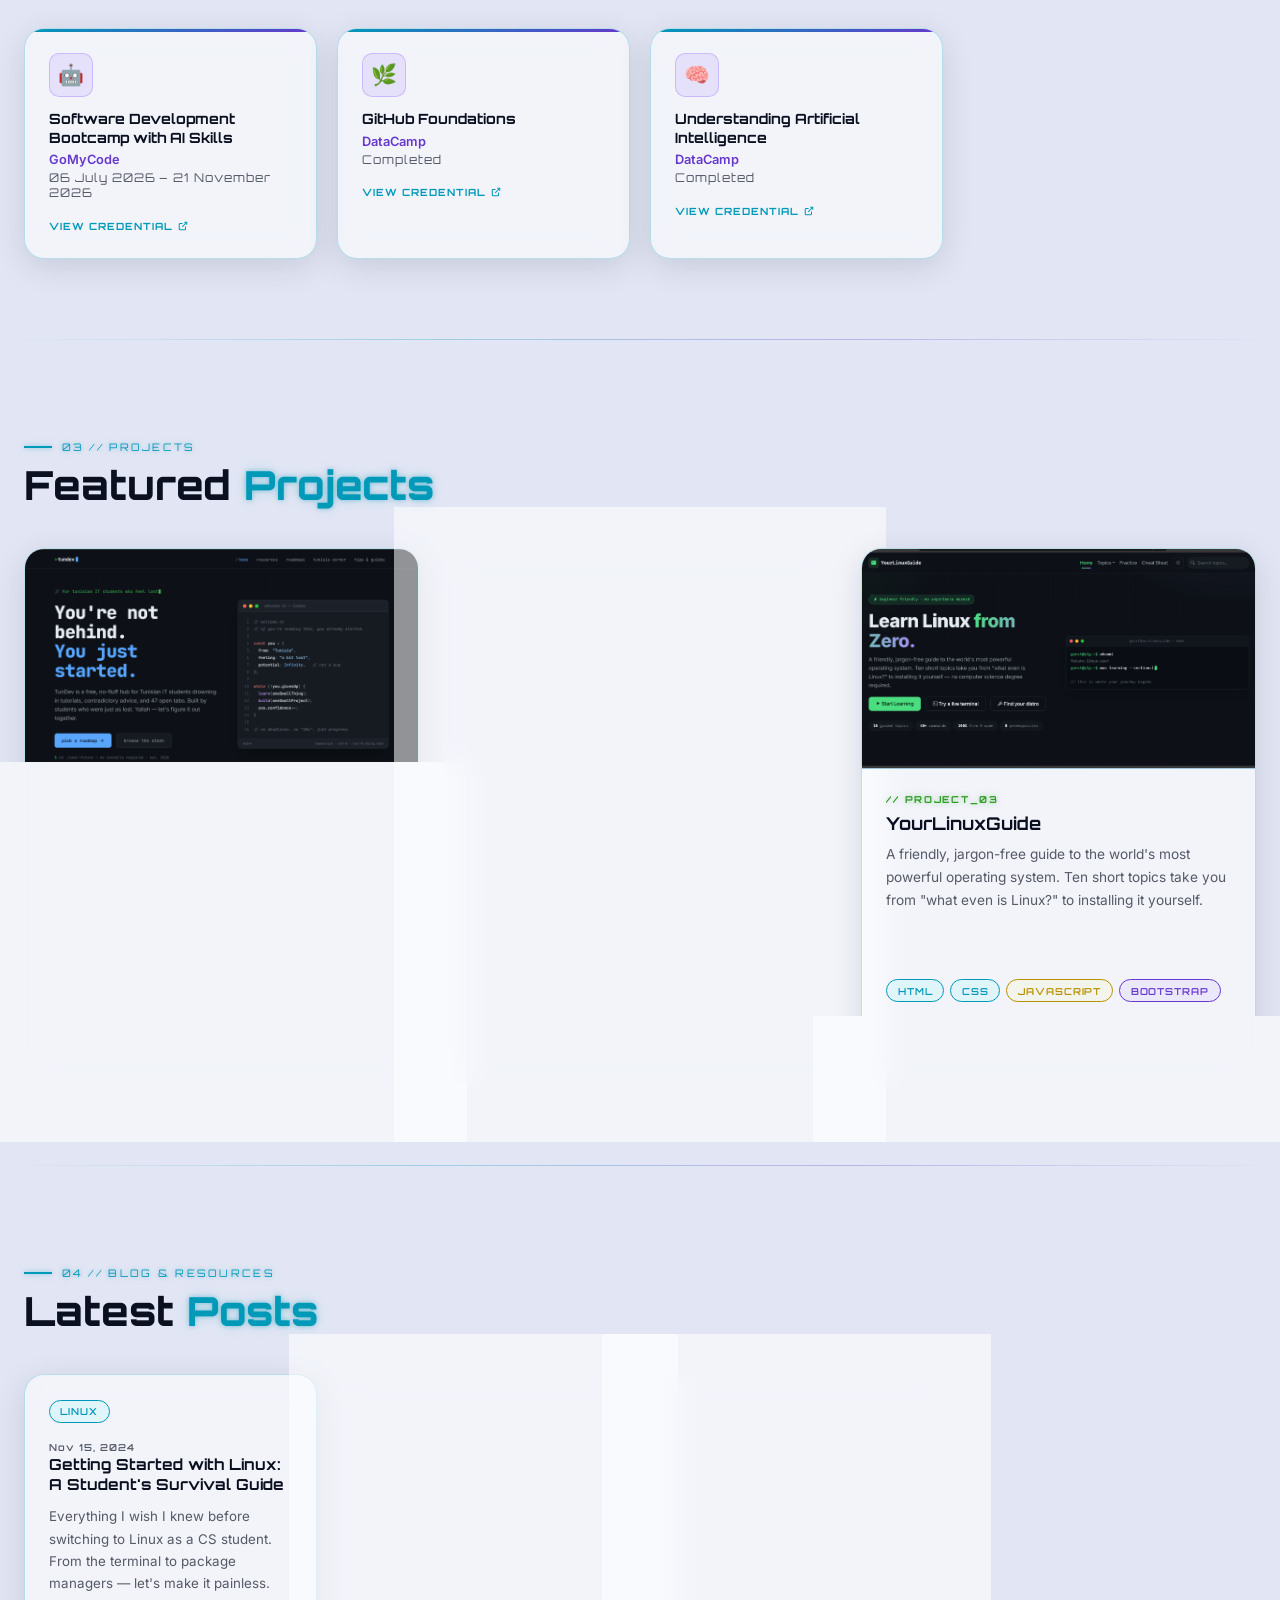
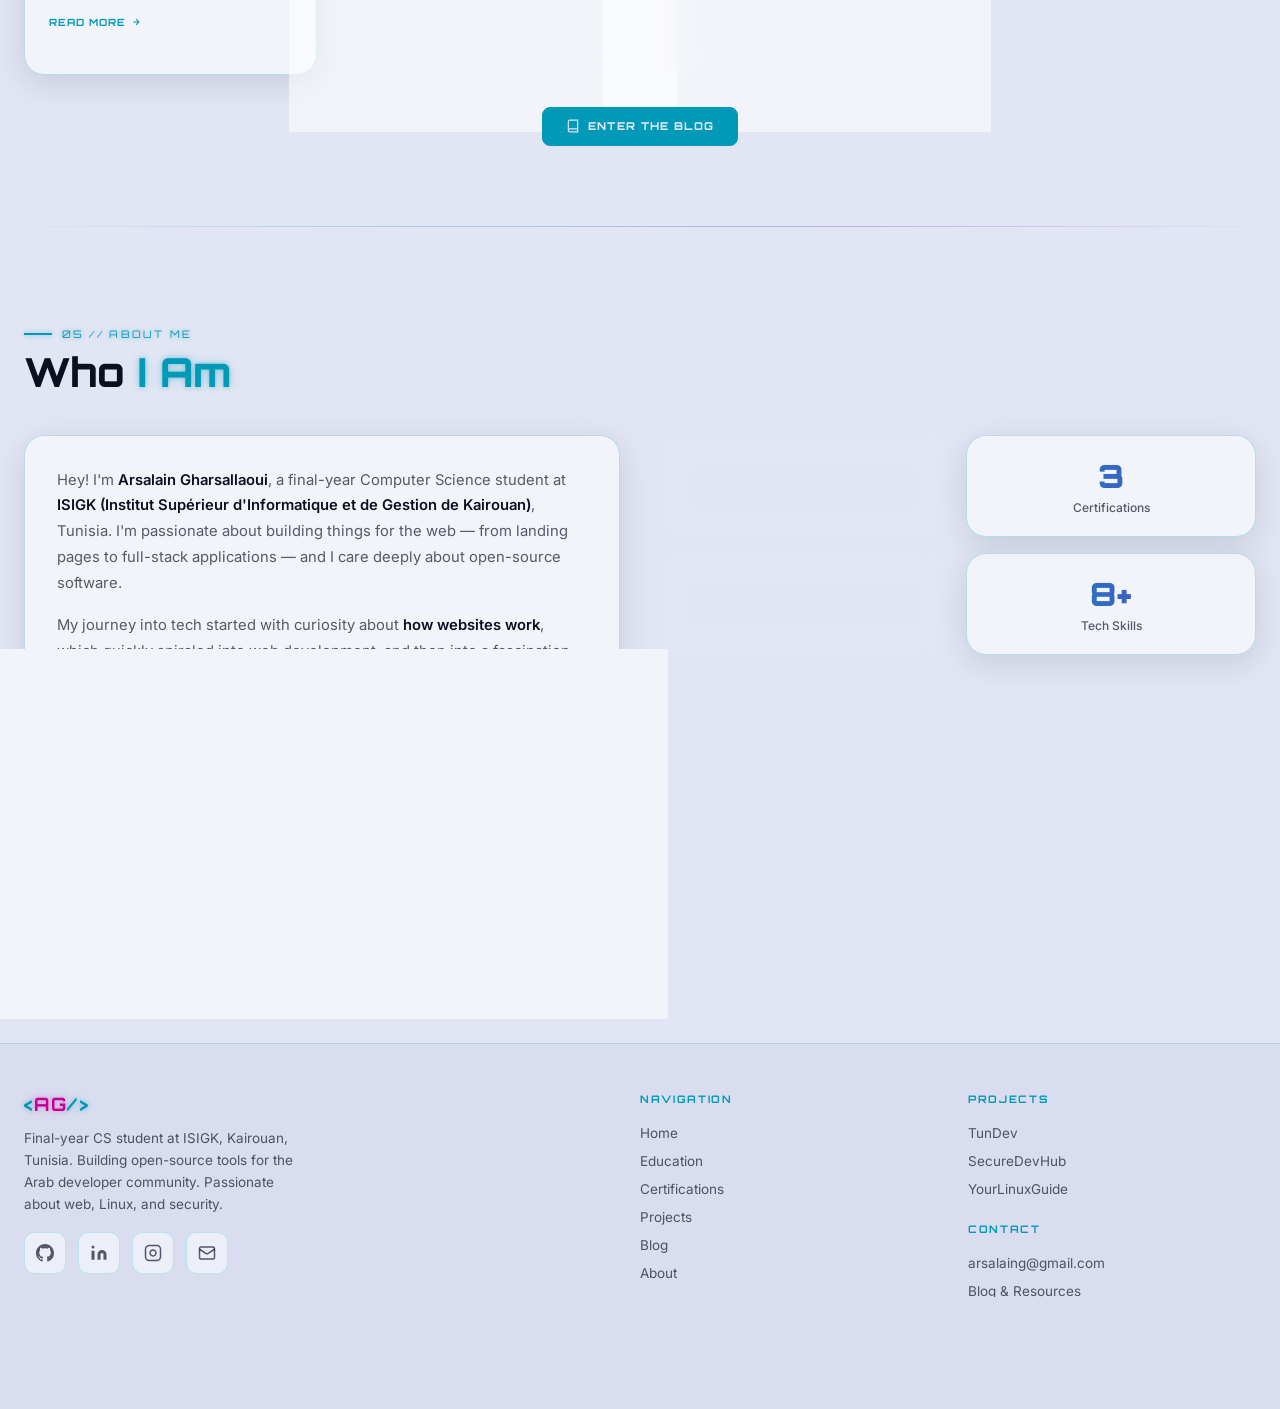
==== commit f8bb5e3a: "Replace 'Intermediate Git' with 'GitHub Foundations'" ====
--- a/index.html
+++ b/index.html
@@ -312,7 +312,7 @@
 <!-- Cert 2 -->
 <article class="glass-card cert-card" role="listitem">
   <div class="cert-icon" aria-hidden="true">🌿</div>
-  <h3 class="cert-title">Intermediate Git</h3>
+  <h3 class="cert-title"> GitHub Foundations</h3>
   <p class="cert-issuer">DataCamp</p>
   <p class="cert-date">Completed</p>
   <a href="#" class="cert-link" target="_blank" rel="noopener noreferrer" aria-label="View Intermediate Git certificate">
@@ -321,19 +321,8 @@
   </a>
 </article>
 
+
 <!-- Cert 3 -->
-<article class="glass-card cert-card" role="listitem">
-  <div class="cert-icon" aria-hidden="true">📦</div>
-  <h3 class="cert-title">Introduction to Git</h3>
-  <p class="cert-issuer">DataCamp</p>
-  <p class="cert-date">Completed</p>
-  <a href="#" class="cert-link" target="_blank" rel="noopener noreferrer" aria-label="View Introduction to Git certificate">
-    View Credential
-    <svg width="10" height="10" viewBox="0 0 24 24" fill="none" stroke="currentColor" stroke-width="2.5" aria-hidden="true"><path d="M18 13v6a2 2 0 0 1-2 2H5a2 2 0 0 1-2-2V8a2 2 0 0 1 2-2h6"/><polyline points="15 3 21 3 21 9"/><line x1="10" y1="14" x2="21" y2="3"/></svg>
-  </a>
-</article>
-
-<!-- Cert 4 -->
 <article class="glass-card cert-card" role="listitem">
   <div class="cert-icon" aria-hidden="true">🧠</div>
   <h3 class="cert-title">Understanding Artificial Intelligence</h3>
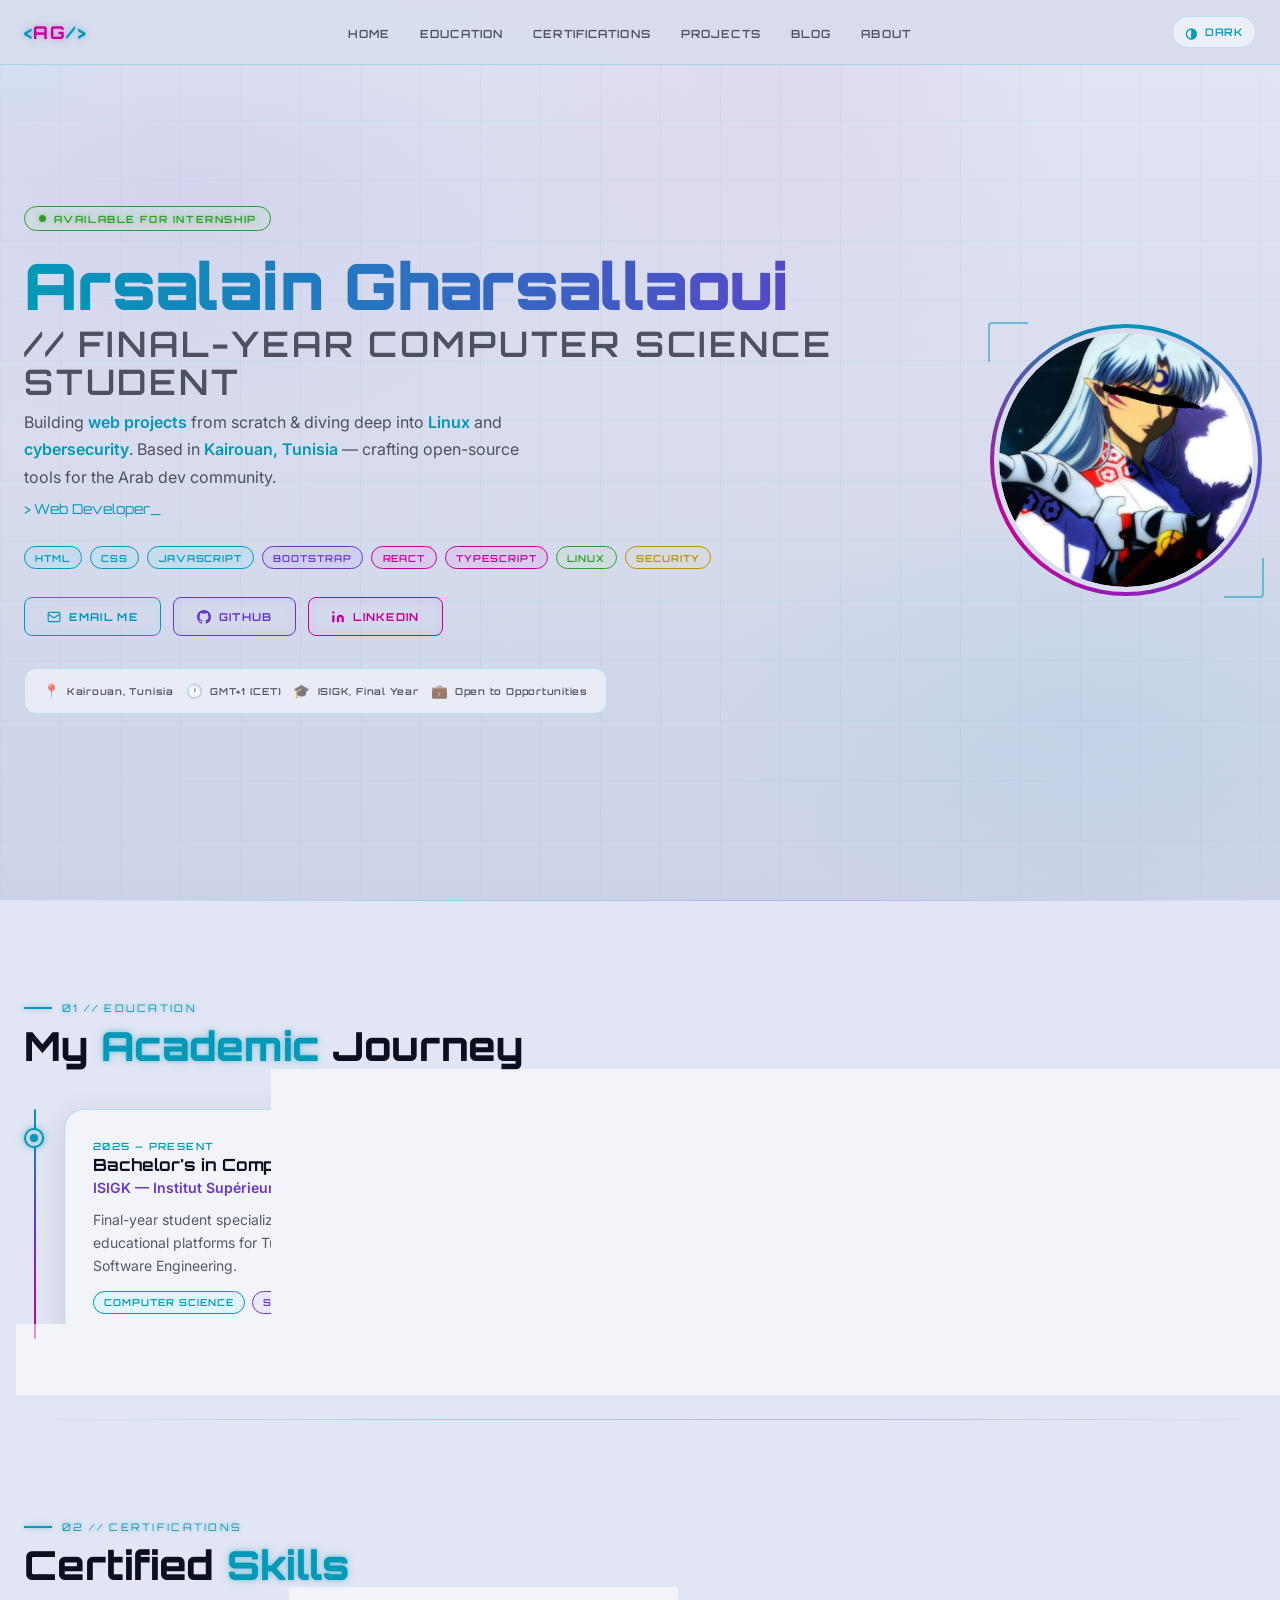
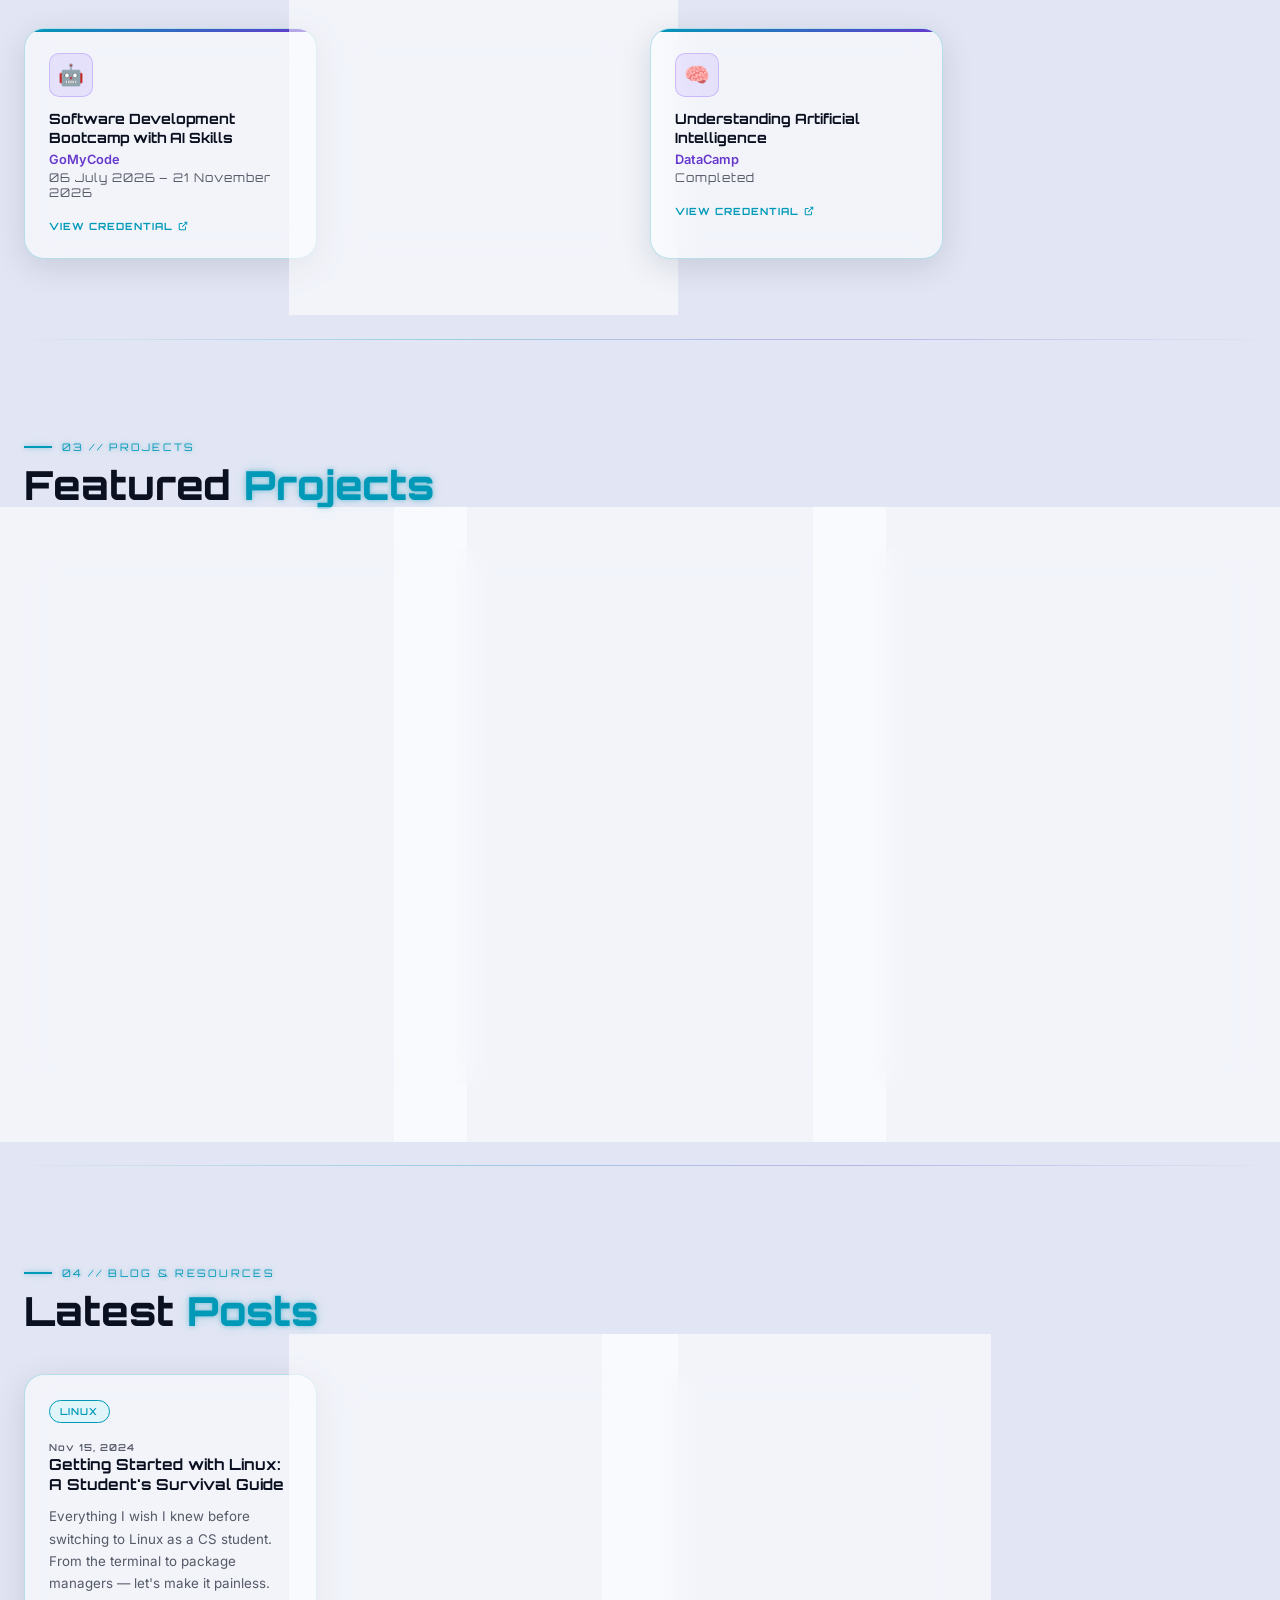
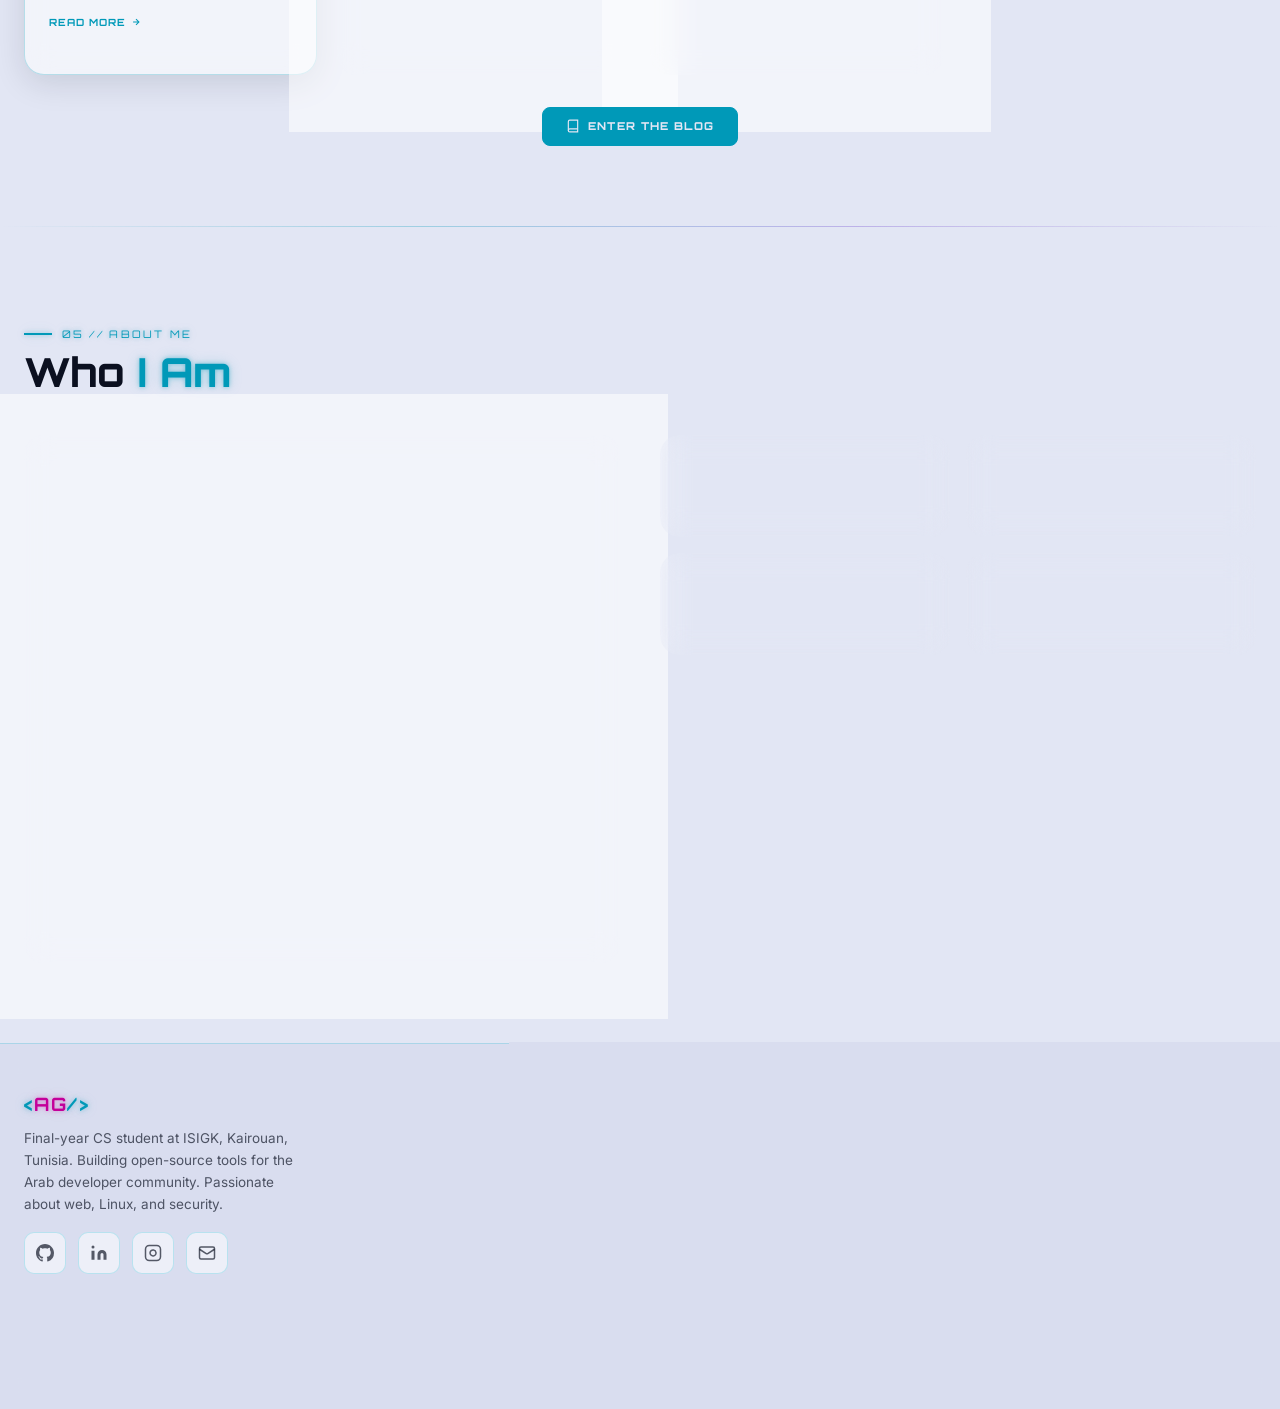
==== commit b42266c7: "Update year of studies and tech skills count" ====
--- a/index.html
+++ b/index.html
@@ -608,11 +608,11 @@
           <span class="stat-label">Certifications</span>
         </article>
         <article class="glass-card stat-card" role="listitem">
-          <span class="stat-num" aria-label="Final year">4th</span>
+          <span class="stat-num" aria-label="Final year">3rd</span>
           <span class="stat-label">Year of Studies</span>
         </article>
         <article class="glass-card stat-card" role="listitem">
-          <span class="stat-num" aria-label="8 skills">8+</span>
+          <span class="stat-num" aria-label="8 skills">10+</span>
           <span class="stat-label">Tech Skills</span>
         </article>
       </div>
